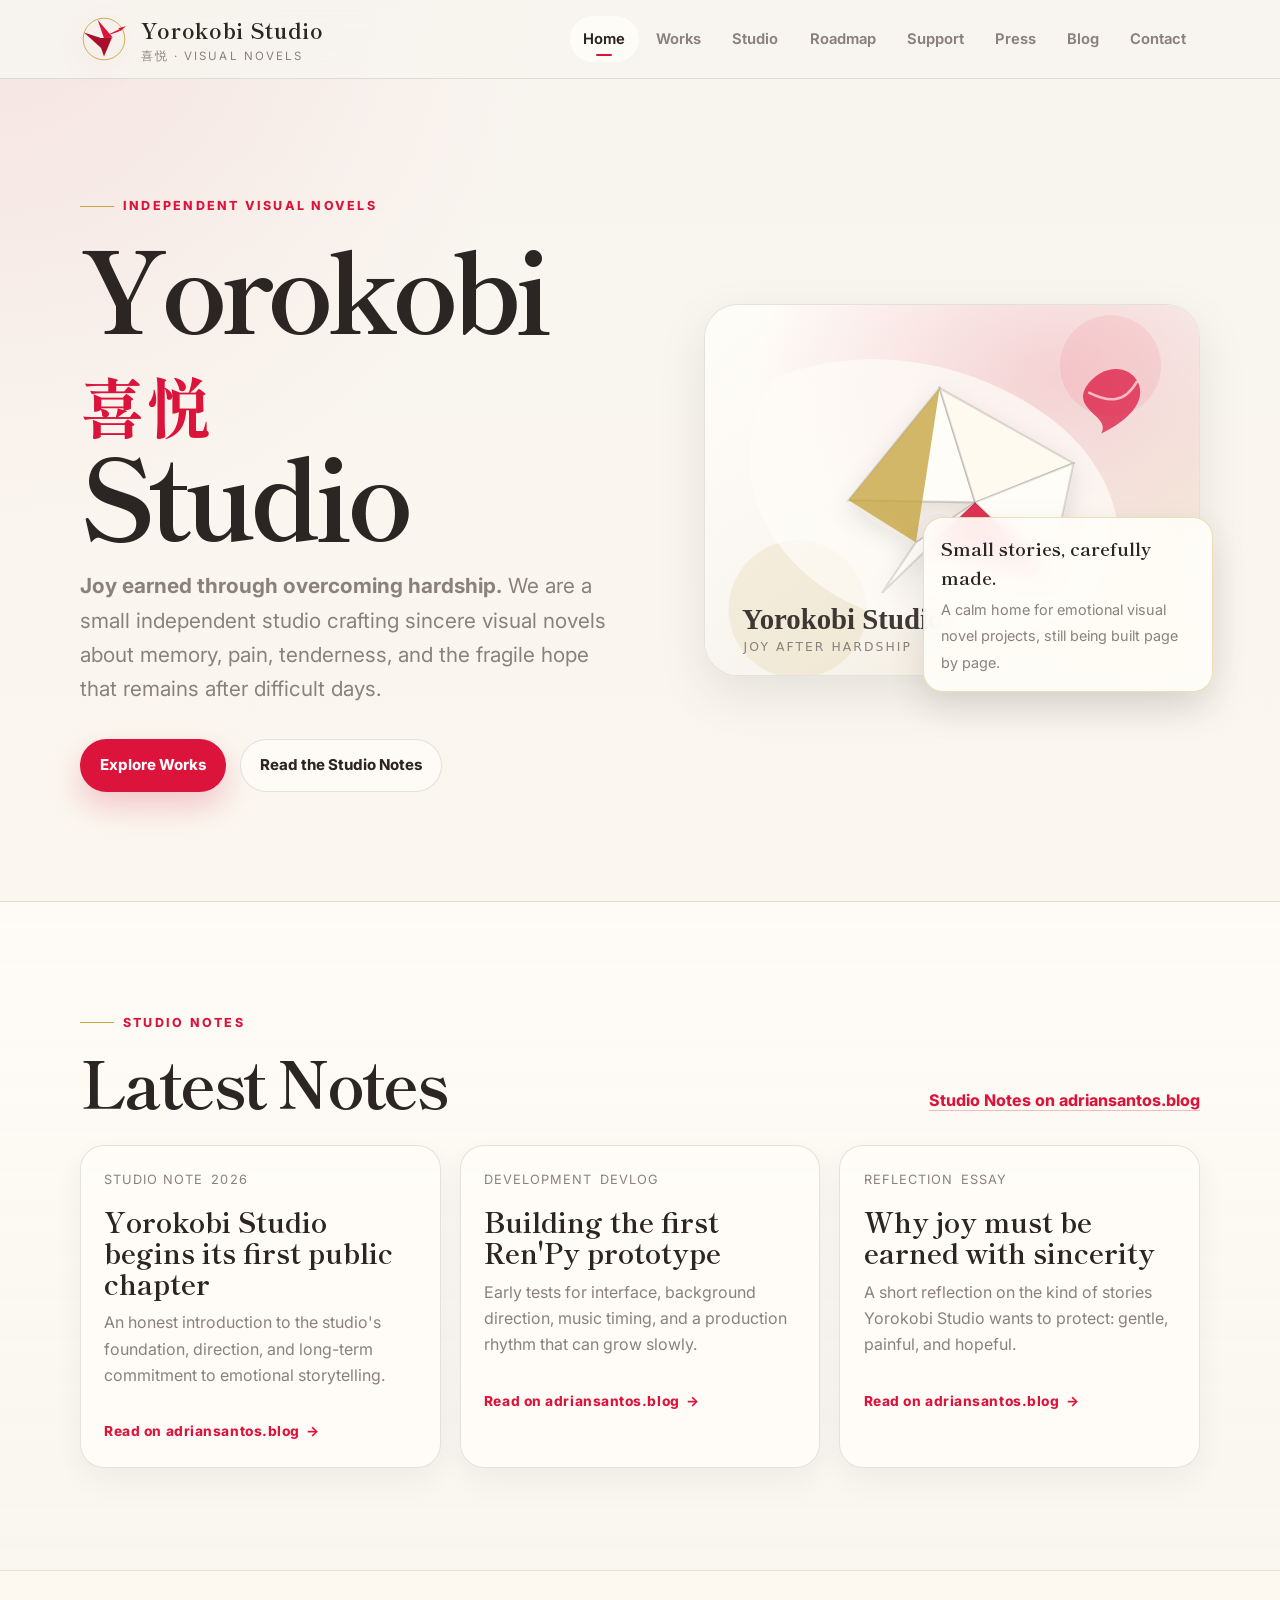
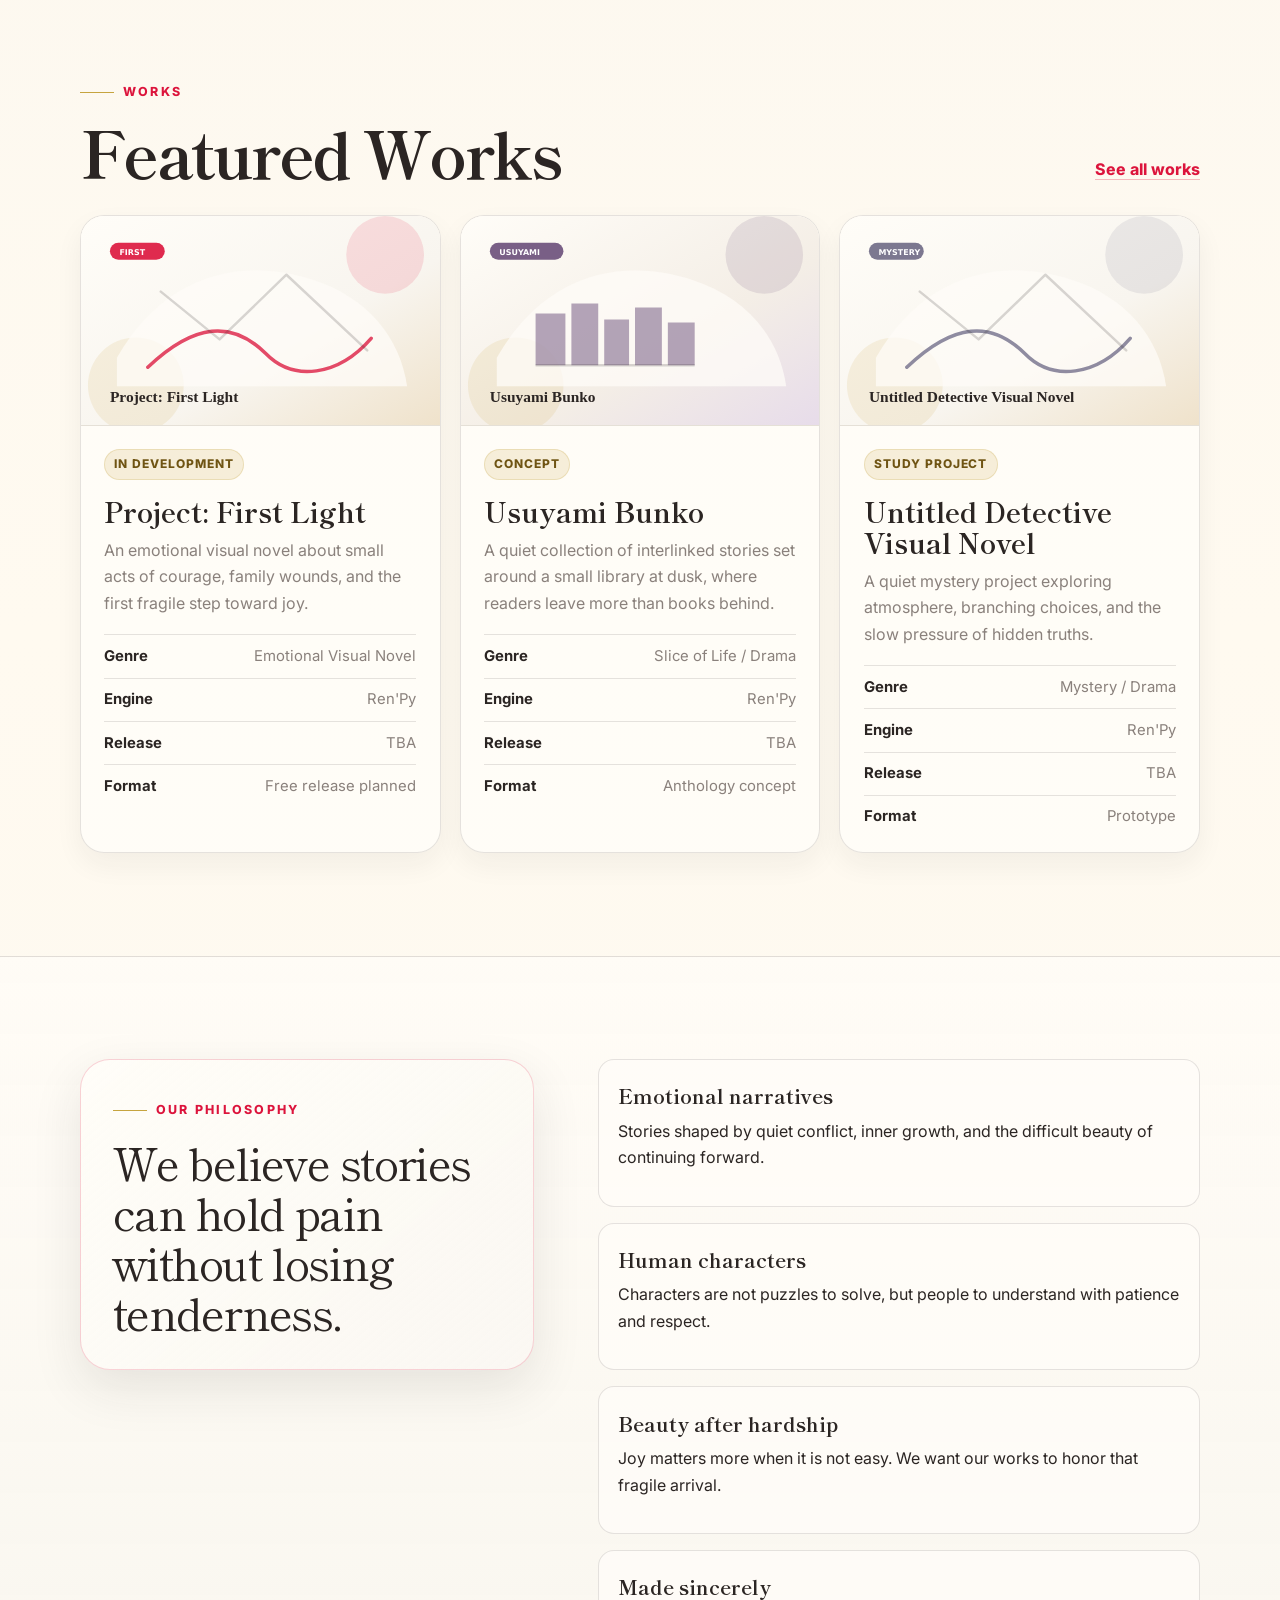
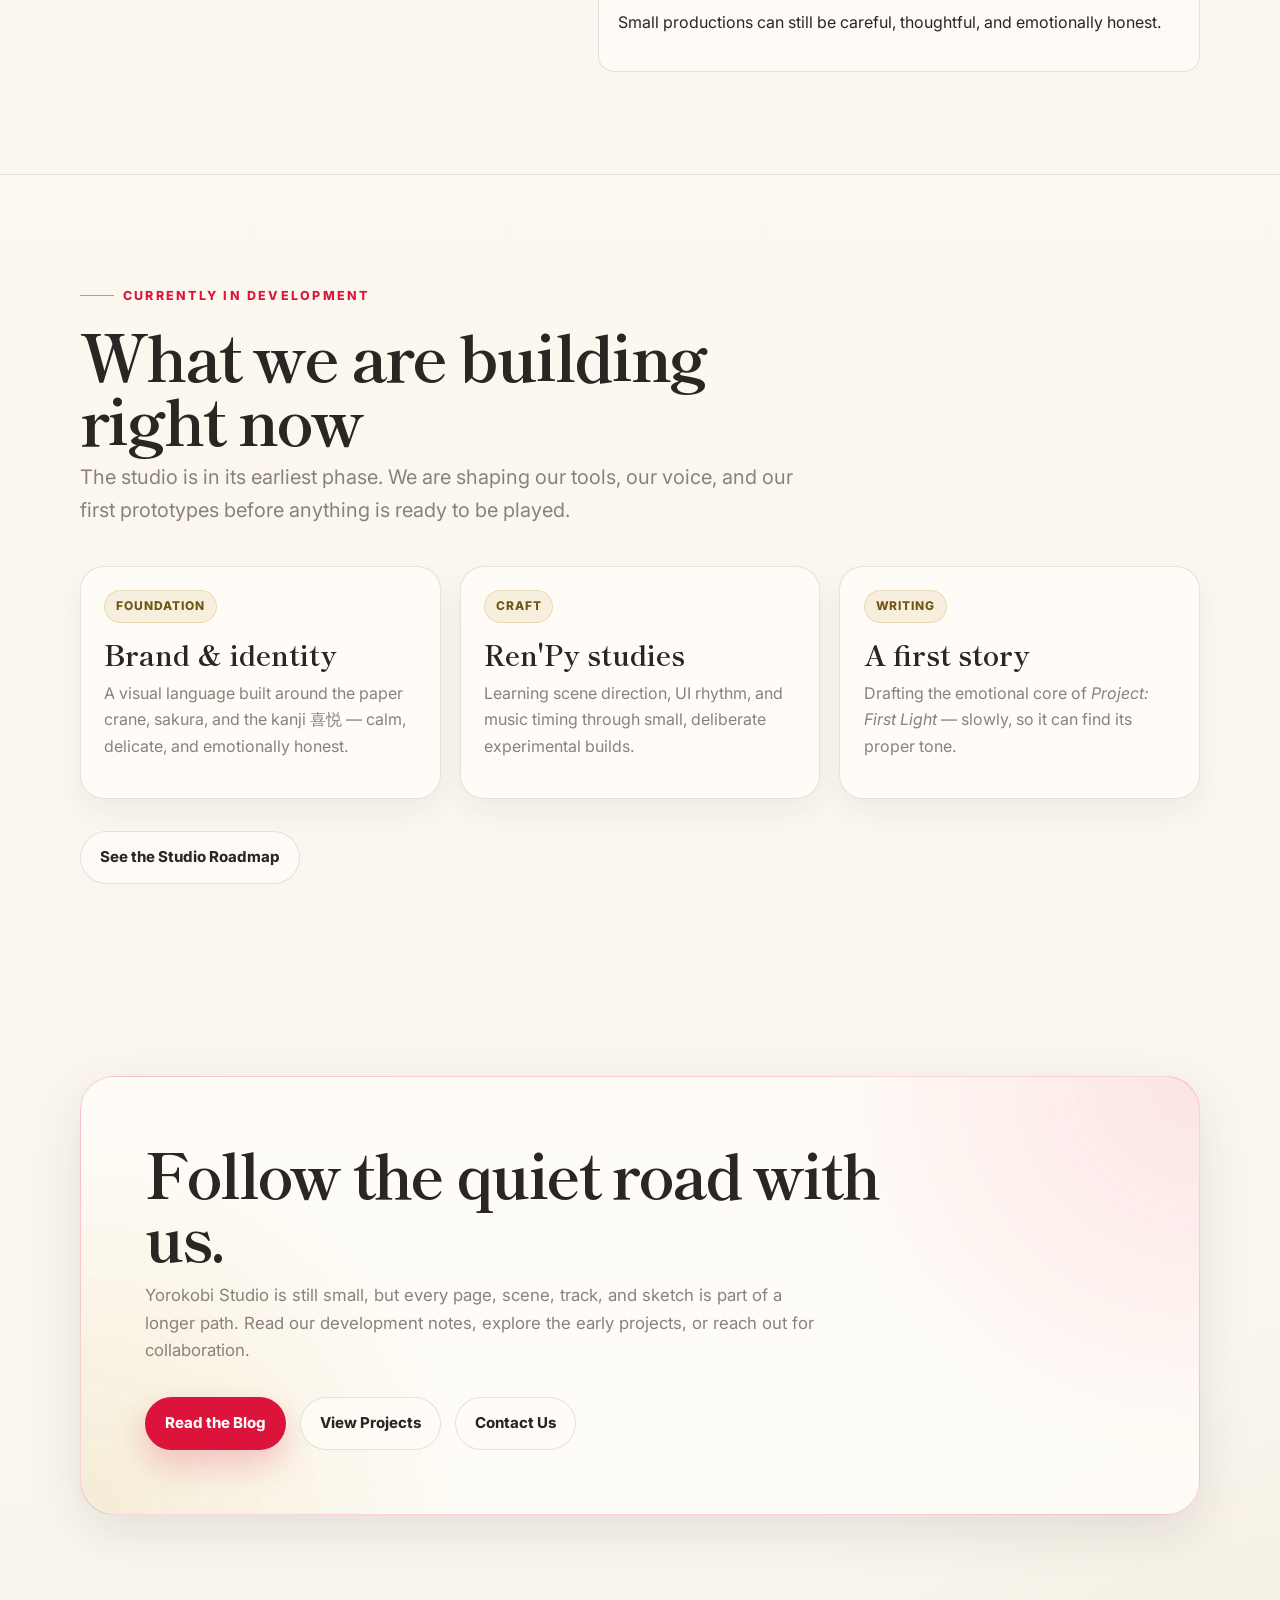
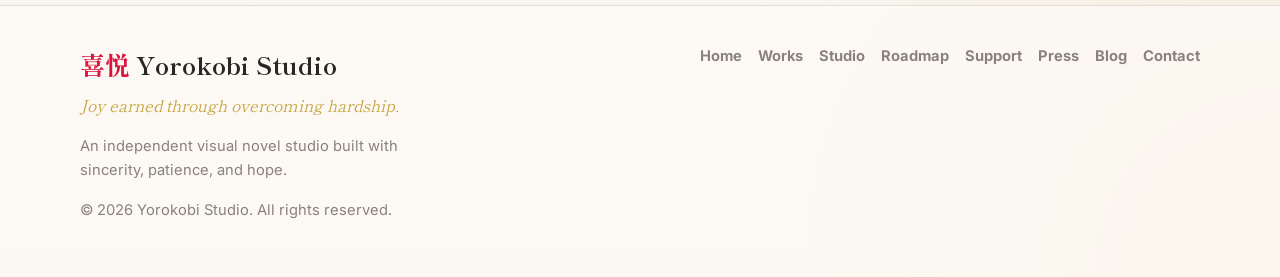
==== index.html @ f6c5d346 "primeiro commit" ====
<!doctype html>
<html lang="en">
<head>
  <meta charset="utf-8">
  <meta name="viewport" content="width=device-width, initial-scale=1">
  <title>Yorokobi Studio — Emotional Visual Novels</title>
  <meta name="description" content="Yorokobi Studio (喜悦) is an independent visual novel studio creating emotional, delicate stories about hardship, tenderness, and the quiet hope that follows. Joy earned through overcoming hardship.">
  <link rel="canonical" href="https://yorokobistudio.com/index.html">
  <meta name="theme-color" content="#DC143C">

  <!-- Open Graph -->
  <meta property="og:type" content="website">
  <meta property="og:site_name" content="Yorokobi Studio">
  <meta property="og:title" content="Yorokobi Studio — Emotional Visual Novels">
  <meta property="og:description" content="An independent visual novel studio creating emotional stories about hardship, tenderness, and hope. Joy earned through overcoming hardship.">
  <meta property="og:url" content="https://yorokobistudio.com/index.html">
  <meta property="og:image" content="https://yorokobistudio.com/assets/img/og-image.png">
  <meta property="og:locale" content="en">

  <!-- Twitter -->
  <meta name="twitter:card" content="summary_large_image">
  <meta name="twitter:title" content="Yorokobi Studio — Emotional Visual Novels">
  <meta name="twitter:description" content="An independent visual novel studio creating emotional stories about hardship, tenderness, and hope.">
  <meta name="twitter:image" content="https://yorokobistudio.com/assets/img/og-image.png">

  <!-- Favicons -->
  <link rel="icon" href="assets/favicon/favicon.ico" sizes="any">
  <link rel="icon" type="image/svg+xml" href="assets/favicon/favicon.svg">
  <link rel="icon" type="image/png" sizes="32x32" href="assets/favicon/favicon-32x32.png">
  <link rel="icon" type="image/png" sizes="16x16" href="assets/favicon/favicon-16x16.png">
  <link rel="apple-touch-icon" href="assets/favicon/apple-touch-icon.png">

  <!-- Fonts -->
  <link rel="preconnect" href="https://fonts.googleapis.com">
  <link rel="preconnect" href="https://fonts.gstatic.com" crossorigin>
  <link href="https://fonts.googleapis.com/css2?family=Shippori+Mincho:wght@500;700&family=Inter:wght@400;500;600;700&display=swap" rel="stylesheet">

  <link rel="stylesheet" href="assets/css/style.css">
</head>
<body>
  <a class="skip-link" href="#main-content">Skip to content</a>
<header class="site-header">
  <div class="header-inner">
    <a class="brand" href="index.html" aria-label="Yorokobi Studio — home">
      <img class="brand-logo" src="assets/img/logo-mark.svg" alt="" aria-hidden="true" width="48" height="48">
      <span class="brand-text">
        <span class="brand-name">Yorokobi Studio</span>
        <span class="brand-sub">喜悦 · Visual Novels</span>
      </span>
    </a>

    <button class="nav-toggle" type="button" aria-label="Open navigation menu" aria-controls="site-nav" aria-expanded="false" data-nav-toggle>
      <span></span>
      <span></span>
      <span></span>
    </button>

    <nav class="site-nav" id="site-nav" aria-label="Primary navigation" data-site-nav>
      <a href="index.html" class="active">Home</a><a href="works.html">Works</a><a href="studio.html">Studio</a><a href="roadmap.html">Roadmap</a><a href="support.html">Support</a><a href="press.html">Press</a><a href="https://adriansantos.blog" target="_blank" rel="noopener">Blog</a><a href="contact.html">Contact</a>
    </nav>
  </div>
</header>
  <main id="main-content">
    <section class="hero">
      <div class="hero-copy fade-in">
        <span class="hero-kicker">Independent Visual Novels</span>
        <h1 class="hero-title">Yorokobi <span class="hero-kanji">喜悦</span><br>Studio</h1>
        <p class="hero-lead"><strong>Joy earned through overcoming hardship.</strong> We are a small independent studio crafting sincere visual novels about memory, pain, tenderness, and the fragile hope that remains after difficult days.</p>
        <div class="hero-actions">
          <a class="button button-primary" href="works.html">Explore Works</a>
          <a class="button button-secondary" href="https://adriansantos.blog" target="_blank" rel="noopener">Read the Studio Notes</a>
        </div>
      </div>
      <div class="hero-media fade-in">
        <div class="hero-card">
          <img src="assets/img/placeholder-hero.svg" alt="Yorokobi Studio paper crane and sakura inspired illustration in carmine and gold">
        </div>
        <div class="hero-note" aria-label="Studio note">
          <strong>Small stories, carefully made.</strong>
          <span>A calm home for emotional visual novel projects, still being built page by page.</span>
        </div>
      </div>
    </section>

    <section class="section alt">
      <div class="container">
        <div class="section-header">
          <div>
            <span class="eyebrow">Studio Notes</span>
            <h2 class="section-title">Latest Notes</h2>
          </div>
          <a class="text-link" href="https://adriansantos.blog" target="_blank" rel="noopener">Studio Notes on adriansantos.blog</a>
        </div>

        <div class="grid grid-3">
          <a class="card note-card fade-in" href="https://adriansantos.blog" target="_blank" rel="noopener">
            <div class="card-body">
              <div class="card-meta"><span>Studio Note</span><span>2026</span></div>
              <h3 class="card-title">Yorokobi Studio begins its first public chapter</h3>
              <p>An honest introduction to the studio's foundation, direction, and long-term commitment to emotional storytelling.</p>
              <span class="note-arrow">Read on adriansantos.blog</span>
            </div>
          </a>

          <a class="card note-card fade-in" href="https://adriansantos.blog" target="_blank" rel="noopener">
            <div class="card-body">
              <div class="card-meta"><span>Development</span><span>Devlog</span></div>
              <h3 class="card-title">Building the first Ren'Py prototype</h3>
              <p>Early tests for interface, background direction, music timing, and a production rhythm that can grow slowly.</p>
              <span class="note-arrow">Read on adriansantos.blog</span>
            </div>
          </a>

          <a class="card note-card fade-in" href="https://adriansantos.blog" target="_blank" rel="noopener">
            <div class="card-body">
              <div class="card-meta"><span>Reflection</span><span>Essay</span></div>
              <h3 class="card-title">Why joy must be earned with sincerity</h3>
              <p>A short reflection on the kind of stories Yorokobi Studio wants to protect: gentle, painful, and hopeful.</p>
              <span class="note-arrow">Read on adriansantos.blog</span>
            </div>
          </a>
        </div>
      </div>
    </section>

    <section class="section">
      <div class="container">
        <div class="section-header">
          <div>
            <span class="eyebrow">Works</span>
            <h2 class="section-title">Featured Works</h2>
          </div>
          <a class="text-link" href="works.html">See all works</a>
        </div>

        <div class="grid grid-3">
          <article class="card fade-in">
            <img class="work-image" src="assets/img/placeholder-work-1.svg" alt="Cream and carmine cover placeholder for Project: First Light">
            <div class="card-body">
              <div class="card-meta"><span class="status-pill">In Development</span></div>
              <h3 class="card-title">Project: First Light</h3>
              <p>An emotional visual novel about small acts of courage, family wounds, and the first fragile step toward joy.</p>
              <ul class="work-details">
                <li><strong>Genre</strong><span>Emotional Visual Novel</span></li>
                <li><strong>Engine</strong><span>Ren'Py</span></li>
                <li><strong>Release</strong><span>TBA</span></li>
                <li><strong>Format</strong><span>Free release planned</span></li>
              </ul>
            </div>
          </article>

          <article class="card fade-in">
            <img class="work-image" src="assets/img/placeholder-work-4.svg" alt="Twilight plum cover placeholder for Usuyami Bunko">
            <div class="card-body">
              <div class="card-meta"><span class="status-pill">Concept</span></div>
              <h3 class="card-title">Usuyami Bunko</h3>
              <p>A quiet collection of interlinked stories set around a small library at dusk, where readers leave more than books behind.</p>
              <ul class="work-details">
                <li><strong>Genre</strong><span>Slice of Life / Drama</span></li>
                <li><strong>Engine</strong><span>Ren'Py</span></li>
                <li><strong>Release</strong><span>TBA</span></li>
                <li><strong>Format</strong><span>Anthology concept</span></li>
              </ul>
            </div>
          </article>

          <article class="card fade-in">
            <img class="work-image" src="assets/img/placeholder-work-2.svg" alt="Slate blue-gray cover placeholder for an untitled detective visual novel">
            <div class="card-body">
              <div class="card-meta"><span class="status-pill">Study Project</span></div>
              <h3 class="card-title">Untitled Detective Visual Novel</h3>
              <p>A quiet mystery project exploring atmosphere, branching choices, and the slow pressure of hidden truths.</p>
              <ul class="work-details">
                <li><strong>Genre</strong><span>Mystery / Drama</span></li>
                <li><strong>Engine</strong><span>Ren'Py</span></li>
                <li><strong>Release</strong><span>TBA</span></li>
                <li><strong>Format</strong><span>Prototype</span></li>
              </ul>
            </div>
          </article>
        </div>
      </div>
    </section>

    <section class="section alt">
      <div class="container manifesto-grid">
        <div class="manifesto-panel fade-in">
          <span class="eyebrow">Our Philosophy</span>
          <blockquote>We believe stories can hold pain without losing tenderness.</blockquote>
        </div>

        <div class="manifesto-list">
          <div class="manifesto-item fade-in">
            <h3>Emotional narratives</h3>
            <p>Stories shaped by quiet conflict, inner growth, and the difficult beauty of continuing forward.</p>
          </div>
          <div class="manifesto-item fade-in">
            <h3>Human characters</h3>
            <p>Characters are not puzzles to solve, but people to understand with patience and respect.</p>
          </div>
          <div class="manifesto-item fade-in">
            <h3>Beauty after hardship</h3>
            <p>Joy matters more when it is not easy. We want our works to honor that fragile arrival.</p>
          </div>
          <div class="manifesto-item fade-in">
            <h3>Made sincerely</h3>
            <p>Small productions can still be careful, thoughtful, and emotionally honest.</p>
          </div>
        </div>
      </div>
    </section>

    <section class="section">
      <div class="container">
        <div class="section-intro fade-in">
          <span class="eyebrow">Currently in Development</span>
          <h2 class="section-title">What we are building right now</h2>
          <p class="lead">The studio is in its earliest phase. We are shaping our tools, our voice, and our first prototypes before anything is ready to be played.</p>
        </div>
        <div class="grid grid-3">
          <article class="card fade-in">
            <div class="card-body">
              <div class="card-meta"><span class="pill pill-gold">Foundation</span></div>
              <h3 class="card-title">Brand &amp; identity</h3>
              <p>A visual language built around the paper crane, sakura, and the kanji 喜悦 — calm, delicate, and emotionally honest.</p>
            </div>
          </article>
          <article class="card fade-in">
            <div class="card-body">
              <div class="card-meta"><span class="pill pill-gold">Craft</span></div>
              <h3 class="card-title">Ren'Py studies</h3>
              <p>Learning scene direction, UI rhythm, and music timing through small, deliberate experimental builds.</p>
            </div>
          </article>
          <article class="card fade-in">
            <div class="card-body">
              <div class="card-meta"><span class="pill pill-gold">Writing</span></div>
              <h3 class="card-title">A first story</h3>
              <p>Drafting the emotional core of <em>Project: First Light</em> — slowly, so it can find its proper tone.</p>
            </div>
          </article>
        </div>
        <div class="page-actions fade-in">
          <a class="button button-secondary" href="roadmap.html">See the Studio Roadmap</a>
        </div>
      </div>
    </section>

    <section class="cta fade-in">
      <h2>Follow the quiet road with us.</h2>
      <p>Yorokobi Studio is still small, but every page, scene, track, and sketch is part of a longer path. Read our development notes, explore the early projects, or reach out for collaboration.</p>
      <div class="cta-actions">
        <a class="button button-primary" href="https://adriansantos.blog" target="_blank" rel="noopener">Read the Blog</a>
        <a class="button button-secondary" href="works.html">View Projects</a>
        <a class="button button-secondary" href="contact.html">Contact Us</a>
      </div>
    </section>

  </main>
  <footer class="site-footer">
  <div class="footer-inner">
    <div class="footer-brand">
      <h2><span class="footer-kanji">喜悦</span> Yorokobi Studio</h2>
      <p class="footer-tagline">Joy earned through overcoming hardship.</p>
      <p class="footer-note">An independent visual novel studio built with sincerity, patience, and hope.</p>
      <p class="footer-small">© 2026 Yorokobi Studio. All rights reserved.</p>
    </div>
    <nav class="footer-links" aria-label="Footer navigation">
      <a href="index.html">Home</a><a href="works.html">Works</a><a href="studio.html">Studio</a><a href="roadmap.html">Roadmap</a><a href="support.html">Support</a><a href="press.html">Press</a><a href="https://adriansantos.blog" target="_blank" rel="noopener">Blog</a><a href="contact.html">Contact</a>
    </nav>
  </div>
</footer>
  <script src="assets/js/main.js"></script>
</body>
</html>
---- assets/css/style.css ----
/*
  Yorokobi Studio static MVP
  Palette:
  - Off-white: #F8F5EF
  - Carmine: #DC143C
  - Soft gold: #C6A43F
  - Dark text: #2B2523
  - Soft gray: #8A817C
  - Alternate light: #FFFDF8
*/

:root {
  --color-bg: #F8F5EF;
  --color-bg-soft: #FFFDF8;
  --color-card: rgba(255, 253, 248, 0.84);
  --color-text: #2B2523;
  --color-muted: #8A817C;
  --color-red: #DC143C;
  --color-red-dark: #A80F2D;
  --color-gold: #C6A43F;
  --color-line: rgba(43, 37, 35, 0.12);
  --color-shadow: rgba(43, 37, 35, 0.10);
  --font-title: "Shippori Mincho", "Noto Serif JP", "Noto Serif", Georgia, serif;
  --font-body: "Inter", "Noto Sans", "Montserrat", system-ui, -apple-system, BlinkMacSystemFont, "Segoe UI", sans-serif;
  --container: min(1120px, calc(100% - 40px));
  --radius: 24px;
  --radius-sm: 16px;
  --shadow: 0 18px 50px var(--color-shadow);
  --transition: 180ms ease;
}

*,
*::before,
*::after {
  box-sizing: border-box;
}

html {
  color: var(--color-text);
  background: var(--color-bg);
  scroll-behavior: smooth;
}

body {
  margin: 0;
  min-height: 100vh;
  font-family: var(--font-body);
  line-height: 1.65;
  background:
    radial-gradient(circle at top left, rgba(220, 20, 60, 0.08), transparent 34rem),
    radial-gradient(circle at bottom right, rgba(198, 164, 63, 0.12), transparent 35rem),
    linear-gradient(180deg, var(--color-bg), #fffaf0 44%, var(--color-bg));
  color: var(--color-text);
}

body.nav-open {
  overflow: hidden;
}

img,
svg {
  max-width: 100%;
  display: block;
}

a {
  color: inherit;
  text-decoration: none;
}

a:focus-visible,
button:focus-visible,
input:focus-visible,
textarea:focus-visible {
  outline: 3px solid rgba(220, 20, 60, 0.35);
  outline-offset: 4px;
  border-radius: 10px;
}

p {
  margin: 0 0 1rem;
}

.skip-link {
  position: absolute;
  top: -80px;
  left: 16px;
  z-index: 999;
  padding: 0.75rem 1rem;
  color: white;
  background: var(--color-red);
  border-radius: 999px;
}

.skip-link:focus {
  top: 16px;
}

.site-header {
  position: sticky;
  top: 0;
  z-index: 100;
  backdrop-filter: blur(16px);
  background: rgba(248, 245, 239, 0.88);
  border-bottom: 1px solid var(--color-line);
}

.header-inner {
  width: var(--container);
  margin: 0 auto;
  min-height: 78px;
  display: flex;
  align-items: center;
  justify-content: space-between;
  gap: 1.5rem;
}

.brand {
  display: inline-flex;
  align-items: center;
  gap: 0.8rem;
  min-width: max-content;
}

.brand-mark {
  width: 44px;
  height: 44px;
  display: grid;
  place-items: center;
  border: 1px solid rgba(220, 20, 60, 0.2);
  border-radius: 50%;
  background:
    linear-gradient(135deg, rgba(255,255,255,0.75), rgba(198,164,63,0.12)),
    var(--color-bg-soft);
  color: var(--color-red);
  font-family: var(--font-title);
  font-size: 1.08rem;
  box-shadow: 0 10px 24px rgba(220, 20, 60, 0.08);
}

.brand-text {
  display: flex;
  flex-direction: column;
  gap: 0.02rem;
}

.brand-name {
  font-family: var(--font-title);
  font-size: clamp(1.1rem, 2vw, 1.34rem);
  letter-spacing: 0.03em;
  font-weight: 700;
}

.brand-sub {
  color: var(--color-muted);
  font-size: 0.72rem;
  letter-spacing: 0.18em;
  text-transform: uppercase;
}

.nav-toggle {
  display: none;
  width: 44px;
  height: 44px;
  border: 1px solid var(--color-line);
  border-radius: 999px;
  background: var(--color-bg-soft);
  cursor: pointer;
}

.nav-toggle span {
  display: block;
  width: 18px;
  height: 2px;
  margin: 4px auto;
  background: var(--color-text);
  border-radius: 999px;
  transition: transform var(--transition), opacity var(--transition);
}

.nav-toggle[aria-expanded="true"] span:nth-child(1) {
  transform: translateY(6px) rotate(45deg);
}

.nav-toggle[aria-expanded="true"] span:nth-child(2) {
  opacity: 0;
}

.nav-toggle[aria-expanded="true"] span:nth-child(3) {
  transform: translateY(-6px) rotate(-45deg);
}

.site-nav {
  display: flex;
  align-items: center;
  gap: 0.25rem;
}

.site-nav a {
  position: relative;
  padding: 0.7rem 0.85rem;
  border-radius: 999px;
  color: var(--color-muted);
  font-size: 0.92rem;
  font-weight: 650;
  transition: color var(--transition), background var(--transition);
}

.site-nav a:hover,
.site-nav a.active {
  color: var(--color-text);
  background: rgba(255, 253, 248, 0.9);
}

.site-nav a.active::after {
  content: "";
  position: absolute;
  left: 50%;
  bottom: 0.4rem;
  width: 16px;
  height: 2px;
  background: var(--color-red);
  border-radius: 999px;
  transform: translateX(-50%);
}

main {
  width: 100%;
}

.container {
  width: var(--container);
  margin: 0 auto;
}

.hero {
  width: var(--container);
  margin: 0 auto;
  min-height: calc(100vh - 78px);
  padding: clamp(4rem, 8vw, 7rem) 0;
  display: grid;
  grid-template-columns: minmax(0, 1.05fr) minmax(320px, 0.95fr);
  align-items: center;
  gap: clamp(2rem, 6vw, 5.5rem);
}

.hero-kicker,
.eyebrow {
  display: inline-flex;
  align-items: center;
  gap: 0.55rem;
  margin-bottom: 1rem;
  color: var(--color-red);
  font-size: 0.78rem;
  font-weight: 780;
  letter-spacing: 0.18em;
  text-transform: uppercase;
}

.hero-kicker::before,
.eyebrow::before {
  content: "";
  width: 34px;
  height: 1px;
  background: var(--color-gold);
}

.hero-title {
  margin: 0;
  font-family: var(--font-title);
  font-size: clamp(3.2rem, 8.8vw, 7.4rem);
  line-height: 0.92;
  letter-spacing: -0.055em;
}

.hero-kanji {
  display: inline-block;
  color: var(--color-red);
  font-size: 0.58em;
  letter-spacing: 0.02em;
  transform: translateY(-0.08em);
}

.hero-lead {
  max-width: 660px;
  margin: 1.6rem 0 0;
  color: var(--color-muted);
  font-size: clamp(1.04rem, 2vw, 1.3rem);
}

.hero-actions,
.cta-actions,
.page-actions {
  display: flex;
  flex-wrap: wrap;
  gap: 0.85rem;
  margin-top: 2rem;
}

.button {
  display: inline-flex;
  align-items: center;
  justify-content: center;
  min-height: 48px;
  padding: 0.82rem 1.2rem;
  border: 1px solid transparent;
  border-radius: 999px;
  font-size: 0.94rem;
  font-weight: 750;
  transition: transform var(--transition), box-shadow var(--transition), background var(--transition), border-color var(--transition), color var(--transition);
}

.button:hover {
  transform: translateY(-2px);
}

.button-primary {
  color: #fff;
  background: var(--color-red);
  box-shadow: 0 14px 32px rgba(220, 20, 60, 0.22);
}

.button-primary:hover {
  background: var(--color-red-dark);
}

.button-secondary {
  color: var(--color-text);
  background: rgba(255, 253, 248, 0.72);
  border-color: var(--color-line);
}

.button-secondary:hover {
  border-color: rgba(220, 20, 60, 0.28);
  box-shadow: 0 10px 28px rgba(43, 37, 35, 0.08);
}

.hero-media {
  position: relative;
}

.hero-card {
  position: relative;
  overflow: hidden;
  border: 1px solid var(--color-line);
  border-radius: 34px;
  background: var(--color-card);
  box-shadow: var(--shadow);
}

.hero-note {
  position: absolute;
  right: -0.8rem;
  bottom: -1rem;
  width: min(290px, 85%);
  padding: 1rem 1.1rem;
  border: 1px solid rgba(198, 164, 63, 0.34);
  border-radius: 20px;
  background: rgba(255, 253, 248, 0.92);
  box-shadow: 0 16px 36px rgba(43, 37, 35, 0.12);
  backdrop-filter: blur(12px);
}

.hero-note strong {
  display: block;
  margin-bottom: 0.18rem;
  font-family: var(--font-title);
  font-size: 1.12rem;
}

.hero-note span {
  color: var(--color-muted);
  font-size: 0.9rem;
}

.section {
  padding: clamp(3.7rem, 8vw, 6.5rem) 0;
}

.section.alt {
  border-top: 1px solid var(--color-line);
  border-bottom: 1px solid var(--color-line);
  background:
    linear-gradient(180deg, rgba(255,253,248,0.72), rgba(248,245,239,0.66));
}

.section-header {
  display: flex;
  align-items: end;
  justify-content: space-between;
  gap: 1.5rem;
  margin-bottom: 2rem;
}

.section-title {
  margin: 0;
  max-width: 780px;
  font-family: var(--font-title);
  font-size: clamp(2.1rem, 5vw, 4.2rem);
  line-height: 1;
  letter-spacing: -0.04em;
}

.section-copy {
  max-width: 650px;
  color: var(--color-muted);
  font-size: 1.04rem;
}

.text-link {
  color: var(--color-red);
  font-weight: 760;
  text-decoration: underline;
  text-decoration-color: rgba(220, 20, 60, 0.28);
  text-underline-offset: 0.25em;
}

.grid {
  display: grid;
  gap: 1.2rem;
}

.grid-3 {
  grid-template-columns: repeat(3, minmax(0, 1fr));
}

.grid-2 {
  grid-template-columns: repeat(2, minmax(0, 1fr));
}

.card {
  position: relative;
  overflow: hidden;
  border: 1px solid var(--color-line);
  border-radius: var(--radius);
  background: var(--color-card);
  box-shadow: 0 12px 28px rgba(43, 37, 35, 0.055);
  transition: transform var(--transition), box-shadow var(--transition), border-color var(--transition);
}

.card:hover {
  transform: translateY(-4px);
  border-color: rgba(220, 20, 60, 0.2);
  box-shadow: var(--shadow);
}

.card-body {
  padding: 1.45rem;
}

.card-meta {
  display: flex;
  flex-wrap: wrap;
  gap: 0.5rem;
  margin-bottom: 1rem;
  color: var(--color-muted);
  font-size: 0.8rem;
  letter-spacing: 0.08em;
  text-transform: uppercase;
}

.pill,
.status-pill {
  display: inline-flex;
  width: fit-content;
  align-items: center;
  border-radius: 999px;
  font-size: 0.75rem;
  font-weight: 780;
  letter-spacing: 0.08em;
  text-transform: uppercase;
}

.pill {
  padding: 0.34rem 0.68rem;
  color: var(--color-red);
  background: rgba(220, 20, 60, 0.08);
  border: 1px solid rgba(220, 20, 60, 0.14);
}

.status-pill {
  padding: 0.28rem 0.58rem;
  color: #6F5413;
  background: rgba(198, 164, 63, 0.16);
  border: 1px solid rgba(198, 164, 63, 0.24);
}

.card-title {
  margin: 0 0 0.65rem;
  font-family: var(--font-title);
  font-size: clamp(1.32rem, 3vw, 1.72rem);
  line-height: 1.12;
}

.card p {
  color: var(--color-muted);
}

.work-image {
  border-bottom: 1px solid var(--color-line);
  background: #fffaf0;
}

.work-details {
  display: grid;
  gap: 0.55rem;
  margin: 1.15rem 0 0;
  padding: 0;
  list-style: none;
}

.work-details li {
  display: flex;
  justify-content: space-between;
  gap: 1rem;
  color: var(--color-muted);
  font-size: 0.93rem;
  border-top: 1px solid var(--color-line);
  padding-top: 0.55rem;
}

.work-details strong {
  color: var(--color-text);
}

.manifesto-grid {
  display: grid;
  grid-template-columns: 0.86fr 1.14fr;
  gap: clamp(1.5rem, 5vw, 4rem);
  align-items: start;
}

.manifesto-panel {
  padding: clamp(1.4rem, 4vw, 2rem);
  border: 1px solid rgba(220, 20, 60, 0.18);
  border-radius: 30px;
  background:
    linear-gradient(140deg, rgba(255,253,248,0.95), rgba(248,245,239,0.64)),
    var(--color-bg-soft);
  box-shadow: var(--shadow);
}

.manifesto-panel blockquote {
  margin: 0;
  font-family: var(--font-title);
  font-size: clamp(1.7rem, 3.5vw, 3rem);
  line-height: 1.12;
  letter-spacing: -0.035em;
}

.manifesto-list {
  display: grid;
  gap: 1rem;
}

.manifesto-item {
  padding: 1.2rem;
  border: 1px solid var(--color-line);
  border-radius: var(--radius-sm);
  background: rgba(255, 253, 248, 0.74);
}

.manifesto-item h3 {
  margin: 0 0 0.35rem;
  font-family: var(--font-title);
  font-size: 1.25rem;
}

.cta {
  width: var(--container);
  margin: clamp(3rem, 7vw, 6rem) auto;
  padding: clamp(2rem, 6vw, 4rem);
  border: 1px solid rgba(220, 20, 60, 0.18);
  border-radius: 34px;
  background:
    radial-gradient(circle at top right, rgba(220, 20, 60, 0.10), transparent 24rem),
    radial-gradient(circle at bottom left, rgba(198, 164, 63, 0.18), transparent 24rem),
    rgba(255, 253, 248, 0.86);
  box-shadow: var(--shadow);
}

.cta h2 {
  max-width: 760px;
  margin: 0 0 0.9rem;
  font-family: var(--font-title);
  font-size: clamp(2rem, 4.8vw, 4rem);
  line-height: 1.03;
  letter-spacing: -0.045em;
}

.cta p {
  max-width: 680px;
  color: var(--color-muted);
  font-size: 1.05rem;
}

.page-hero {
  width: var(--container);
  margin: 0 auto;
  padding: clamp(4.6rem, 9vw, 7rem) 0 clamp(2.7rem, 6vw, 4.2rem);
}

.page-hero h1 {
  margin: 0;
  font-family: var(--font-title);
  font-size: clamp(3rem, 8vw, 6.5rem);
  line-height: 0.95;
  letter-spacing: -0.055em;
}

.page-hero p {
  max-width: 760px;
  margin-top: 1.25rem;
  color: var(--color-muted);
  font-size: clamp(1.05rem, 2.2vw, 1.25rem);
}

.story-section {
  display: grid;
  grid-template-columns: 0.8fr 1.2fr;
  gap: clamp(1.5rem, 5vw, 4rem);
}

.story-index {
  position: sticky;
  top: 110px;
  height: fit-content;
  padding: 1.4rem;
  border: 1px solid var(--color-line);
  border-radius: var(--radius);
  background: rgba(255, 253, 248, 0.7);
}

.story-index span {
  color: var(--color-red);
  font-size: 0.78rem;
  font-weight: 800;
  letter-spacing: 0.16em;
  text-transform: uppercase;
}

.story-index h2 {
  margin: 0.65rem 0 0;
  font-family: var(--font-title);
  font-size: clamp(1.8rem, 4vw, 3rem);
  line-height: 1;
}

.story-blocks {
  display: grid;
  gap: 1rem;
}

.story-block {
  padding: clamp(1.2rem, 3vw, 1.8rem);
  border: 1px solid var(--color-line);
  border-radius: var(--radius);
  background: rgba(255, 253, 248, 0.78);
}

.story-block h3 {
  margin: 0 0 0.7rem;
  font-family: var(--font-title);
  font-size: clamp(1.5rem, 3vw, 2rem);
}

.support-list {
  display: grid;
  gap: 0.8rem;
  padding: 0;
  margin: 1.3rem 0 0;
  list-style: none;
}

.support-list li {
  padding: 0.9rem 1rem;
  border: 1px solid var(--color-line);
  border-radius: 14px;
  background: rgba(255,255,255,0.36);
}

.link-grid {
  display: grid;
  grid-template-columns: repeat(3, minmax(0, 1fr));
  gap: 1rem;
}

.platform-link {
  padding: 1.2rem;
  border: 1px solid var(--color-line);
  border-radius: var(--radius-sm);
  background: rgba(255, 253, 248, 0.72);
  transition: transform var(--transition), border-color var(--transition), box-shadow var(--transition);
}

.platform-link:hover {
  transform: translateY(-3px);
  border-color: rgba(220, 20, 60, 0.22);
  box-shadow: 0 16px 34px rgba(43, 37, 35, 0.08);
}

.platform-link strong {
  display: block;
  margin-bottom: 0.3rem;
  font-family: var(--font-title);
  font-size: 1.28rem;
}

.platform-link span {
  color: var(--color-muted);
  font-size: 0.92rem;
}

.contact-layout {
  display: grid;
  grid-template-columns: 0.9fr 1.1fr;
  gap: 1.2rem;
  align-items: start;
}

.contact-card {
  padding: clamp(1.35rem, 3vw, 1.8rem);
  border: 1px solid var(--color-line);
  border-radius: var(--radius);
  background: rgba(255, 253, 248, 0.78);
  box-shadow: 0 12px 28px rgba(43, 37, 35, 0.055);
}

.contact-card h2 {
  margin: 0 0 0.8rem;
  font-family: var(--font-title);
  font-size: clamp(1.6rem, 3.5vw, 2.4rem);
  line-height: 1;
}

.contact-email {
  display: inline-flex;
  margin: 0.4rem 0 1.2rem;
  color: var(--color-red);
  font-weight: 780;
  text-decoration: underline;
  text-decoration-color: rgba(220,20,60,0.25);
  text-underline-offset: 0.25em;
}

.interest-tags {
  display: flex;
  flex-wrap: wrap;
  gap: 0.45rem;
  margin-top: 1rem;
}

.placeholder-form {
  display: grid;
  gap: 0.9rem;
  margin-top: 1rem;
}

.field label {
  display: block;
  margin-bottom: 0.35rem;
  color: var(--color-text);
  font-size: 0.9rem;
  font-weight: 760;
}

.field input,
.field textarea {
  width: 100%;
  border: 1px solid var(--color-line);
  border-radius: 14px;
  padding: 0.8rem 0.9rem;
  color: var(--color-muted);
  background: rgba(255,255,255,0.48);
  font: inherit;
}

.field textarea {
  min-height: 140px;
  resize: vertical;
}

.notice {
  padding: 0.9rem 1rem;
  border: 1px solid rgba(198, 164, 63, 0.3);
  border-radius: 16px;
  color: #6F5413;
  background: rgba(198, 164, 63, 0.12);
}

.site-footer {
  margin-top: 4rem;
  border-top: 1px solid var(--color-line);
  background: rgba(255, 253, 248, 0.68);
}

.footer-inner {
  width: var(--container);
  margin: 0 auto;
  padding: 2.4rem 0;
  display: grid;
  grid-template-columns: 1fr auto;
  gap: 2rem;
  align-items: start;
}

.footer-brand {
  max-width: 380px;
}

.footer-brand h2 {
  margin: 0 0 0.45rem;
  font-family: var(--font-title);
  font-size: 1.55rem;
}

.footer-brand p,
.footer-small {
  color: var(--color-muted);
  font-size: 0.92rem;
}

.footer-links {
  display: flex;
  flex-wrap: wrap;
  justify-content: end;
  gap: 0.75rem 1rem;
}

.footer-links a {
  color: var(--color-muted);
  font-size: 0.92rem;
  font-weight: 680;
}

.footer-links a:hover {
  color: var(--color-red);
}

/* =====================================================================
   INSTITUTIONAL UPGRADE — added components & refinements
   (header logo, intro lead, blog notes, timeline, press kit,
    development section, refined footer, back-to-top)
   ===================================================================== */

/* --- Header brand logo --- */
.brand-logo {
  width: 48px;
  height: 48px;
  flex: none;
  filter: drop-shadow(0 8px 18px rgba(220, 20, 60, 0.12));
}

/* --- Generic intro lead under page hero --- */
.lead {
  max-width: 720px;
  color: var(--color-muted);
  font-size: clamp(1.05rem, 2.2vw, 1.25rem);
}

.section-intro {
  max-width: 760px;
  margin: 0 0 2.4rem;
}

.section-intro .section-title {
  margin-bottom: 0.7rem;
}

/* --- Pill colour variants --- */
.pill.pill-gold {
  color: #6F5413;
  background: rgba(198, 164, 63, 0.14);
  border-color: rgba(198, 164, 63, 0.28);
}

.pill.pill-muted {
  color: var(--color-muted);
  background: rgba(43, 37, 35, 0.05);
  border-color: var(--color-line);
}

/* --- Blog note cards (clickable) --- */
.note-card {
  display: block;
  color: inherit;
}

.note-card .card-title {
  transition: color var(--transition);
}

.note-card:hover .card-title {
  color: var(--color-red);
}

.note-arrow {
  display: inline-flex;
  align-items: center;
  gap: 0.4rem;
  margin-top: 1rem;
  color: var(--color-red);
  font-size: 0.86rem;
  font-weight: 760;
  letter-spacing: 0.04em;
}

.note-arrow::after {
  content: "→";
  transition: transform var(--transition);
}

.note-card:hover .note-arrow::after {
  transform: translateX(4px);
}

/* --- Roadmap timeline --- */
.timeline {
  display: grid;
  gap: 1.1rem;
  counter-reset: phase;
}

.phase {
  position: relative;
  display: grid;
  grid-template-columns: auto minmax(0, 1fr);
  gap: clamp(1rem, 3vw, 1.8rem);
  padding: clamp(1.4rem, 3.4vw, 2rem);
  border: 1px solid var(--color-line);
  border-radius: var(--radius);
  background: var(--color-card);
  box-shadow: 0 12px 28px rgba(43, 37, 35, 0.05);
}

.phase-no {
  display: grid;
  place-items: center;
  width: 64px;
  height: 64px;
  border-radius: 50%;
  border: 1px solid rgba(198, 164, 63, 0.4);
  background: linear-gradient(140deg, rgba(255, 253, 248, 0.95), rgba(198, 164, 63, 0.12));
  color: var(--color-red);
  font-family: var(--font-title);
  font-size: 1.3rem;
  font-weight: 700;
}

.phase-body h3 {
  margin: 0 0 0.2rem;
  font-family: var(--font-title);
  font-size: clamp(1.3rem, 3vw, 1.7rem);
}

.phase-body .phase-label {
  display: block;
  margin-bottom: 0.7rem;
  color: var(--color-gold);
  font-size: 0.76rem;
  font-weight: 800;
  letter-spacing: 0.16em;
  text-transform: uppercase;
}

.phase-body p {
  color: var(--color-muted);
}

.phase-status {
  margin-top: 0.4rem;
}

/* --- Press / Quick Facts --- */
.press-layout {
  display: grid;
  grid-template-columns: 1.25fr 0.75fr;
  gap: clamp(1.2rem, 4vw, 2.4rem);
  align-items: start;
}

.facts {
  display: grid;
  border: 1px solid var(--color-line);
  border-radius: var(--radius);
  overflow: hidden;
  background: var(--color-card);
  box-shadow: 0 12px 28px rgba(43, 37, 35, 0.05);
}

.facts div {
  display: flex;
  justify-content: space-between;
  align-items: baseline;
  gap: 1rem;
  padding: 0.92rem 1.2rem;
  border-top: 1px solid var(--color-line);
  font-size: 0.95rem;
}

.facts div:first-child {
  border-top: none;
}

.facts dt {
  margin: 0;
  color: var(--color-muted);
  font-weight: 700;
  letter-spacing: 0.02em;
}

.facts dd {
  margin: 0;
  text-align: right;
  color: var(--color-text);
  font-weight: 650;
}

.brand-assets {
  margin-top: 1.2rem;
  padding: clamp(1.3rem, 3vw, 1.8rem);
  border: 1px dashed rgba(198, 164, 63, 0.45);
  border-radius: var(--radius);
  background: rgba(198, 164, 63, 0.07);
}

.brand-assets h3 {
  margin: 0 0 0.5rem;
  font-family: var(--font-title);
  font-size: 1.3rem;
}

.brand-assets p {
  color: var(--color-muted);
  margin-bottom: 0;
}

.prose p {
  color: var(--color-muted);
  font-size: 1.04rem;
}

.prose p + p {
  margin-top: 0.4rem;
}

/* --- Back to top --- */
.to-top {
  position: fixed;
  right: clamp(16px, 3vw, 28px);
  bottom: clamp(16px, 3vw, 28px);
  z-index: 90;
  display: grid;
  place-items: center;
  width: 46px;
  height: 46px;
  border: none;
  border-radius: 50%;
  color: #fff;
  background: var(--color-red);
  box-shadow: 0 12px 28px rgba(220, 20, 60, 0.28);
  cursor: pointer;
  opacity: 0;
  visibility: hidden;
  transform: translateY(12px);
  transition: opacity var(--transition), transform var(--transition), visibility var(--transition), background var(--transition);
}

.to-top.is-visible {
  opacity: 1;
  visibility: visible;
  transform: none;
}

.to-top:hover {
  background: var(--color-red-dark);
}

/* --- Refined footer --- */
.footer-inner {
  grid-template-columns: 1.2fr auto;
}

.footer-brand .footer-kanji {
  color: var(--color-red);
  font-family: var(--font-title);
}

.footer-tagline {
  margin: 0.4rem 0 0.9rem !important;
  color: var(--color-gold) !important;
  font-family: var(--font-title);
  font-style: italic;
  font-size: 1.02rem !important;
}

.footer-note {
  max-width: 360px;
}

/* Timeline responsive */
@media (max-width: 560px) {
  .phase {
    grid-template-columns: 1fr;
    gap: 1rem;
  }

  .phase-no {
    width: 54px;
    height: 54px;
    font-size: 1.1rem;
  }

  .press-layout {
    grid-template-columns: 1fr;
  }
}

@media (max-width: 900px) {
  .press-layout {
    grid-template-columns: 1fr;
  }
}

.fade-in {
  opacity: 0;
  transform: translateY(16px);
}

.fade-in.is-visible {
  opacity: 1;
  transform: translateY(0);
  transition: opacity 520ms ease, transform 520ms ease;
}

@media (prefers-reduced-motion: reduce) {
  html {
    scroll-behavior: auto;
  }

  *,
  *::before,
  *::after {
    transition-duration: 0.001ms !important;
    animation-duration: 0.001ms !important;
    animation-iteration-count: 1 !important;
  }

  .fade-in {
    opacity: 1;
    transform: none;
  }
}

@media (max-width: 900px) {
  :root {
    --container: min(100% - 32px, 720px);
  }

  .nav-toggle {
    display: block;
  }

  .site-nav {
    position: fixed;
    inset: 78px 16px auto 16px;
    display: none;
    flex-direction: column;
    align-items: stretch;
    gap: 0.4rem;
    padding: 1rem;
    border: 1px solid var(--color-line);
    border-radius: 24px;
    background: rgba(255, 253, 248, 0.96);
    box-shadow: var(--shadow);
  }

  .site-nav.is-open {
    display: flex;
  }

  .site-nav a {
    padding: 0.92rem 1rem;
  }

  .site-nav a.active::after {
    display: none;
  }

  .hero,
  .manifesto-grid,
  .story-section,
  .contact-layout {
    grid-template-columns: 1fr;
  }

  .hero {
    min-height: auto;
    padding-top: 4.2rem;
  }

  .hero-media {
    max-width: 560px;
  }

  .hero-note {
    position: relative;
    right: auto;
    bottom: auto;
    width: auto;
    margin: -1.2rem 1rem 0;
  }

  .section-header {
    display: block;
  }

  .section-header .text-link {
    display: inline-flex;
    margin-top: 0.75rem;
  }

  .grid-3,
  .grid-2,
  .link-grid {
    grid-template-columns: 1fr;
  }

  .story-index {
    position: static;
  }

  .footer-inner {
    grid-template-columns: 1fr;
  }

  .footer-links {
    justify-content: start;
  }
}

@media (max-width: 560px) {
  :root {
    --container: min(100% - 24px, 520px);
  }

  .header-inner {
    min-height: 70px;
  }

  .brand-mark {
    width: 40px;
    height: 40px;
  }

  .brand-sub {
    display: none;
  }

  .site-nav {
    inset-top: 70px;
  }

  .hero-title {
    font-size: clamp(2.9rem, 18vw, 4.2rem);
  }

  .hero-actions,
  .cta-actions,
  .page-actions {
    flex-direction: column;
  }

  .button {
    width: 100%;
  }

  .card-body {
    padding: 1.15rem;
  }

  .cta {
    border-radius: 24px;
  }
}
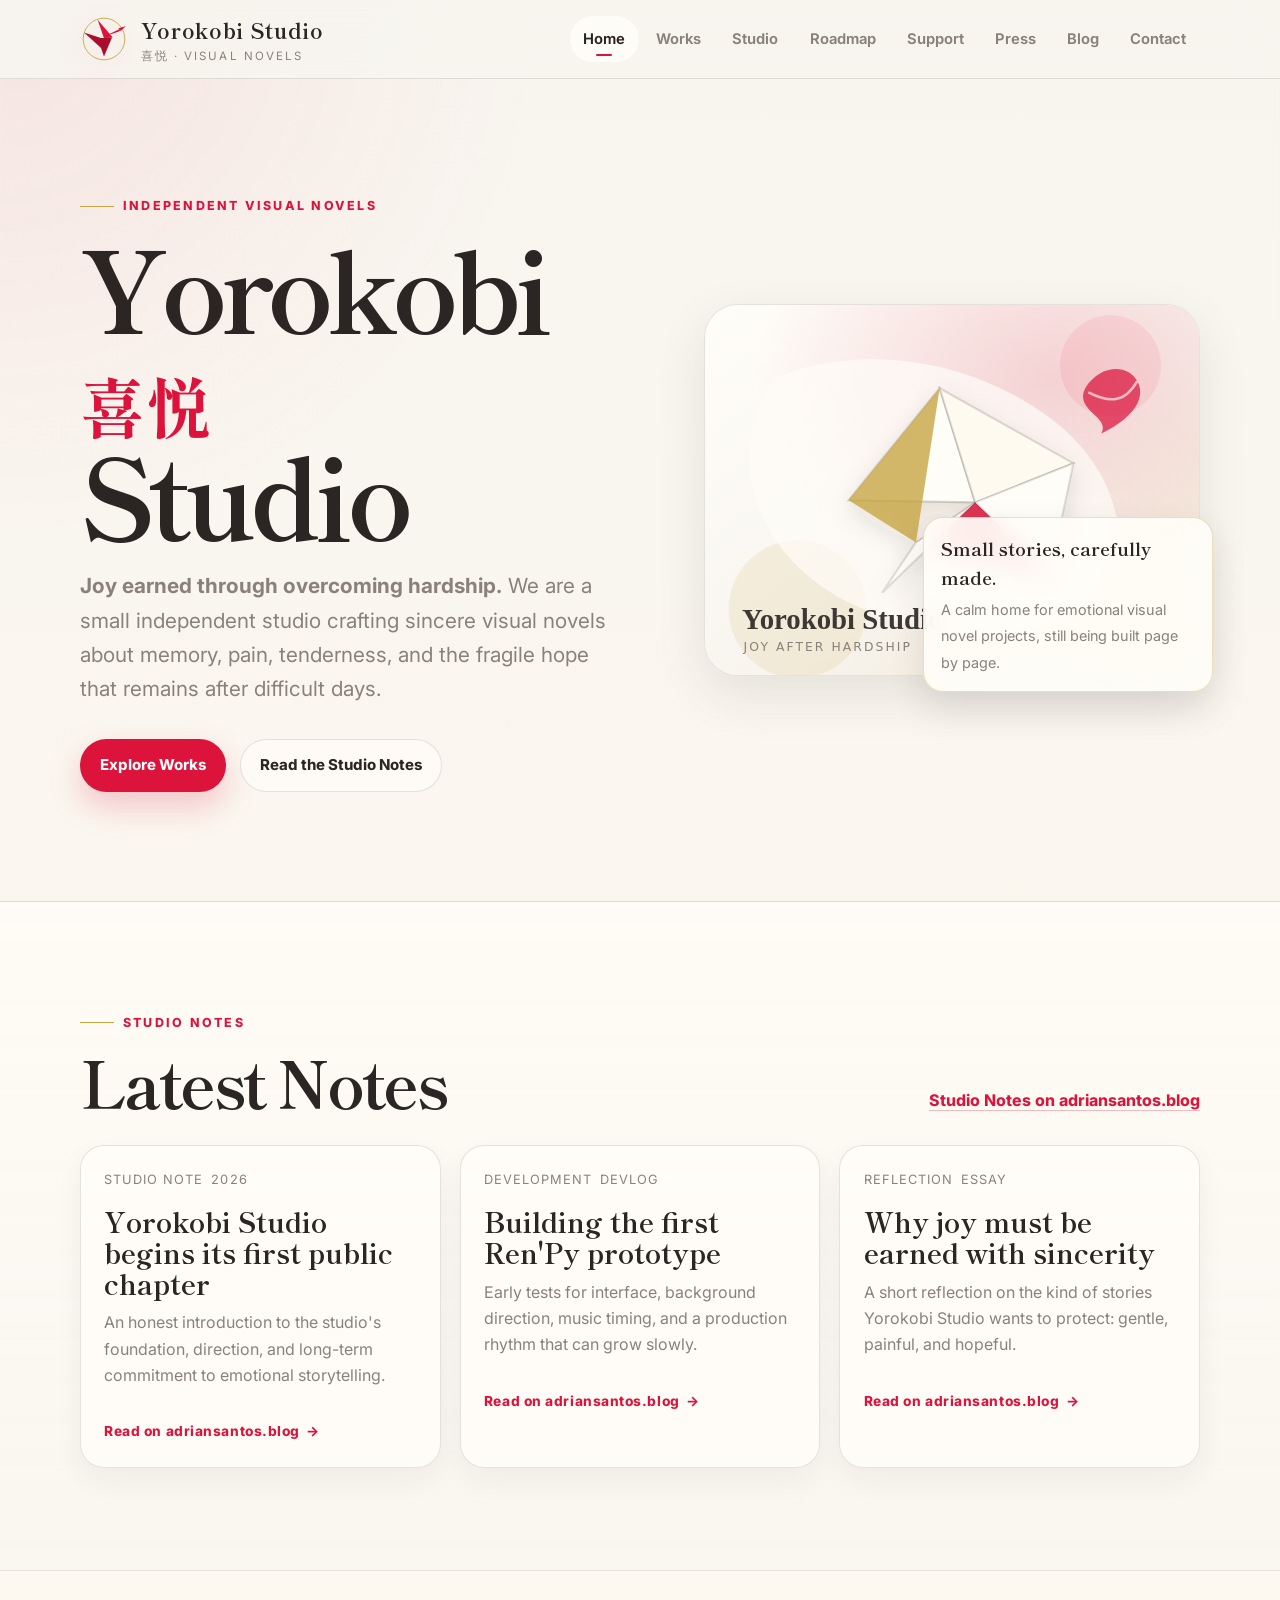
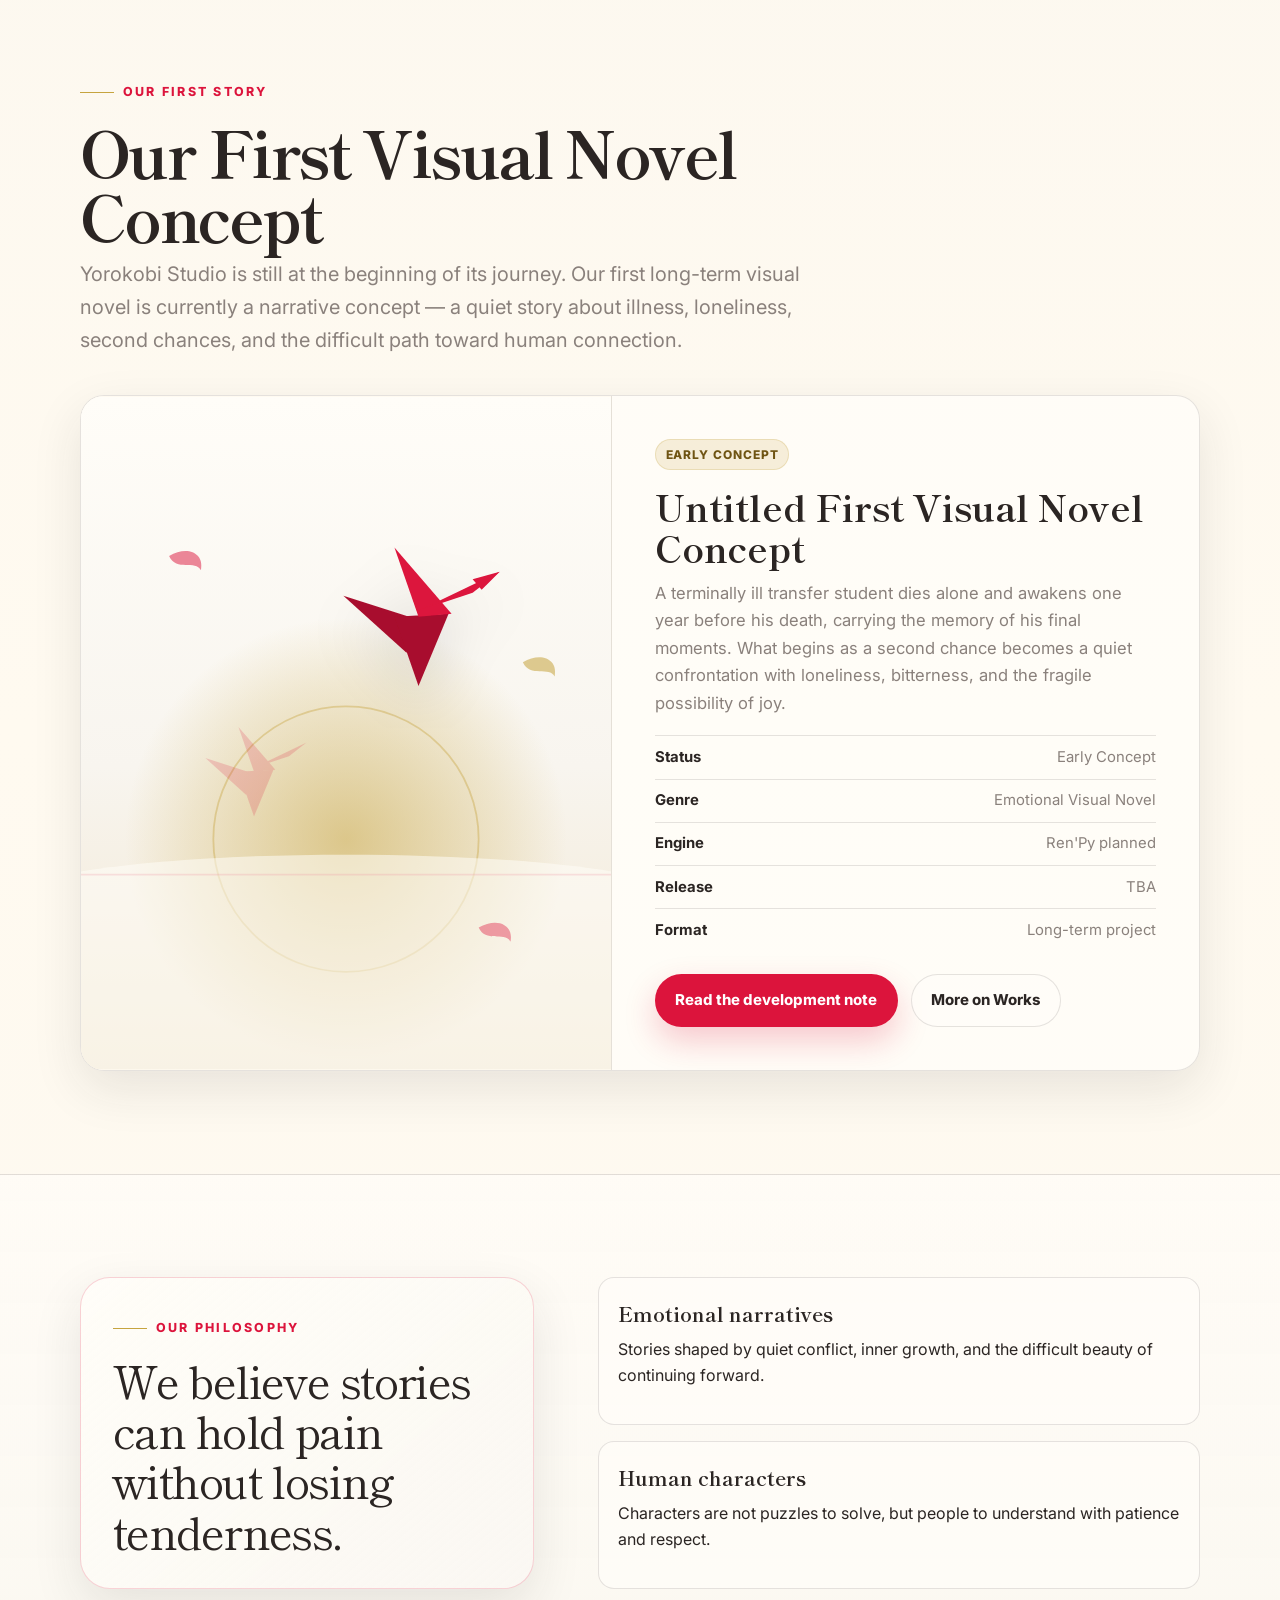
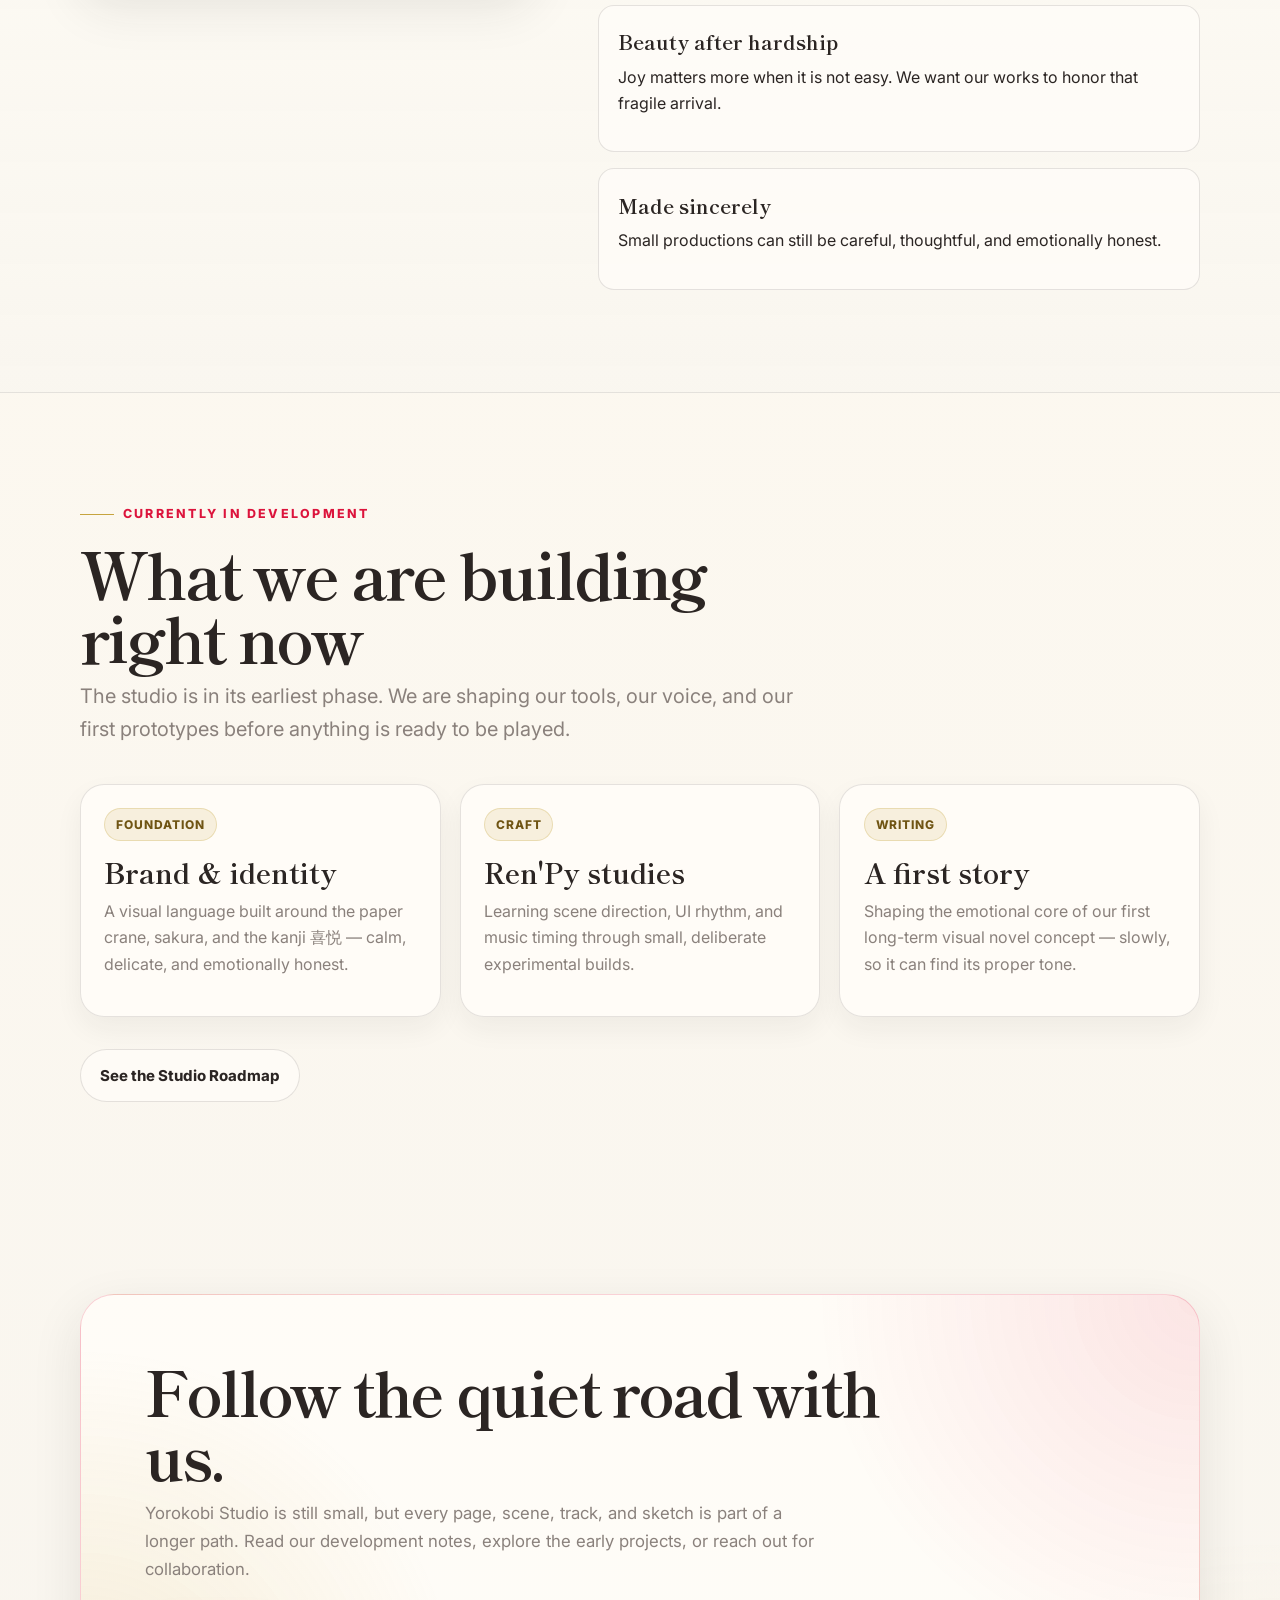
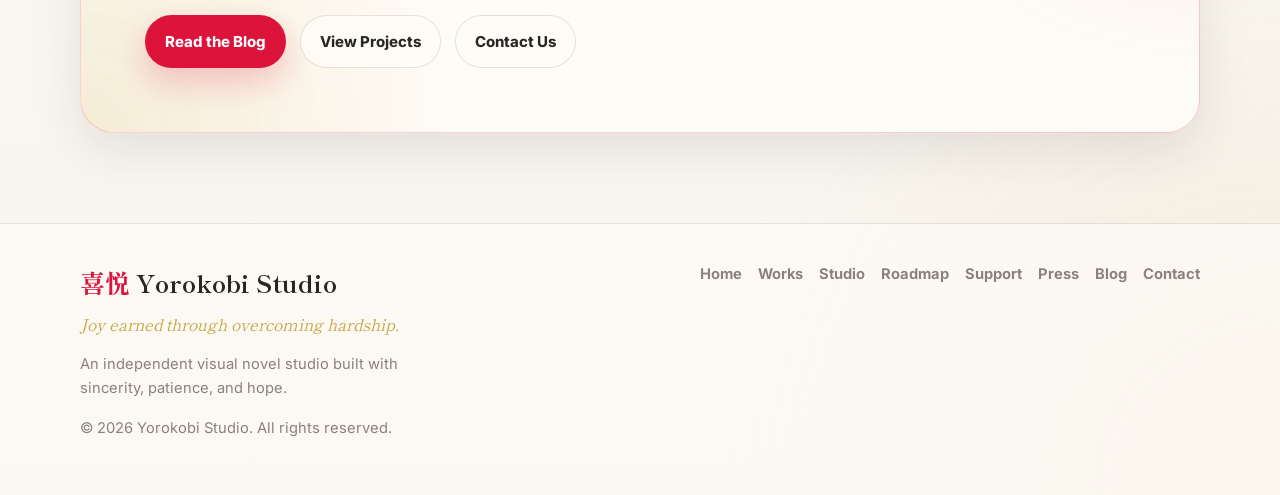
==== commit 0fca886e: "feat(site): showcase first visual novel concept and update official blog links" ====
--- a/index.html
+++ b/index.html
@@ -125,60 +125,33 @@
 
     <section class="section">
       <div class="container">
-        <div class="section-header">
-          <div>
-            <span class="eyebrow">Works</span>
-            <h2 class="section-title">Featured Works</h2>
-          </div>
-          <a class="text-link" href="works.html">See all works</a>
-        </div>
-
-        <div class="grid grid-3">
-          <article class="card fade-in">
-            <img class="work-image" src="assets/img/placeholder-work-1.svg" alt="Cream and carmine cover placeholder for Project: First Light">
-            <div class="card-body">
-              <div class="card-meta"><span class="status-pill">In Development</span></div>
-              <h3 class="card-title">Project: First Light</h3>
-              <p>An emotional visual novel about small acts of courage, family wounds, and the first fragile step toward joy.</p>
-              <ul class="work-details">
-                <li><strong>Genre</strong><span>Emotional Visual Novel</span></li>
-                <li><strong>Engine</strong><span>Ren'Py</span></li>
-                <li><strong>Release</strong><span>TBA</span></li>
-                <li><strong>Format</strong><span>Free release planned</span></li>
-              </ul>
-            </div>
-          </article>
-
-          <article class="card fade-in">
-            <img class="work-image" src="assets/img/placeholder-work-4.svg" alt="Twilight plum cover placeholder for Usuyami Bunko">
-            <div class="card-body">
-              <div class="card-meta"><span class="status-pill">Concept</span></div>
-              <h3 class="card-title">Usuyami Bunko</h3>
-              <p>A quiet collection of interlinked stories set around a small library at dusk, where readers leave more than books behind.</p>
-              <ul class="work-details">
-                <li><strong>Genre</strong><span>Slice of Life / Drama</span></li>
-                <li><strong>Engine</strong><span>Ren'Py</span></li>
-                <li><strong>Release</strong><span>TBA</span></li>
-                <li><strong>Format</strong><span>Anthology concept</span></li>
-              </ul>
-            </div>
-          </article>
-
-          <article class="card fade-in">
-            <img class="work-image" src="assets/img/placeholder-work-2.svg" alt="Slate blue-gray cover placeholder for an untitled detective visual novel">
-            <div class="card-body">
-              <div class="card-meta"><span class="status-pill">Study Project</span></div>
-              <h3 class="card-title">Untitled Detective Visual Novel</h3>
-              <p>A quiet mystery project exploring atmosphere, branching choices, and the slow pressure of hidden truths.</p>
-              <ul class="work-details">
-                <li><strong>Genre</strong><span>Mystery / Drama</span></li>
-                <li><strong>Engine</strong><span>Ren'Py</span></li>
-                <li><strong>Release</strong><span>TBA</span></li>
-                <li><strong>Format</strong><span>Prototype</span></li>
-              </ul>
-            </div>
-          </article>
-        </div>
+        <div class="section-intro fade-in">
+          <span class="eyebrow">Our First Story</span>
+          <h2 class="section-title">Our First Visual Novel Concept</h2>
+          <p class="lead">Yorokobi Studio is still at the beginning of its journey. Our first long-term visual novel is currently a narrative concept — a quiet story about illness, loneliness, second chances, and the difficult path toward human connection.</p>
+        </div>
+
+        <article class="concept-card fade-in">
+          <div class="concept-media">
+            <img src="assets/img/placeholder-concept.svg" alt="Abstract carmine and gold illustration of a paper crane rising over a quiet horizon, evoking a second chance">
+          </div>
+          <div class="concept-content">
+            <div class="card-meta"><span class="status-pill">Early Concept</span></div>
+            <h3 class="card-title">Untitled First Visual Novel Concept</h3>
+            <p>A terminally ill transfer student dies alone and awakens one year before his death, carrying the memory of his final moments. What begins as a second chance becomes a quiet confrontation with loneliness, bitterness, and the fragile possibility of joy.</p>
+            <ul class="work-details">
+              <li><strong>Status</strong><span>Early Concept</span></li>
+              <li><strong>Genre</strong><span>Emotional Visual Novel</span></li>
+              <li><strong>Engine</strong><span>Ren'Py planned</span></li>
+              <li><strong>Release</strong><span>TBA</span></li>
+              <li><strong>Format</strong><span>Long-term project</span></li>
+            </ul>
+            <div class="page-actions">
+              <a class="button button-primary" href="https://adriansantos.blog/posts/building-yorokobi-studio-the-beginning-of-a-long-visual-novel-journey" target="_blank" rel="noopener noreferrer">Read the development note</a>
+              <a class="button button-secondary" href="works.html">More on Works</a>
+            </div>
+          </div>
+        </article>
       </div>
     </section>
 
@@ -236,7 +209,7 @@
             <div class="card-body">
               <div class="card-meta"><span class="pill pill-gold">Writing</span></div>
               <h3 class="card-title">A first story</h3>
-              <p>Drafting the emotional core of <em>Project: First Light</em> — slowly, so it can find its proper tone.</p>
+              <p>Shaping the emotional core of our first long-term visual novel concept — slowly, so it can find its proper tone.</p>
             </div>
           </article>
         </div>
--- a/assets/css/style.css
+++ b/assets/css/style.css
@@ -914,6 +914,75 @@
   transform: translateX(4px);
 }
 
+/* --- Concept card (single highlighted first-work concept) --- */
+.concept-card {
+  display: grid;
+  grid-template-columns: 0.95fr 1.05fr;
+  overflow: hidden;
+  border: 1px solid var(--color-line);
+  border-radius: var(--radius);
+  background: var(--color-card);
+  box-shadow: var(--shadow);
+}
+
+.concept-media {
+  position: relative;
+  min-height: 280px;
+  border-right: 1px solid var(--color-line);
+  background: #fffaf0;
+}
+
+.concept-media img {
+  position: absolute;
+  inset: 0;
+  width: 100%;
+  height: 100%;
+  object-fit: cover;
+}
+
+.concept-content {
+  padding: clamp(1.6rem, 4vw, 2.7rem);
+}
+
+.concept-content .card-title {
+  margin: 0 0 0.7rem;
+  font-size: clamp(1.55rem, 3.4vw, 2.3rem);
+}
+
+.concept-content > p {
+  color: var(--color-muted);
+  font-size: 1.04rem;
+}
+
+.concept-themes {
+  display: flex;
+  flex-wrap: wrap;
+  gap: 0.45rem;
+  margin: 1.3rem 0 0;
+}
+
+.concept-themes .theme-label {
+  width: 100%;
+  margin-bottom: 0.1rem;
+  color: var(--color-muted);
+  font-size: 0.78rem;
+  font-weight: 800;
+  letter-spacing: 0.14em;
+  text-transform: uppercase;
+}
+
+@media (max-width: 760px) {
+  .concept-card {
+    grid-template-columns: 1fr;
+  }
+
+  .concept-media {
+    min-height: 200px;
+    border-right: none;
+    border-bottom: 1px solid var(--color-line);
+  }
+}
+
 /* --- Roadmap timeline --- */
 .timeline {
   display: grid;
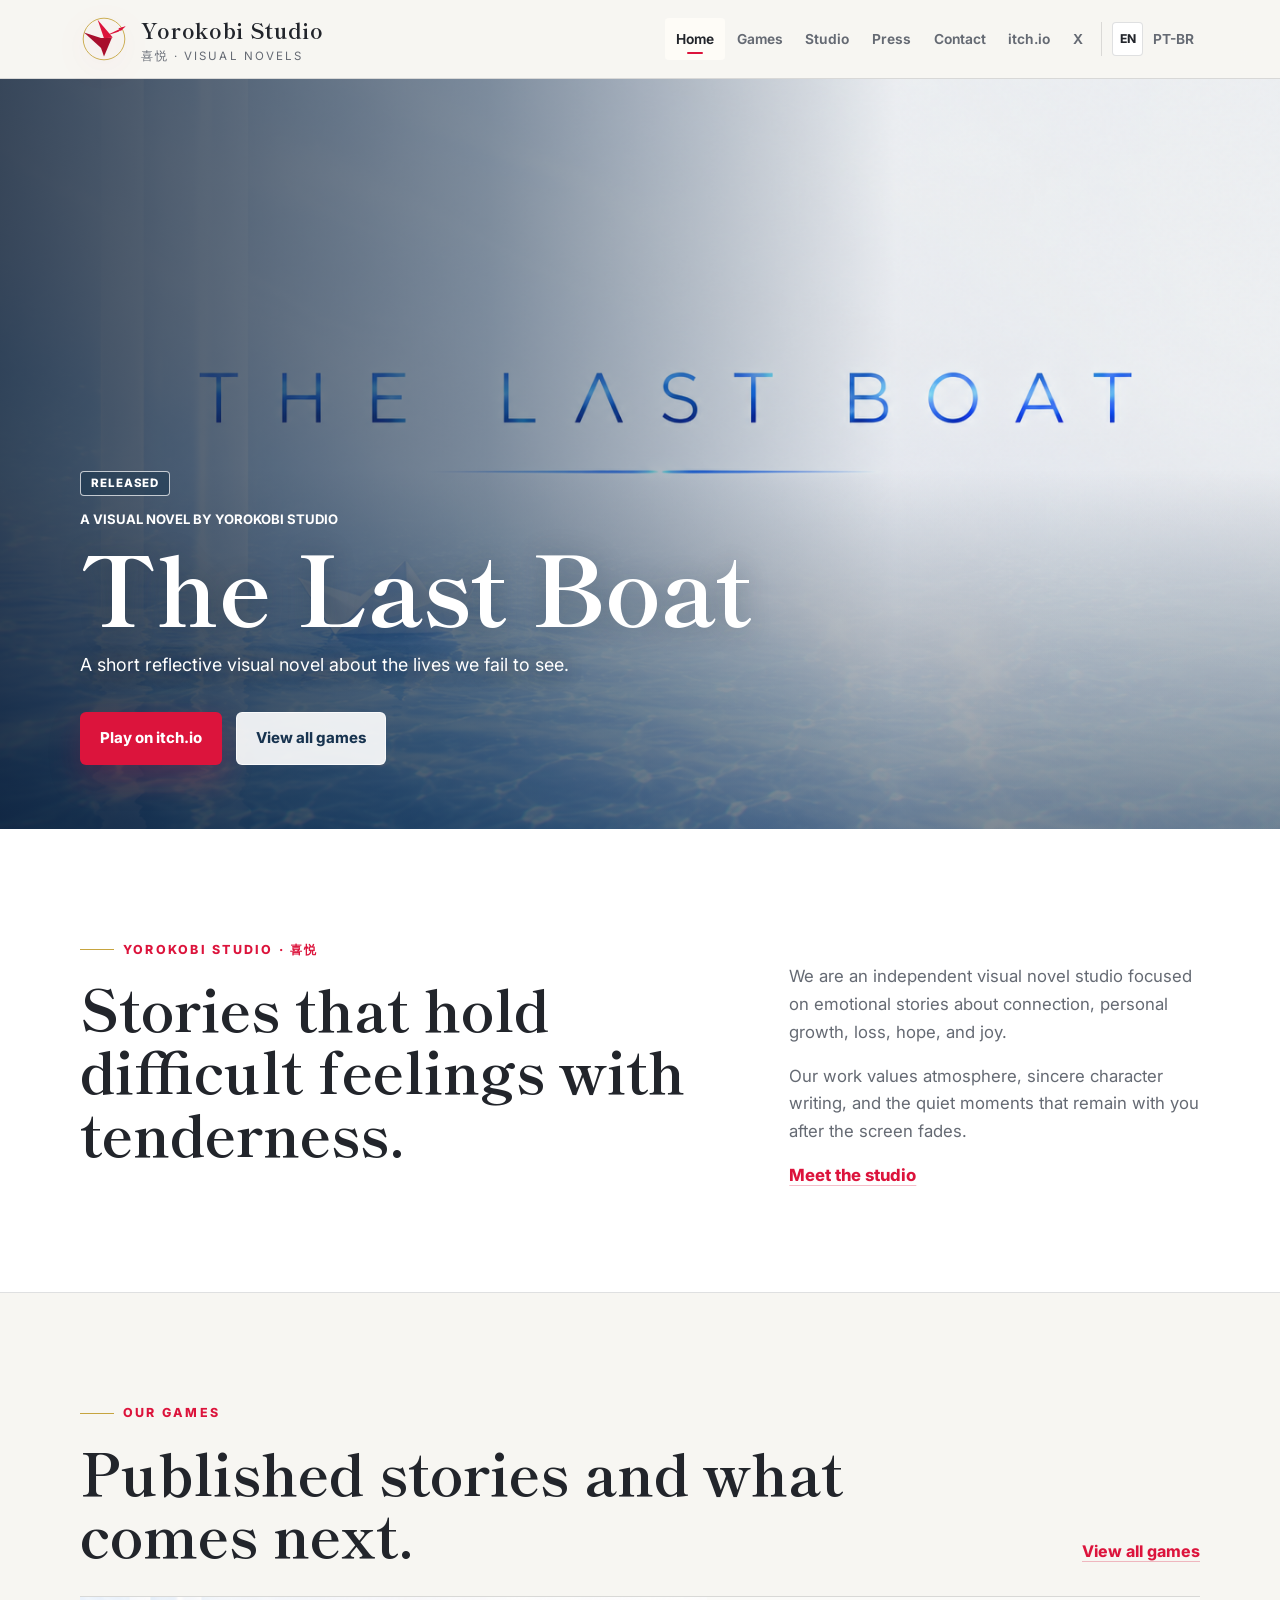
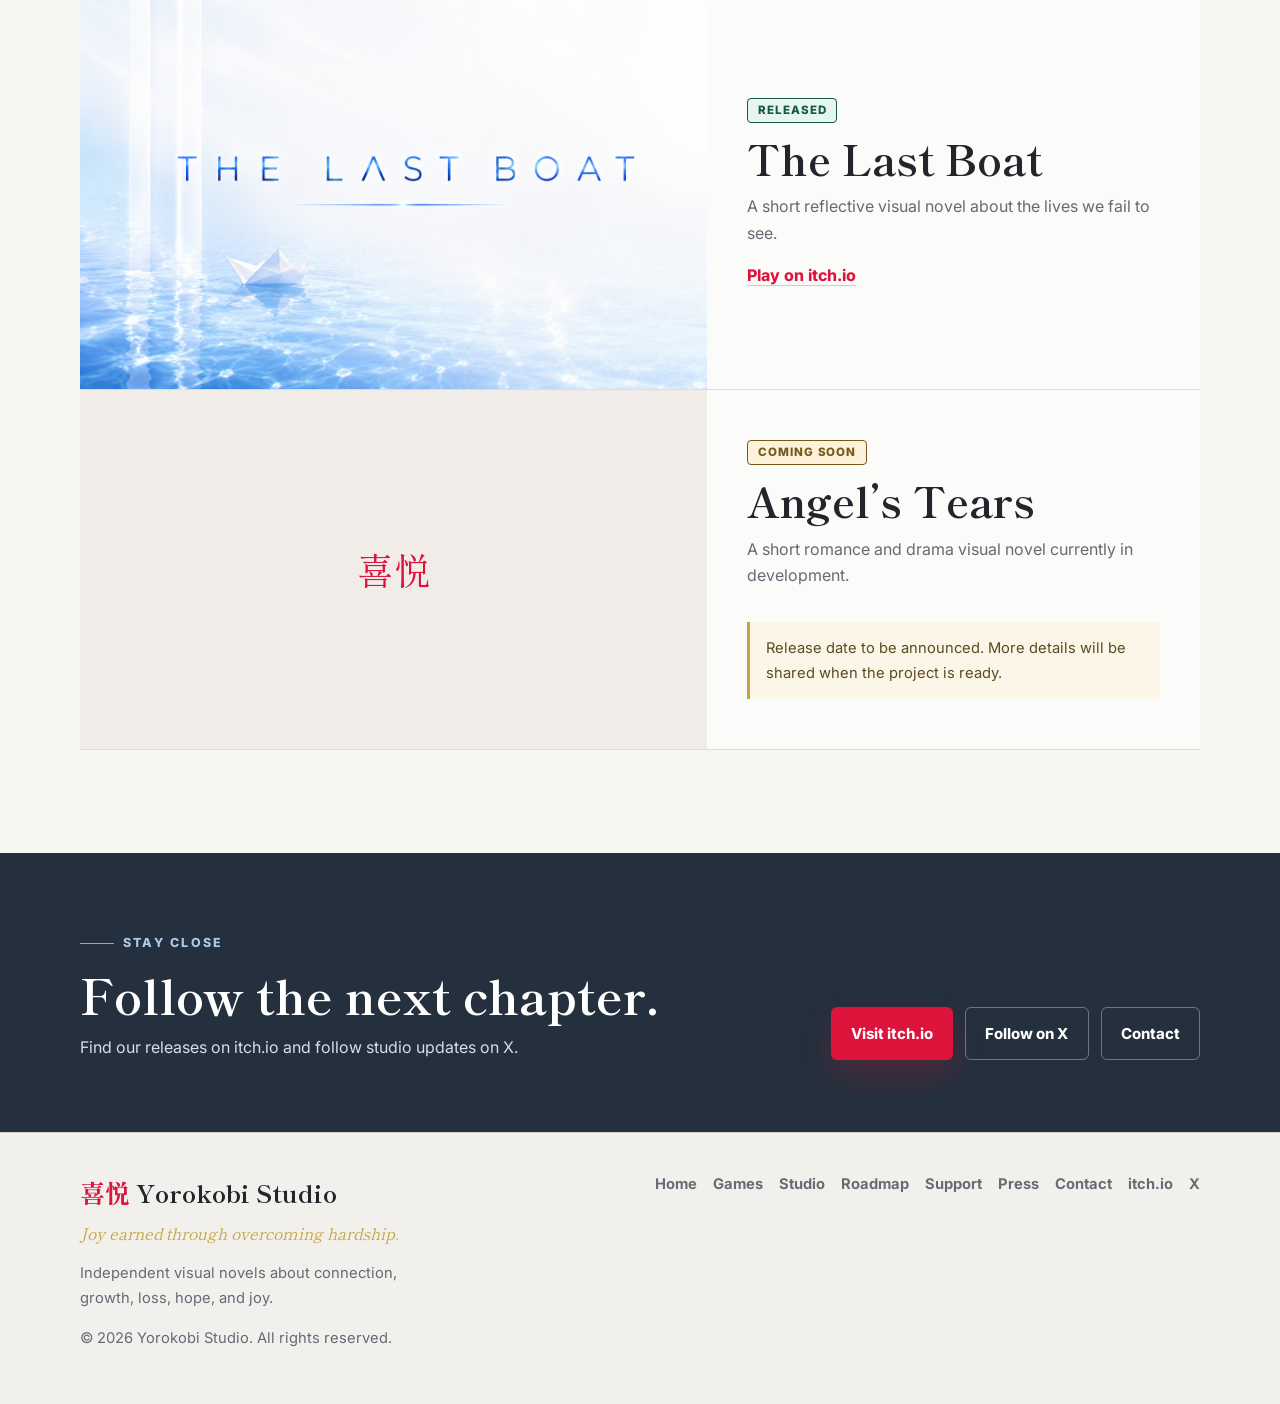
==== commit a984d272: "feat(site): showcase The Last Boat and add PT-BR" ====
--- a/index.html
+++ b/index.html
@@ -4,245 +4,156 @@
   <meta charset="utf-8">
   <meta name="viewport" content="width=device-width, initial-scale=1">
   <title>Yorokobi Studio — Emotional Visual Novels</title>
-  <meta name="description" content="Yorokobi Studio (喜悦) is an independent visual novel studio creating emotional, delicate stories about hardship, tenderness, and the quiet hope that follows. Joy earned through overcoming hardship.">
+  <meta name="description" content="Yorokobi Studio is an independent visual novel studio creating emotional stories about connection, growth, loss, hope, and joy. Play The Last Boat on itch.io.">
   <link rel="canonical" href="https://yorokobistudio.com/index.html">
-  <meta name="theme-color" content="#DC143C">
+  <link rel="alternate" hreflang="en" href="https://yorokobistudio.com/index.html">
+  <link rel="alternate" hreflang="pt-BR" href="https://yorokobistudio.com/pt-br/index.html">
+  <link rel="alternate" hreflang="x-default" href="https://yorokobistudio.com/index.html">
+  <meta name="theme-color" content="#F7F6F2">
 
-  <!-- Open Graph -->
   <meta property="og:type" content="website">
   <meta property="og:site_name" content="Yorokobi Studio">
-  <meta property="og:title" content="Yorokobi Studio — Emotional Visual Novels">
-  <meta property="og:description" content="An independent visual novel studio creating emotional stories about hardship, tenderness, and hope. Joy earned through overcoming hardship.">
+  <meta property="og:title" content="Yorokobi Studio — The Last Boat">
+  <meta property="og:description" content="Play The Last Boat, a short reflective visual novel about the lives we fail to see.">
   <meta property="og:url" content="https://yorokobistudio.com/index.html">
-  <meta property="og:image" content="https://yorokobistudio.com/assets/img/og-image.png">
-  <meta property="og:locale" content="en">
+  <meta property="og:image" content="https://yorokobistudio.com/assets/img/games/the-last-boat/cover.png">
+  <meta property="og:image:width" content="1408">
+  <meta property="og:image:height" content="1117">
+  <meta property="og:image:alt" content="Promotional artwork for The Last Boat, showing a paper boat floating on luminous blue water.">
+  <meta property="og:locale" content="en_US">
+  <meta property="og:locale:alternate" content="pt_BR">
 
-  <!-- Twitter -->
   <meta name="twitter:card" content="summary_large_image">
-  <meta name="twitter:title" content="Yorokobi Studio — Emotional Visual Novels">
-  <meta name="twitter:description" content="An independent visual novel studio creating emotional stories about hardship, tenderness, and hope.">
-  <meta name="twitter:image" content="https://yorokobistudio.com/assets/img/og-image.png">
+  <meta name="twitter:title" content="Yorokobi Studio — The Last Boat">
+  <meta name="twitter:description" content="Play The Last Boat, a short reflective visual novel about the lives we fail to see.">
+  <meta name="twitter:image" content="https://yorokobistudio.com/assets/img/games/the-last-boat/cover.png">
+  <meta name="twitter:image:alt" content="Promotional artwork for The Last Boat, showing a paper boat floating on luminous blue water.">
 
-  <!-- Favicons -->
   <link rel="icon" href="assets/favicon/favicon.ico" sizes="any">
   <link rel="icon" type="image/svg+xml" href="assets/favicon/favicon.svg">
   <link rel="icon" type="image/png" sizes="32x32" href="assets/favicon/favicon-32x32.png">
   <link rel="icon" type="image/png" sizes="16x16" href="assets/favicon/favicon-16x16.png">
   <link rel="apple-touch-icon" href="assets/favicon/apple-touch-icon.png">
-
-  <!-- Fonts -->
   <link rel="preconnect" href="https://fonts.googleapis.com">
   <link rel="preconnect" href="https://fonts.gstatic.com" crossorigin>
   <link href="https://fonts.googleapis.com/css2?family=Shippori+Mincho:wght@500;700&family=Inter:wght@400;500;600;700&display=swap" rel="stylesheet">
-
-  <link rel="stylesheet" href="assets/css/style.css">
+  <link rel="stylesheet" href="assets/css/style.css?v=2">
 </head>
 <body>
   <a class="skip-link" href="#main-content">Skip to content</a>
-<header class="site-header">
-  <div class="header-inner">
-    <a class="brand" href="index.html" aria-label="Yorokobi Studio — home">
-      <img class="brand-logo" src="assets/img/logo-mark.svg" alt="" aria-hidden="true" width="48" height="48">
-      <span class="brand-text">
-        <span class="brand-name">Yorokobi Studio</span>
-        <span class="brand-sub">喜悦 · Visual Novels</span>
-      </span>
-    </a>
+  <header class="site-header">
+    <div class="header-inner">
+      <a class="brand" href="index.html" aria-label="Yorokobi Studio — home">
+        <img class="brand-logo" src="assets/img/logo-mark.svg" alt="" aria-hidden="true" width="48" height="48">
+        <span class="brand-text"><span class="brand-name">Yorokobi Studio</span><span class="brand-sub">喜悦 · Visual Novels</span></span>
+      </a>
+      <button class="nav-toggle" type="button" aria-label="Open navigation menu" aria-controls="site-nav" aria-expanded="false" data-nav-toggle>
+        <span></span><span></span><span></span>
+      </button>
+      <nav class="site-nav" id="site-nav" aria-label="Primary navigation" data-site-nav>
+        <a href="index.html" class="active" aria-current="page">Home</a>
+        <a href="works.html">Games</a>
+        <a href="studio.html">Studio</a>
+        <a href="press.html">Press</a>
+        <a href="contact.html">Contact</a>
+        <a href="https://yorokobi-studio.itch.io/" target="_blank" rel="noopener noreferrer">itch.io</a>
+        <a href="https://x.com/YorokobiStudio" target="_blank" rel="noopener noreferrer">X</a>
+        <span class="language-switch" aria-label="Language"><span aria-current="page">EN</span><a href="pt-br/index.html" lang="pt-BR" hreflang="pt-BR">PT-BR</a></span>
+      </nav>
+    </div>
+  </header>
 
-    <button class="nav-toggle" type="button" aria-label="Open navigation menu" aria-controls="site-nav" aria-expanded="false" data-nav-toggle>
-      <span></span>
-      <span></span>
-      <span></span>
-    </button>
-
-    <nav class="site-nav" id="site-nav" aria-label="Primary navigation" data-site-nav>
-      <a href="index.html" class="active">Home</a><a href="works.html">Works</a><a href="studio.html">Studio</a><a href="roadmap.html">Roadmap</a><a href="support.html">Support</a><a href="press.html">Press</a><a href="https://adriansantos.blog" target="_blank" rel="noopener">Blog</a><a href="contact.html">Contact</a>
-    </nav>
-  </div>
-</header>
   <main id="main-content">
-    <section class="hero">
-      <div class="hero-copy fade-in">
-        <span class="hero-kicker">Independent Visual Novels</span>
-        <h1 class="hero-title">Yorokobi <span class="hero-kanji">喜悦</span><br>Studio</h1>
-        <p class="hero-lead"><strong>Joy earned through overcoming hardship.</strong> We are a small independent studio crafting sincere visual novels about memory, pain, tenderness, and the fragile hope that remains after difficult days.</p>
+    <section class="game-hero" aria-labelledby="featured-game-title">
+      <img class="game-hero-art" src="assets/img/games/the-last-boat/cover.png" width="1408" height="1117" alt="Promotional artwork for The Last Boat, showing a paper boat floating on luminous blue water." fetchpriority="high">
+      <div class="game-hero-shade" aria-hidden="true"></div>
+      <div class="game-hero-content fade-in">
+        <span class="game-status game-status-released">Released</span>
+        <p class="game-hero-studio">A visual novel by Yorokobi Studio</p>
+        <h1 id="featured-game-title">The Last Boat</h1>
+        <p>A short reflective visual novel about the lives we fail to see.</p>
         <div class="hero-actions">
-          <a class="button button-primary" href="works.html">Explore Works</a>
-          <a class="button button-secondary" href="https://adriansantos.blog" target="_blank" rel="noopener">Read the Studio Notes</a>
-        </div>
-      </div>
-      <div class="hero-media fade-in">
-        <div class="hero-card">
-          <img src="assets/img/placeholder-hero.svg" alt="Yorokobi Studio paper crane and sakura inspired illustration in carmine and gold">
-        </div>
-        <div class="hero-note" aria-label="Studio note">
-          <strong>Small stories, carefully made.</strong>
-          <span>A calm home for emotional visual novel projects, still being built page by page.</span>
+          <a class="button button-primary" href="https://yorokobi-studio.itch.io/the-last-boat-demo" target="_blank" rel="noopener noreferrer">Play on itch.io</a>
+          <a class="button button-light" href="works.html">View all games</a>
         </div>
       </div>
     </section>
 
-    <section class="section alt">
-      <div class="container">
-        <div class="section-header">
-          <div>
-            <span class="eyebrow">Studio Notes</span>
-            <h2 class="section-title">Latest Notes</h2>
-          </div>
-          <a class="text-link" href="https://adriansantos.blog" target="_blank" rel="noopener">Studio Notes on adriansantos.blog</a>
+    <section class="studio-intro section">
+      <div class="container studio-intro-grid">
+        <div class="fade-in">
+          <span class="eyebrow">Yorokobi Studio · 喜悦</span>
+          <h2 class="section-title">Stories that hold difficult feelings with tenderness.</h2>
         </div>
-
-        <div class="grid grid-3">
-          <a class="card note-card fade-in" href="https://adriansantos.blog" target="_blank" rel="noopener">
-            <div class="card-body">
-              <div class="card-meta"><span>Studio Note</span><span>2026</span></div>
-              <h3 class="card-title">Yorokobi Studio begins its first public chapter</h3>
-              <p>An honest introduction to the studio's foundation, direction, and long-term commitment to emotional storytelling.</p>
-              <span class="note-arrow">Read on adriansantos.blog</span>
-            </div>
-          </a>
-
-          <a class="card note-card fade-in" href="https://adriansantos.blog" target="_blank" rel="noopener">
-            <div class="card-body">
-              <div class="card-meta"><span>Development</span><span>Devlog</span></div>
-              <h3 class="card-title">Building the first Ren'Py prototype</h3>
-              <p>Early tests for interface, background direction, music timing, and a production rhythm that can grow slowly.</p>
-              <span class="note-arrow">Read on adriansantos.blog</span>
-            </div>
-          </a>
-
-          <a class="card note-card fade-in" href="https://adriansantos.blog" target="_blank" rel="noopener">
-            <div class="card-body">
-              <div class="card-meta"><span>Reflection</span><span>Essay</span></div>
-              <h3 class="card-title">Why joy must be earned with sincerity</h3>
-              <p>A short reflection on the kind of stories Yorokobi Studio wants to protect: gentle, painful, and hopeful.</p>
-              <span class="note-arrow">Read on adriansantos.blog</span>
-            </div>
-          </a>
+        <div class="studio-intro-copy fade-in">
+          <p>We are an independent visual novel studio focused on emotional stories about connection, personal growth, loss, hope, and joy.</p>
+          <p>Our work values atmosphere, sincere character writing, and the quiet moments that remain with you after the screen fades.</p>
+          <a class="text-link" href="studio.html">Meet the studio</a>
         </div>
       </div>
     </section>
 
-    <section class="section">
+    <section class="section games-preview" aria-labelledby="games-title">
       <div class="container">
-        <div class="section-intro fade-in">
-          <span class="eyebrow">Our First Story</span>
-          <h2 class="section-title">Our First Visual Novel Concept</h2>
-          <p class="lead">Yorokobi Studio is still at the beginning of its journey. Our first long-term visual novel is currently a narrative concept — a quiet story about illness, loneliness, second chances, and the difficult path toward human connection.</p>
+        <div class="section-header">
+          <div><span class="eyebrow">Our Games</span><h2 class="section-title" id="games-title">Published stories and what comes next.</h2></div>
+          <a class="text-link" href="works.html">View all games</a>
         </div>
+        <div class="game-list">
+          <article class="game-row game-row-featured fade-in">
+            <a class="game-row-media" href="https://yorokobi-studio.itch.io/the-last-boat-demo" target="_blank" rel="noopener noreferrer" aria-label="Play The Last Boat on itch.io">
+              <img src="assets/img/games/the-last-boat/cover.png" width="1408" height="1117" loading="lazy" alt="Promotional artwork for The Last Boat, showing a paper boat floating on luminous blue water.">
+            </a>
+            <div class="game-row-content">
+              <span class="game-status game-status-released">Released</span>
+              <h3>The Last Boat</h3>
+              <p>A short reflective visual novel about the lives we fail to see.</p>
+              <a class="text-link" href="https://yorokobi-studio.itch.io/the-last-boat-demo" target="_blank" rel="noopener noreferrer">Play on itch.io</a>
+            </div>
+          </article>
 
-        <article class="concept-card fade-in">
-          <div class="concept-media">
-            <img src="assets/img/placeholder-concept.svg" alt="Abstract carmine and gold illustration of a paper crane rising over a quiet horizon, evoking a second chance">
-          </div>
-          <div class="concept-content">
-            <div class="card-meta"><span class="status-pill">Early Concept</span></div>
-            <h3 class="card-title">Untitled First Visual Novel Concept</h3>
-            <p>A terminally ill transfer student dies alone and awakens one year before his death, carrying the memory of his final moments. What begins as a second chance becomes a quiet confrontation with loneliness, bitterness, and the fragile possibility of joy.</p>
-            <ul class="work-details">
-              <li><strong>Status</strong><span>Early Concept</span></li>
-              <li><strong>Genre</strong><span>Emotional Visual Novel</span></li>
-              <li><strong>Engine</strong><span>Ren'Py planned</span></li>
-              <li><strong>Release</strong><span>TBA</span></li>
-              <li><strong>Format</strong><span>Long-term project</span></li>
-            </ul>
-            <div class="page-actions">
-              <a class="button button-primary" href="https://adriansantos.blog/posts/building-yorokobi-studio-the-beginning-of-a-long-visual-novel-journey" target="_blank" rel="noopener noreferrer">Read the development note</a>
-              <a class="button button-secondary" href="works.html">More on Works</a>
+          <article class="game-row game-row-upcoming fade-in">
+            <div class="game-row-mark" aria-hidden="true"><span>喜悦</span></div>
+            <div class="game-row-content">
+              <span class="game-status game-status-upcoming">Coming Soon</span>
+              <h3>Angel’s Tears</h3>
+              <p>A short romance and drama visual novel currently in development.</p>
+              <p class="release-note" data-release-message>Release date to be announced. More details will be shared when the project is ready.</p>
             </div>
-          </div>
-        </article>
-      </div>
-    </section>
-
-    <section class="section alt">
-      <div class="container manifesto-grid">
-        <div class="manifesto-panel fade-in">
-          <span class="eyebrow">Our Philosophy</span>
-          <blockquote>We believe stories can hold pain without losing tenderness.</blockquote>
-        </div>
-
-        <div class="manifesto-list">
-          <div class="manifesto-item fade-in">
-            <h3>Emotional narratives</h3>
-            <p>Stories shaped by quiet conflict, inner growth, and the difficult beauty of continuing forward.</p>
-          </div>
-          <div class="manifesto-item fade-in">
-            <h3>Human characters</h3>
-            <p>Characters are not puzzles to solve, but people to understand with patience and respect.</p>
-          </div>
-          <div class="manifesto-item fade-in">
-            <h3>Beauty after hardship</h3>
-            <p>Joy matters more when it is not easy. We want our works to honor that fragile arrival.</p>
-          </div>
-          <div class="manifesto-item fade-in">
-            <h3>Made sincerely</h3>
-            <p>Small productions can still be careful, thoughtful, and emotionally honest.</p>
-          </div>
+          </article>
         </div>
       </div>
     </section>
 
-    <section class="section">
-      <div class="container">
-        <div class="section-intro fade-in">
-          <span class="eyebrow">Currently in Development</span>
-          <h2 class="section-title">What we are building right now</h2>
-          <p class="lead">The studio is in its earliest phase. We are shaping our tools, our voice, and our first prototypes before anything is ready to be played.</p>
+    <section class="follow-band" aria-labelledby="follow-title">
+      <div class="container follow-band-inner">
+        <div>
+          <span class="eyebrow">Stay Close</span>
+          <h2 id="follow-title">Follow the next chapter.</h2>
+          <p>Find our releases on itch.io and follow studio updates on X.</p>
         </div>
-        <div class="grid grid-3">
-          <article class="card fade-in">
-            <div class="card-body">
-              <div class="card-meta"><span class="pill pill-gold">Foundation</span></div>
-              <h3 class="card-title">Brand &amp; identity</h3>
-              <p>A visual language built around the paper crane, sakura, and the kanji 喜悦 — calm, delicate, and emotionally honest.</p>
-            </div>
-          </article>
-          <article class="card fade-in">
-            <div class="card-body">
-              <div class="card-meta"><span class="pill pill-gold">Craft</span></div>
-              <h3 class="card-title">Ren'Py studies</h3>
-              <p>Learning scene direction, UI rhythm, and music timing through small, deliberate experimental builds.</p>
-            </div>
-          </article>
-          <article class="card fade-in">
-            <div class="card-body">
-              <div class="card-meta"><span class="pill pill-gold">Writing</span></div>
-              <h3 class="card-title">A first story</h3>
-              <p>Shaping the emotional core of our first long-term visual novel concept — slowly, so it can find its proper tone.</p>
-            </div>
-          </article>
-        </div>
-        <div class="page-actions fade-in">
-          <a class="button button-secondary" href="roadmap.html">See the Studio Roadmap</a>
+        <div class="follow-actions">
+          <a class="button button-primary" href="https://yorokobi-studio.itch.io/" target="_blank" rel="noopener noreferrer">Visit itch.io</a>
+          <a class="button button-secondary" href="https://x.com/YorokobiStudio" target="_blank" rel="noopener noreferrer">Follow on X</a>
+          <a class="button button-secondary" href="contact.html">Contact</a>
         </div>
       </div>
     </section>
+  </main>
 
-    <section class="cta fade-in">
-      <h2>Follow the quiet road with us.</h2>
-      <p>Yorokobi Studio is still small, but every page, scene, track, and sketch is part of a longer path. Read our development notes, explore the early projects, or reach out for collaboration.</p>
-      <div class="cta-actions">
-        <a class="button button-primary" href="https://adriansantos.blog" target="_blank" rel="noopener">Read the Blog</a>
-        <a class="button button-secondary" href="works.html">View Projects</a>
-        <a class="button button-secondary" href="contact.html">Contact Us</a>
+  <footer class="site-footer">
+    <div class="footer-inner">
+      <div class="footer-brand">
+        <h2><span class="footer-kanji">喜悦</span> Yorokobi Studio</h2>
+        <p class="footer-tagline">Joy earned through overcoming hardship.</p>
+        <p class="footer-note">Independent visual novels about connection, growth, loss, hope, and joy.</p>
+        <p class="footer-small">© 2026 Yorokobi Studio. All rights reserved.</p>
       </div>
-    </section>
-
-  </main>
-  <footer class="site-footer">
-  <div class="footer-inner">
-    <div class="footer-brand">
-      <h2><span class="footer-kanji">喜悦</span> Yorokobi Studio</h2>
-      <p class="footer-tagline">Joy earned through overcoming hardship.</p>
-      <p class="footer-note">An independent visual novel studio built with sincerity, patience, and hope.</p>
-      <p class="footer-small">© 2026 Yorokobi Studio. All rights reserved.</p>
+      <nav class="footer-links" aria-label="Footer navigation">
+        <a href="index.html">Home</a><a href="works.html">Games</a><a href="studio.html">Studio</a><a href="roadmap.html">Roadmap</a><a href="support.html">Support</a><a href="press.html">Press</a><a href="contact.html">Contact</a><a href="https://yorokobi-studio.itch.io/" target="_blank" rel="noopener noreferrer">itch.io</a><a href="https://x.com/YorokobiStudio" target="_blank" rel="noopener noreferrer">X</a>
+      </nav>
     </div>
-    <nav class="footer-links" aria-label="Footer navigation">
-      <a href="index.html">Home</a><a href="works.html">Works</a><a href="studio.html">Studio</a><a href="roadmap.html">Roadmap</a><a href="support.html">Support</a><a href="press.html">Press</a><a href="https://adriansantos.blog" target="_blank" rel="noopener">Blog</a><a href="contact.html">Contact</a>
-    </nav>
-  </div>
-</footer>
-  <script src="assets/js/main.js"></script>
+  </footer>
+  <script src="assets/js/main.js?v=2"></script>
 </body>
 </html>
--- a/assets/css/style.css
+++ b/assets/css/style.css
@@ -10,22 +10,24 @@
 */
 
 :root {
-  --color-bg: #F8F5EF;
-  --color-bg-soft: #FFFDF8;
-  --color-card: rgba(255, 253, 248, 0.84);
-  --color-text: #2B2523;
-  --color-muted: #8A817C;
+  --color-bg: #F7F6F2;
+  --color-bg-soft: #FFFFFF;
+  --color-card: rgba(255, 255, 255, 0.9);
+  --color-text: #22252B;
+  --color-muted: #656A73;
   --color-red: #DC143C;
   --color-red-dark: #A80F2D;
   --color-gold: #C6A43F;
-  --color-line: rgba(43, 37, 35, 0.12);
-  --color-shadow: rgba(43, 37, 35, 0.10);
+  --color-blue: #1E64B7;
+  --color-blue-dark: #173E69;
+  --color-line: rgba(34, 37, 43, 0.14);
+  --color-shadow: rgba(34, 37, 43, 0.10);
   --font-title: "Shippori Mincho", "Noto Serif JP", "Noto Serif", Georgia, serif;
   --font-body: "Inter", "Noto Sans", "Montserrat", system-ui, -apple-system, BlinkMacSystemFont, "Segoe UI", sans-serif;
   --container: min(1120px, calc(100% - 40px));
-  --radius: 24px;
-  --radius-sm: 16px;
-  --shadow: 0 18px 50px var(--color-shadow);
+  --radius: 8px;
+  --radius-sm: 6px;
+  --shadow: 0 18px 48px var(--color-shadow);
   --transition: 180ms ease;
 }
 
@@ -46,10 +48,7 @@
   min-height: 100vh;
   font-family: var(--font-body);
   line-height: 1.65;
-  background:
-    radial-gradient(circle at top left, rgba(220, 20, 60, 0.08), transparent 34rem),
-    radial-gradient(circle at bottom right, rgba(198, 164, 63, 0.12), transparent 35rem),
-    linear-gradient(180deg, var(--color-bg), #fffaf0 44%, var(--color-bg));
+  background: var(--color-bg);
   color: var(--color-text);
 }
 
@@ -101,7 +100,7 @@
   top: 0;
   z-index: 100;
   backdrop-filter: blur(16px);
-  background: rgba(248, 245, 239, 0.88);
+  background: rgba(247, 246, 242, 0.92);
   border-bottom: 1px solid var(--color-line);
 }
 
@@ -199,7 +198,7 @@
 .site-nav a {
   position: relative;
   padding: 0.7rem 0.85rem;
-  border-radius: 999px;
+  border-radius: 4px;
   color: var(--color-muted);
   font-size: 0.92rem;
   font-weight: 650;
@@ -304,7 +303,7 @@
   min-height: 48px;
   padding: 0.82rem 1.2rem;
   border: 1px solid transparent;
-  border-radius: 999px;
+  border-radius: 6px;
   font-size: 0.94rem;
   font-weight: 750;
   transition: transform var(--transition), box-shadow var(--transition), background var(--transition), border-color var(--transition), color var(--transition);
@@ -1327,7 +1326,7 @@
   }
 
   .site-nav {
-    inset-top: 70px;
+    top: 70px;
   }
 
   .hero-title {
@@ -1349,6 +1348,589 @@
   }
 
   .cta {
-    border-radius: 24px;
-  }
-}
+    border-radius: 8px;
+  }
+}
+
+/* =====================================================================
+   GAME SHOWCASE — active studio, catalog, and localization
+   ===================================================================== */
+
+h1,
+h2,
+h3,
+.hero-title,
+.section-title,
+.page-hero h1,
+.cta h2 {
+  letter-spacing: 0;
+}
+
+.section-title {
+  font-size: 3.6rem;
+  line-height: 1.08;
+}
+
+.page-hero h1 {
+  font-size: 5.5rem;
+  line-height: 1;
+}
+
+.site-nav {
+  gap: 0.1rem;
+}
+
+.site-nav a {
+  padding: 0.62rem 0.66rem;
+  font-size: 0.86rem;
+}
+
+.language-switch {
+  display: inline-flex;
+  align-items: center;
+  gap: 0.2rem;
+  margin-left: 0.35rem;
+  padding-left: 0.65rem;
+  border-left: 1px solid var(--color-line);
+  color: var(--color-muted);
+  font-size: 0.76rem;
+  font-weight: 750;
+}
+
+.language-switch > span,
+.language-switch > a {
+  padding: 0.35rem 0.4rem;
+}
+
+.language-switch > span[aria-current="page"] {
+  color: var(--color-text);
+  background: #fff;
+  border: 1px solid var(--color-line);
+  border-radius: 4px;
+}
+
+.language-switch > a {
+  color: var(--color-muted);
+}
+
+.language-switch > a:hover {
+  color: var(--color-red);
+  background: transparent;
+}
+
+.language-switch > a::after {
+  display: none !important;
+}
+
+.game-hero {
+  position: relative;
+  isolation: isolate;
+  width: 100%;
+  height: clamp(520px, calc(100svh - 150px), 820px);
+  min-height: 0;
+  overflow: hidden;
+  background: #dceaf8;
+}
+
+.game-hero-art,
+.game-hero-shade {
+  position: absolute;
+  inset: 0;
+  width: 100%;
+  height: 100%;
+}
+
+.game-hero-art {
+  z-index: -2;
+  object-fit: cover;
+  object-position: 50% 62%;
+}
+
+.game-hero-shade {
+  z-index: -1;
+  background:
+    linear-gradient(90deg, rgba(15, 32, 54, 0.82) 0%, rgba(20, 47, 76, 0.54) 38%, rgba(22, 57, 92, 0.08) 70%),
+    linear-gradient(0deg, rgba(8, 25, 43, 0.48) 0%, rgba(8, 25, 43, 0) 48%);
+}
+
+.game-hero-content {
+  width: var(--container);
+  height: 100%;
+  margin: 0 auto;
+  padding: 2.5rem 0 4rem;
+  display: flex;
+  flex-direction: column;
+  align-items: flex-start;
+  justify-content: flex-end;
+  color: #fff;
+}
+
+.game-hero-content h1 {
+  max-width: 720px;
+  margin: 0.5rem 0 0;
+  font-family: var(--font-title);
+  font-size: 6rem;
+  line-height: 1;
+  letter-spacing: 0;
+  text-shadow: 0 2px 28px rgba(10, 31, 52, 0.28);
+}
+
+.game-hero-content > p:last-of-type {
+  max-width: 560px;
+  margin: 1rem 0 0;
+  font-size: 1.12rem;
+  text-shadow: 0 2px 18px rgba(10, 31, 52, 0.6);
+}
+
+.game-hero-studio {
+  margin: 0.8rem 0 0 !important;
+  font-size: 0.82rem !important;
+  font-weight: 700;
+  text-transform: uppercase;
+}
+
+.game-status {
+  display: inline-flex;
+  align-items: center;
+  width: fit-content;
+  padding: 0.36rem 0.62rem;
+  border: 1px solid currentColor;
+  border-radius: 4px;
+  font-size: 0.72rem;
+  font-weight: 800;
+  letter-spacing: 0.08em;
+  line-height: 1;
+  text-transform: uppercase;
+}
+
+.game-status-released {
+  color: #14594B;
+  background: #E7F5EF;
+}
+
+.game-hero .game-status-released {
+  color: #fff;
+  background: rgba(12, 44, 68, 0.38);
+  border-color: rgba(255, 255, 255, 0.72);
+  backdrop-filter: blur(10px);
+}
+
+.game-status-upcoming {
+  color: #775819;
+  background: #FBF2D9;
+}
+
+.button-light {
+  color: #17334f;
+  background: rgba(255, 255, 255, 0.9);
+  border-color: rgba(255, 255, 255, 0.72);
+}
+
+.button-light:hover {
+  background: #fff;
+  box-shadow: 0 12px 30px rgba(13, 39, 65, 0.18);
+}
+
+.studio-intro {
+  background: #fff;
+  border-bottom: 1px solid var(--color-line);
+}
+
+.studio-intro-grid {
+  display: grid;
+  grid-template-columns: minmax(0, 1.1fr) minmax(280px, 0.7fr);
+  gap: 4rem;
+  align-items: start;
+}
+
+.studio-intro-copy {
+  padding-top: 2rem;
+  color: var(--color-muted);
+  font-size: 1.05rem;
+}
+
+.games-preview {
+  background: var(--color-bg);
+}
+
+.game-list {
+  display: grid;
+  border-top: 1px solid var(--color-line);
+}
+
+.game-row {
+  display: grid;
+  grid-template-columns: minmax(280px, 1.12fr) minmax(260px, 0.88fr);
+  min-height: 360px;
+  border-bottom: 1px solid var(--color-line);
+  background: rgba(255, 255, 255, 0.55);
+}
+
+.game-row-media {
+  overflow: hidden;
+  background: #eaf2fb;
+}
+
+.game-row-media img {
+  width: 100%;
+  height: 100%;
+  aspect-ratio: 16 / 10;
+  object-fit: cover;
+  object-position: 50% 62%;
+  transition: transform 360ms ease;
+}
+
+.game-row-media:hover img {
+  transform: scale(1.015);
+}
+
+.game-row-content {
+  display: flex;
+  flex-direction: column;
+  justify-content: center;
+  align-items: flex-start;
+  padding: 2.5rem;
+}
+
+.game-row-content h3,
+.catalog-copy h3 {
+  margin: 0.8rem 0;
+  font-family: var(--font-title);
+  font-size: 2.6rem;
+  line-height: 1.08;
+  letter-spacing: 0;
+}
+
+.game-row-content > p,
+.catalog-copy > p {
+  color: var(--color-muted);
+}
+
+.game-row-mark,
+.catalog-symbol {
+  display: grid;
+  place-items: center;
+  align-content: center;
+  gap: 0.8rem;
+  min-height: 300px;
+  color: var(--color-red);
+  background: #F1ECE8;
+  font-family: var(--font-title);
+  font-size: 2.3rem;
+}
+
+.release-note {
+  margin: 1.1rem 0 0;
+  padding: 0.9rem 1rem;
+  border-left: 3px solid var(--color-gold);
+  color: #5D4A23 !important;
+  background: #FBF6E8;
+  font-size: 0.92rem;
+}
+
+.follow-band {
+  padding: 4.5rem 0;
+  color: #fff;
+  background: #24303D;
+}
+
+.follow-band .eyebrow {
+  color: #AFCDEA;
+}
+
+.follow-band h2 {
+  margin: 0;
+  font-family: var(--font-title);
+  font-size: 3rem;
+  line-height: 1.08;
+  letter-spacing: 0;
+}
+
+.follow-band p {
+  margin: 0.8rem 0 0;
+  color: #D8DEE5;
+}
+
+.follow-band-inner {
+  display: flex;
+  justify-content: space-between;
+  align-items: end;
+  gap: 3rem;
+}
+
+.follow-actions {
+  display: flex;
+  flex-wrap: wrap;
+  gap: 0.75rem;
+  justify-content: flex-end;
+}
+
+.follow-band .button-secondary {
+  color: #fff;
+  background: transparent;
+  border-color: rgba(255, 255, 255, 0.34);
+}
+
+.site-footer {
+  margin-top: 0;
+  background: #F1F0EC;
+}
+
+.page-hero-compact {
+  padding-top: 5rem;
+  padding-bottom: 3rem;
+}
+
+.catalog-section {
+  padding-top: 1rem;
+}
+
+.catalog-heading {
+  display: grid;
+  grid-template-columns: 60px 1fr;
+  gap: 1rem;
+  align-items: start;
+  margin-bottom: 1.8rem;
+}
+
+.catalog-index {
+  padding-top: 0.32rem;
+  color: var(--color-muted);
+  font-size: 0.78rem;
+  font-weight: 800;
+  letter-spacing: 0.08em;
+}
+
+.catalog-heading .eyebrow {
+  margin-bottom: 0.5rem;
+}
+
+.catalog-heading h2 {
+  margin: 0;
+  font-family: var(--font-title);
+  font-size: 3.6rem;
+  line-height: 1;
+  letter-spacing: 0;
+}
+
+.catalog-game {
+  display: grid;
+  grid-template-columns: minmax(320px, 1.2fr) minmax(300px, 0.8fr);
+  min-height: 460px;
+  overflow: hidden;
+  border: 1px solid var(--color-line);
+  border-radius: 8px;
+  background: #fff;
+  box-shadow: 0 16px 38px rgba(34, 37, 43, 0.07);
+}
+
+.catalog-art {
+  overflow: hidden;
+  background: #eaf2fb;
+}
+
+.catalog-art img {
+  width: 100%;
+  height: 100%;
+  object-fit: cover;
+  object-position: 50% 62%;
+}
+
+.catalog-copy {
+  display: flex;
+  flex-direction: column;
+  justify-content: center;
+  align-items: flex-start;
+  padding: 3rem;
+}
+
+.catalog-lead {
+  font-size: 1.08rem;
+}
+
+.catalog-upcoming {
+  border-top: 1px solid var(--color-line);
+  background: #F1F0EC;
+}
+
+.catalog-symbol img {
+  width: 96px;
+  height: 96px;
+  opacity: 0.82;
+}
+
+.catalog-note {
+  max-width: 650px;
+  margin: 1.25rem 0 0 auto;
+  color: var(--color-muted);
+  font-size: 0.9rem;
+  text-align: right;
+}
+
+.cta,
+.hero-card,
+.hero-note,
+.manifesto-panel,
+.site-nav,
+.phase,
+.facts,
+.brand-assets {
+  border-radius: 8px;
+}
+
+@media (max-width: 1080px) {
+  .site-nav a {
+    padding-inline: 0.5rem;
+  }
+
+  .brand-sub {
+    display: none;
+  }
+}
+
+@media (max-width: 900px) {
+  .section-title {
+    font-size: 2.9rem;
+  }
+
+  .page-hero h1 {
+    font-size: 4.5rem;
+  }
+
+  .game-hero-content h1 {
+    font-size: 4.5rem;
+  }
+
+  .site-nav {
+    border-radius: 8px;
+    background: rgba(247, 246, 242, 0.98);
+  }
+
+  .language-switch {
+    justify-content: flex-start;
+    margin: 0.45rem 0 0;
+    padding: 0.75rem 0 0;
+    border-top: 1px solid var(--color-line);
+    border-left: 0;
+  }
+
+  .studio-intro-grid,
+  .game-row,
+  .catalog-game {
+    grid-template-columns: 1fr;
+  }
+
+  .studio-intro-grid {
+    gap: 1.5rem;
+  }
+
+  .studio-intro-copy {
+    padding-top: 0;
+  }
+
+  .game-row-media img {
+    min-height: 360px;
+  }
+
+  .catalog-art img {
+    min-height: 460px;
+  }
+
+  .follow-band-inner {
+    display: grid;
+    align-items: start;
+  }
+
+  .follow-actions {
+    justify-content: flex-start;
+  }
+}
+
+@media (max-width: 560px) {
+  .section-title {
+    font-size: 2.25rem;
+  }
+
+  .page-hero h1 {
+    font-size: 3.4rem;
+  }
+
+  .game-hero {
+    height: auto;
+    min-height: 0;
+    background: var(--color-blue-dark);
+  }
+
+  .game-hero-art {
+    position: relative;
+    inset: auto;
+    z-index: 0;
+    width: 100%;
+    height: auto;
+    object-fit: contain;
+    object-position: center;
+  }
+
+  .game-hero-shade {
+    bottom: auto;
+    height: auto;
+    aspect-ratio: 1408 / 1117;
+    background: linear-gradient(0deg, rgba(23, 62, 105, 0.28), rgba(23, 62, 105, 0));
+  }
+
+  .game-hero-content {
+    width: 100%;
+    height: auto;
+    padding: 1.4rem 12px 2rem;
+    background: var(--color-blue-dark);
+  }
+
+  .game-hero-content h1 {
+    font-size: 2.7rem;
+  }
+
+  .game-hero-content > p:last-of-type {
+    font-size: 1rem;
+  }
+
+  .game-hero .hero-actions {
+    width: 100%;
+    margin-top: 1.25rem;
+  }
+
+  .game-row-content,
+  .catalog-copy {
+    padding: 1.5rem;
+  }
+
+  .game-row-content h3,
+  .catalog-copy h3 {
+    font-size: 2.05rem;
+  }
+
+  .game-row-media img,
+  .catalog-art img {
+    min-height: 280px;
+  }
+
+  .game-row-mark,
+  .catalog-symbol {
+    min-height: 220px;
+  }
+
+  .follow-band h2 {
+    font-size: 2.25rem;
+  }
+
+  .catalog-heading {
+    grid-template-columns: 38px 1fr;
+  }
+
+  .catalog-heading h2 {
+    font-size: 2.6rem;
+  }
+
+  .catalog-note {
+    text-align: left;
+  }
+}
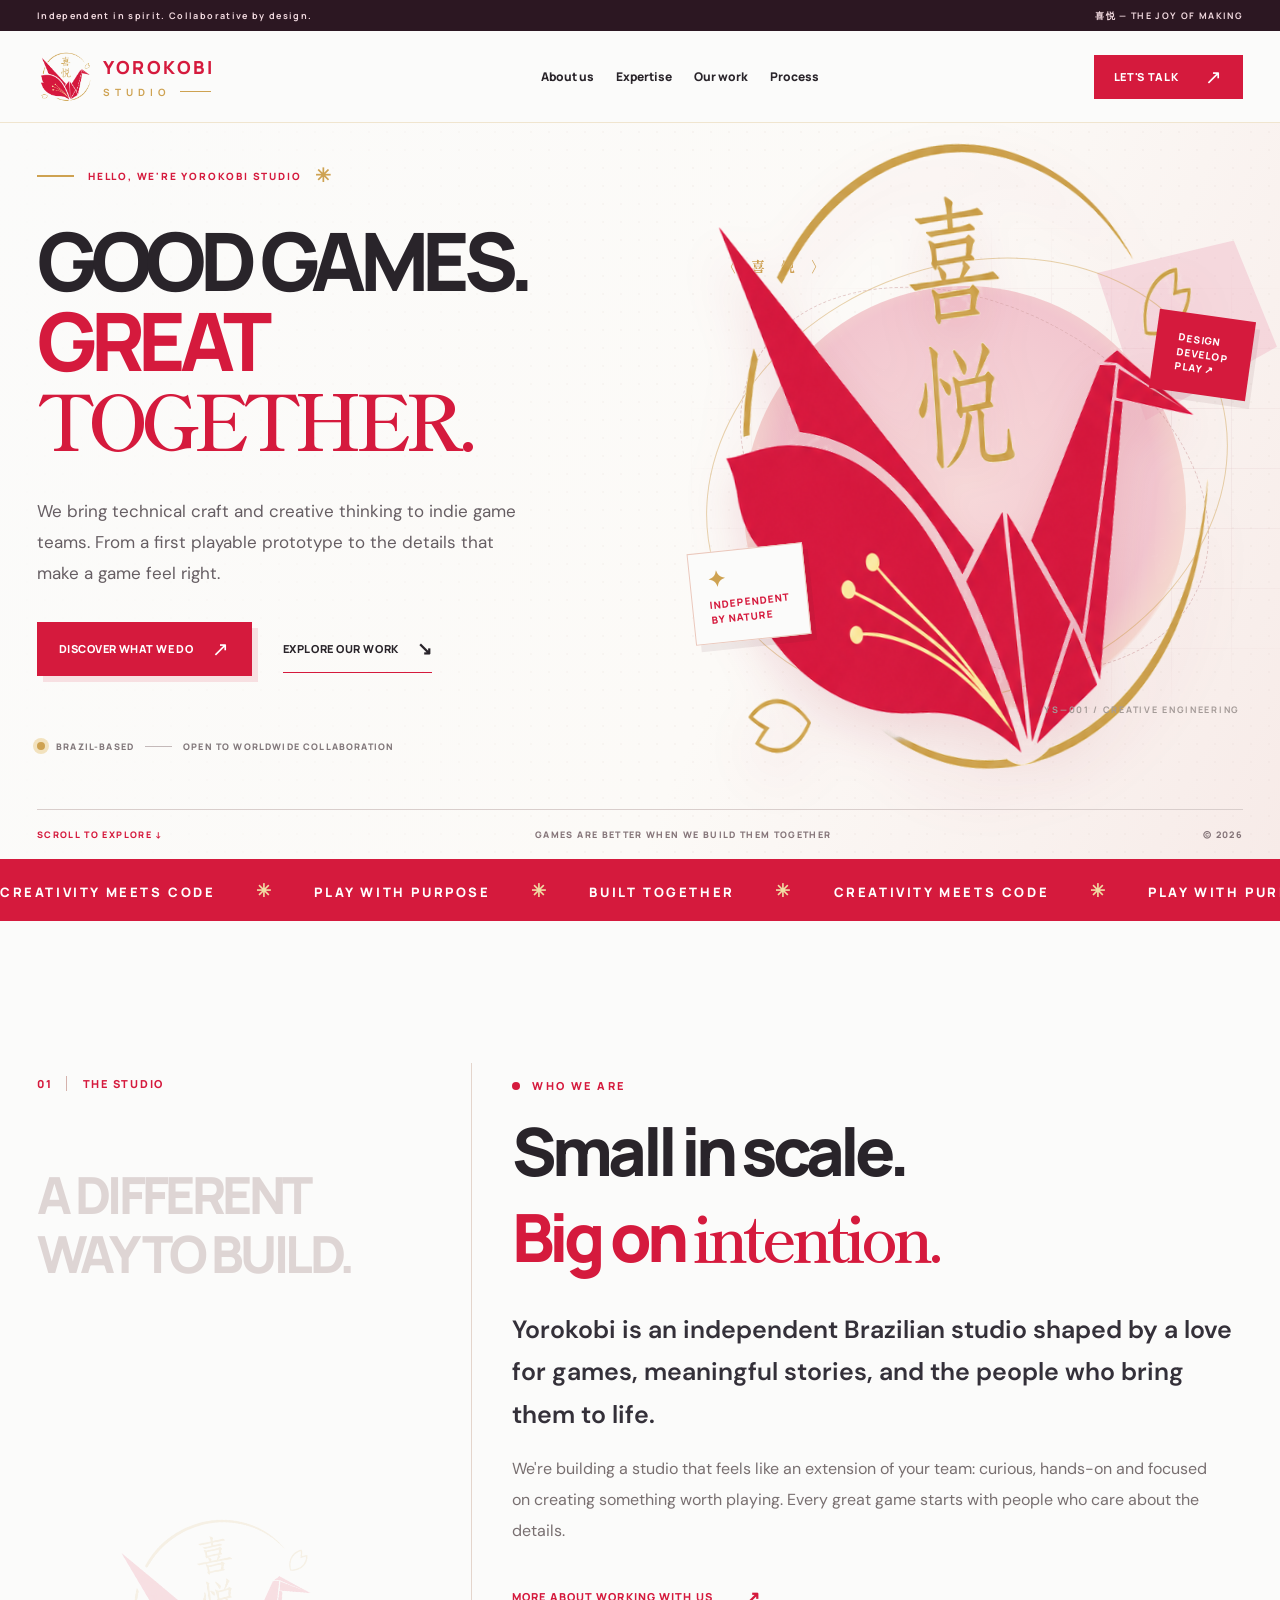
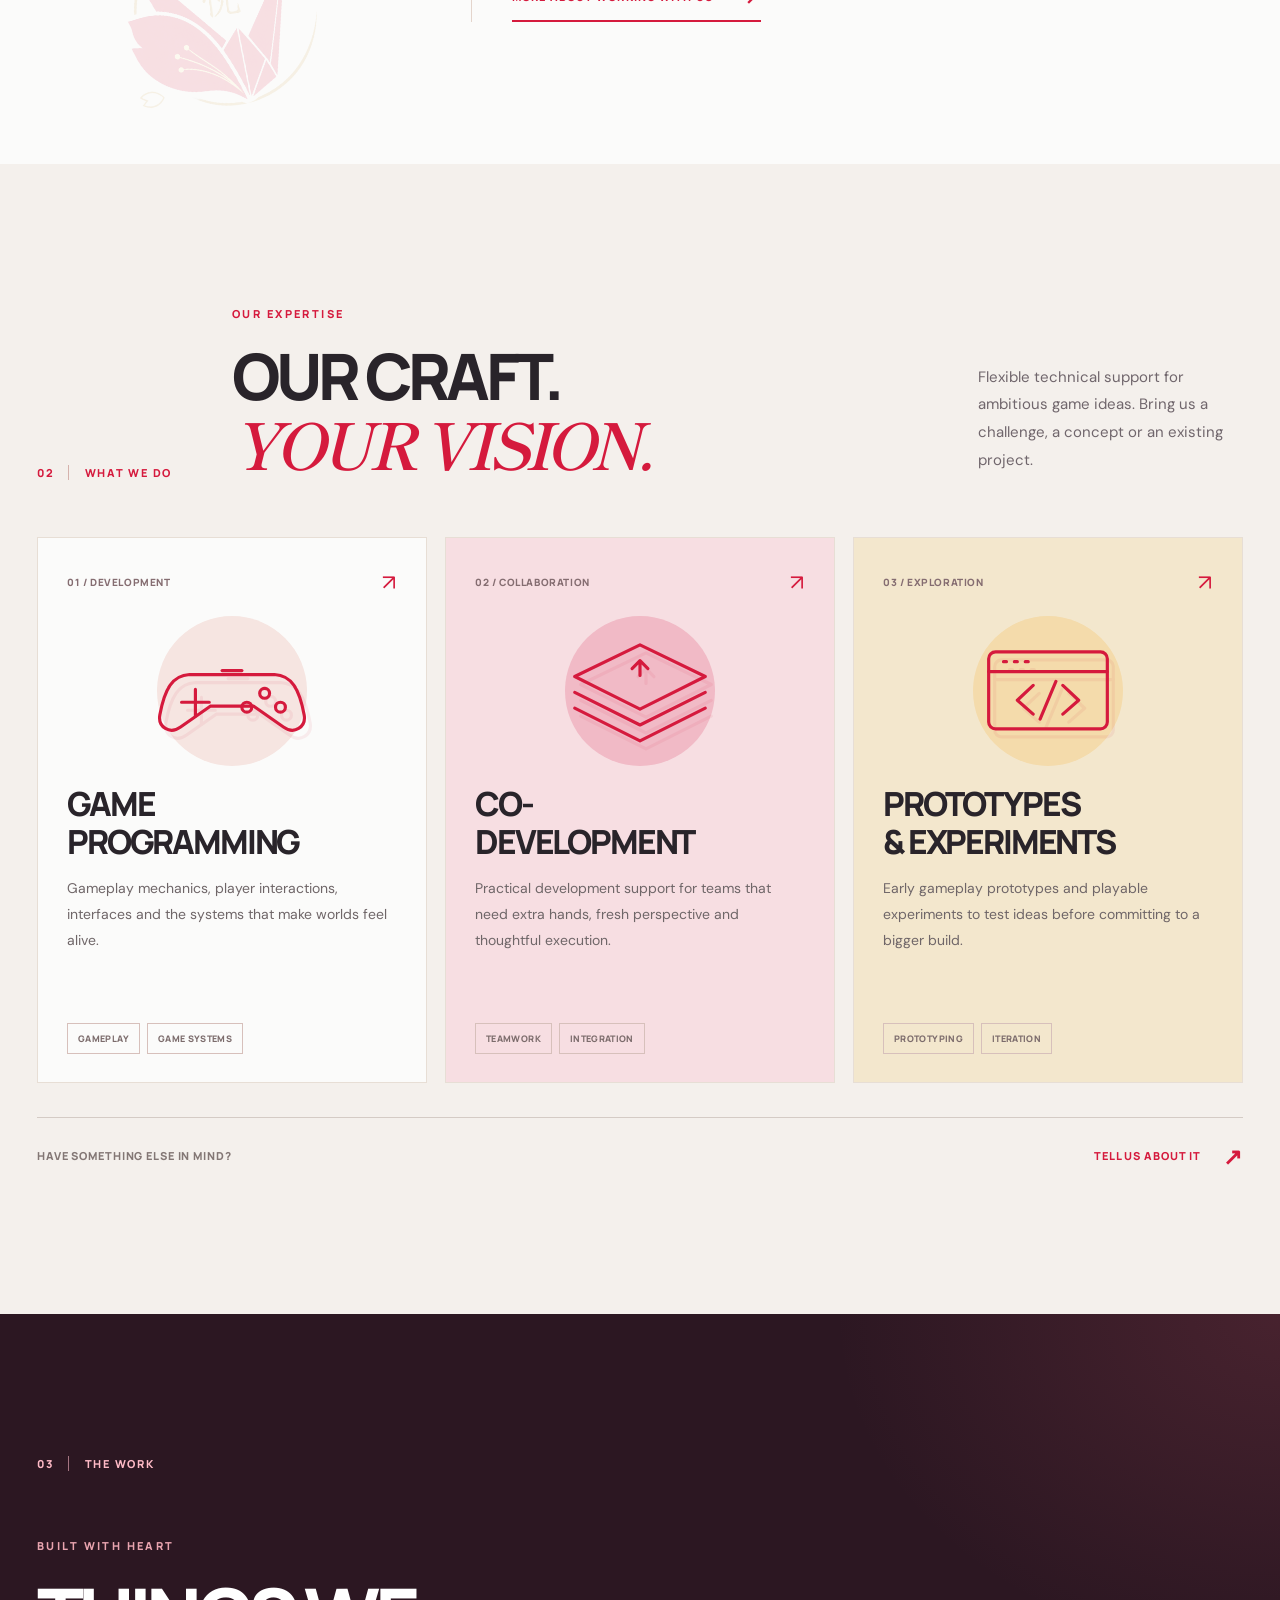
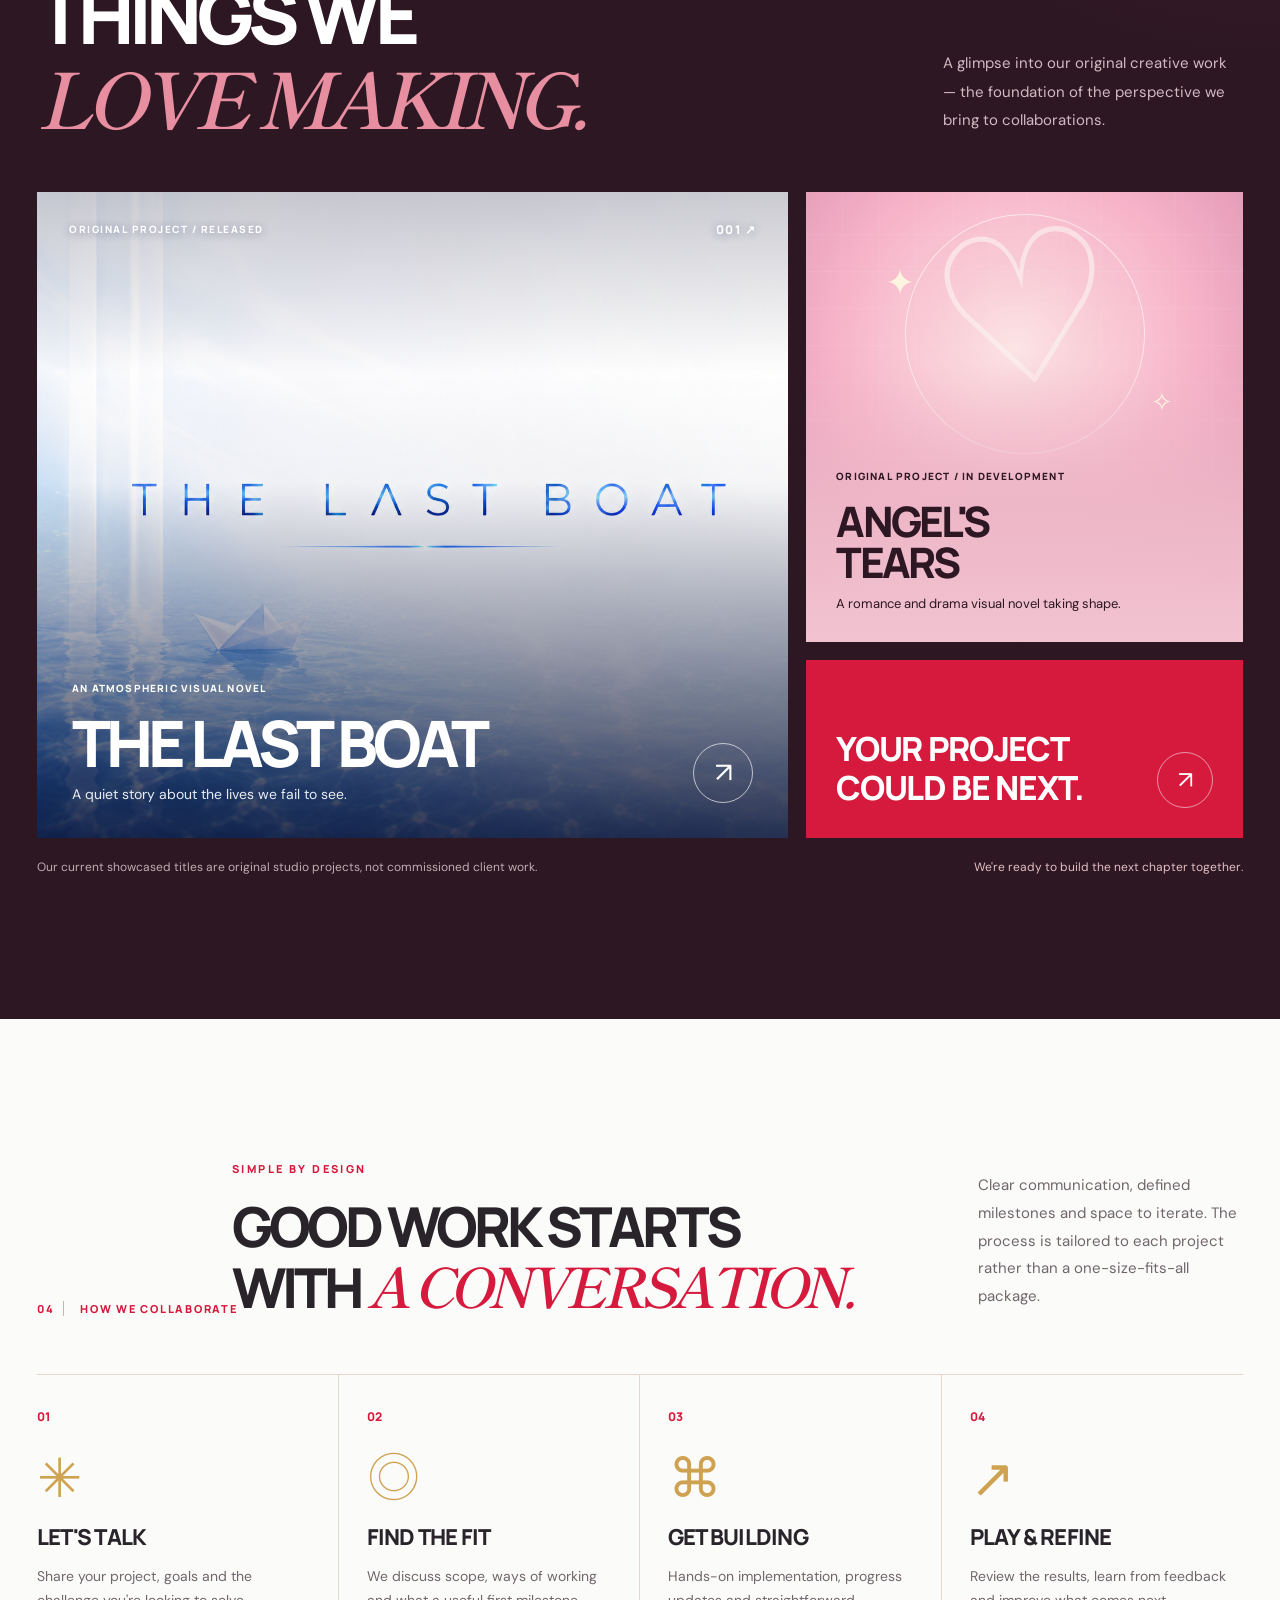
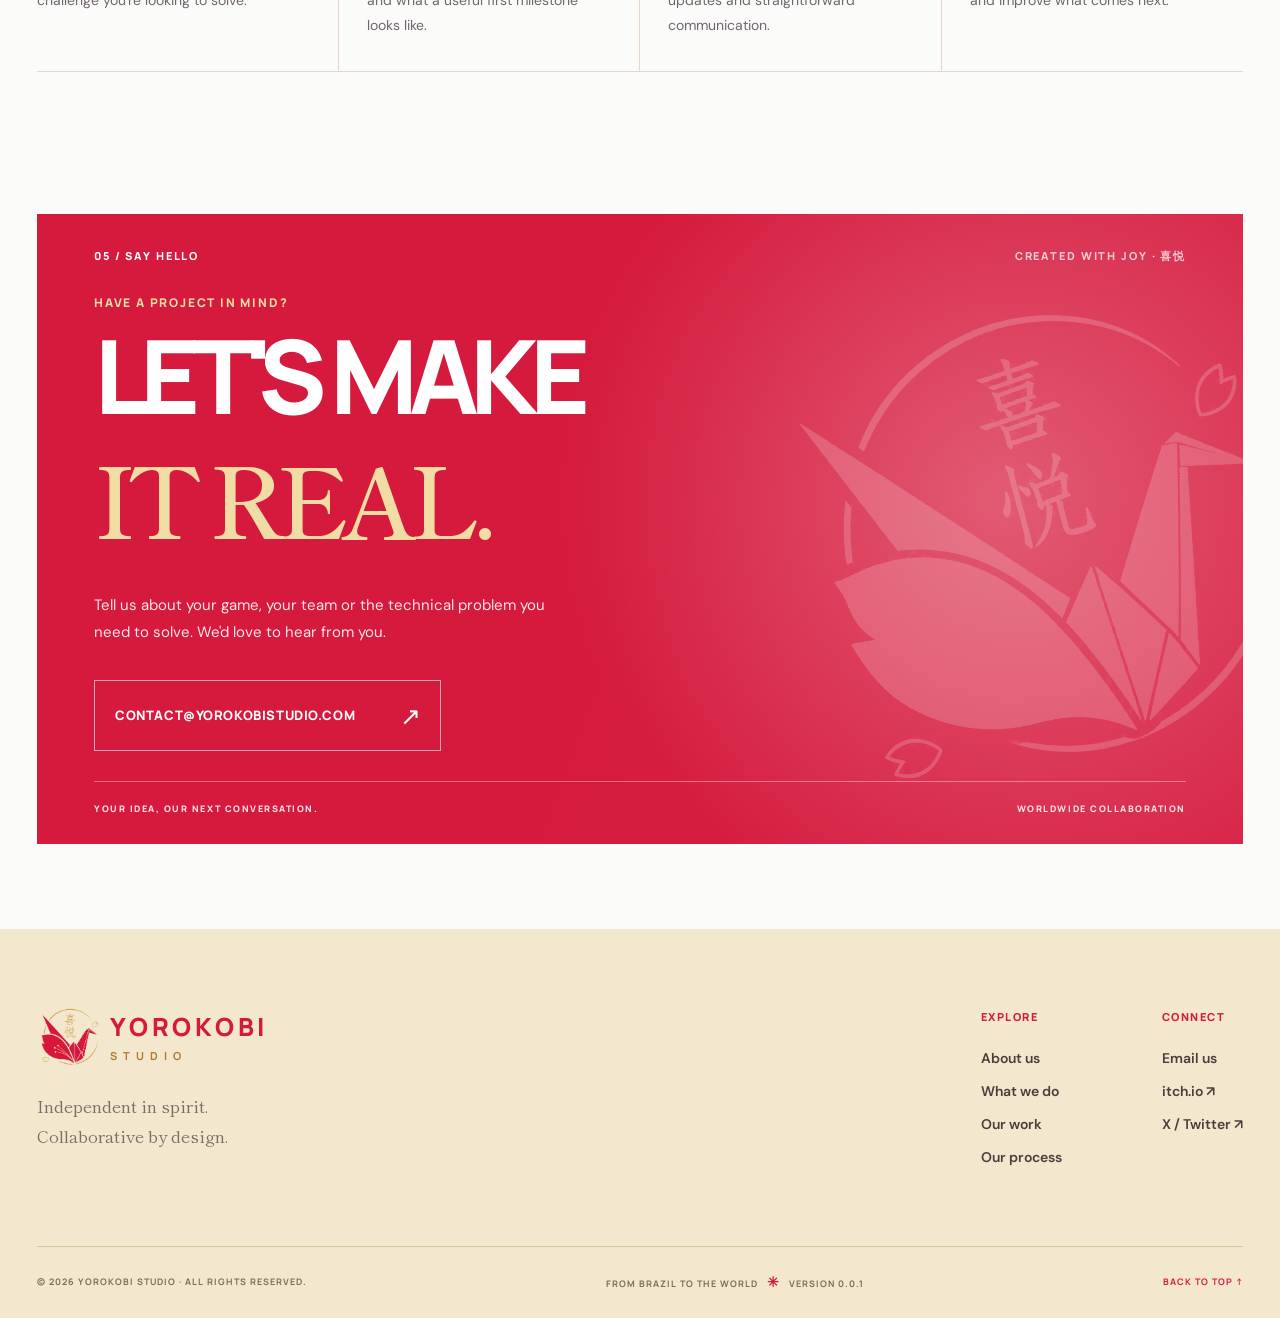
==== commit 4e49d008: "feat(site): deploy approved v0.0.1 landing page" ====
--- a/index.html
+++ b/index.html
@@ -3,157 +3,148 @@
 <head>
   <meta charset="utf-8">
   <meta name="viewport" content="width=device-width, initial-scale=1">
-  <title>Yorokobi Studio — Emotional Visual Novels</title>
-  <meta name="description" content="Yorokobi Studio is an independent visual novel studio creating emotional stories about connection, growth, loss, hope, and joy. Play The Last Boat on itch.io.">
-  <link rel="canonical" href="https://yorokobistudio.com/index.html">
-  <link rel="alternate" hreflang="en" href="https://yorokobistudio.com/index.html">
-  <link rel="alternate" hreflang="pt-BR" href="https://yorokobistudio.com/pt-br/index.html">
-  <link rel="alternate" hreflang="x-default" href="https://yorokobistudio.com/index.html">
-  <meta name="theme-color" content="#F7F6F2">
-
+  <meta name="color-scheme" content="light">
+  <meta name="theme-color" content="#FBFBFA">
+  <meta name="description" content="Yorokobi Studio is an independent game development partner from Brazil. Game programming, co-development and prototyping for creative teams around the world.">
   <meta property="og:type" content="website">
-  <meta property="og:site_name" content="Yorokobi Studio">
-  <meta property="og:title" content="Yorokobi Studio — The Last Boat">
-  <meta property="og:description" content="Play The Last Boat, a short reflective visual novel about the lives we fail to see.">
-  <meta property="og:url" content="https://yorokobistudio.com/index.html">
-  <meta property="og:image" content="https://yorokobistudio.com/assets/img/games/the-last-boat/cover.png">
-  <meta property="og:image:width" content="1408">
-  <meta property="og:image:height" content="1117">
-  <meta property="og:image:alt" content="Promotional artwork for The Last Boat, showing a paper boat floating on luminous blue water.">
-  <meta property="og:locale" content="en_US">
-  <meta property="og:locale:alternate" content="pt_BR">
-
-  <meta name="twitter:card" content="summary_large_image">
-  <meta name="twitter:title" content="Yorokobi Studio — The Last Boat">
-  <meta name="twitter:description" content="Play The Last Boat, a short reflective visual novel about the lives we fail to see.">
-  <meta name="twitter:image" content="https://yorokobistudio.com/assets/img/games/the-last-boat/cover.png">
-  <meta name="twitter:image:alt" content="Promotional artwork for The Last Boat, showing a paper boat floating on luminous blue water.">
-
+  <meta property="og:title" content="Yorokobi Studio — Made to Create Together">
+  <meta property="og:description" content="Independent game development, programming, prototyping and co-development for creators worldwide.">
+  <meta property="og:url" content="https://www.yorokobistudio.com/">
+  <meta property="og:image" content="https://www.yorokobistudio.com/assets/img/yorokobi-original.jpg">
+  <link rel="canonical" href="https://www.yorokobistudio.com/">
   <link rel="icon" href="assets/favicon/favicon.ico" sizes="any">
-  <link rel="icon" type="image/svg+xml" href="assets/favicon/favicon.svg">
-  <link rel="icon" type="image/png" sizes="32x32" href="assets/favicon/favicon-32x32.png">
-  <link rel="icon" type="image/png" sizes="16x16" href="assets/favicon/favicon-16x16.png">
+  <link rel="icon" href="assets/favicon/favicon.svg" type="image/svg+xml">
   <link rel="apple-touch-icon" href="assets/favicon/apple-touch-icon.png">
   <link rel="preconnect" href="https://fonts.googleapis.com">
   <link rel="preconnect" href="https://fonts.gstatic.com" crossorigin>
-  <link href="https://fonts.googleapis.com/css2?family=Shippori+Mincho:wght@500;700&family=Inter:wght@400;500;600;700&display=swap" rel="stylesheet">
-  <link rel="stylesheet" href="assets/css/style.css?v=2">
+  <link href="https://fonts.googleapis.com/css2?family=DM+Sans:wght@400;500;600;700&family=Manrope:wght@400;500;600;700;800&family=Shippori+Mincho:wght@500;600;700&display=swap" rel="stylesheet">
+  <link rel="stylesheet" href="assets/css/style.css">
+  <title>Yorokobi Studio — Made to Create Together</title>
 </head>
 <body>
-  <a class="skip-link" href="#main-content">Skip to content</a>
-  <header class="site-header">
-    <div class="header-inner">
-      <a class="brand" href="index.html" aria-label="Yorokobi Studio — home">
-        <img class="brand-logo" src="assets/img/logo-mark.svg" alt="" aria-hidden="true" width="48" height="48">
-        <span class="brand-text"><span class="brand-name">Yorokobi Studio</span><span class="brand-sub">喜悦 · Visual Novels</span></span>
+  <a href="#main" class="skip-link">Skip to content</a>
+  <div class="topline" aria-hidden="true">
+    <div class="container topline-inner"><span>Independent in spirit. Collaborative by design.</span><span>喜悦 — THE JOY OF MAKING</span></div>
+  </div>
+  <header class="site-header" data-header>
+    <div class="container nav-shell">
+      <a class="brand" href="#top" aria-label="Yorokobi Studio home">
+        <img src="assets/img/yorokobi-crane.png" width="56" height="56" alt="" class="brand-symbol">
+        <span class="brand-type"><strong>YOROKOBI</strong><span>STUDIO<span class="brand-line"></span></span></span>
       </a>
-      <button class="nav-toggle" type="button" aria-label="Open navigation menu" aria-controls="site-nav" aria-expanded="false" data-nav-toggle>
+      <nav class="desktop-nav" aria-label="Primary navigation">
+        <a href="#about">About us</a><a href="#services">Expertise</a><a href="#work">Our work</a><a href="#process">Process</a>
+      </nav>
+      <a class="header-cta" href="mailto:contact@yorokobistudio.com?subject=Project%20inquiry%20%E2%80%94%20Yorokobi%20Studio">LET'S TALK <span aria-hidden="true">↗</span></a>
+      <button class="menu-toggle" type="button" data-menu-toggle aria-controls="mobile-menu" aria-expanded="false" aria-label="Open navigation menu">
         <span></span><span></span><span></span>
       </button>
-      <nav class="site-nav" id="site-nav" aria-label="Primary navigation" data-site-nav>
-        <a href="index.html" class="active" aria-current="page">Home</a>
-        <a href="works.html">Games</a>
-        <a href="studio.html">Studio</a>
-        <a href="press.html">Press</a>
-        <a href="contact.html">Contact</a>
-        <a href="https://yorokobi-studio.itch.io/" target="_blank" rel="noopener noreferrer">itch.io</a>
-        <a href="https://x.com/YorokobiStudio" target="_blank" rel="noopener noreferrer">X</a>
-        <span class="language-switch" aria-label="Language"><span aria-current="page">EN</span><a href="pt-br/index.html" lang="pt-BR" hreflang="pt-BR">PT-BR</a></span>
-      </nav>
     </div>
+    <nav class="mobile-nav" id="mobile-menu" aria-label="Mobile navigation" data-mobile-nav hidden>
+      <a href="#about">About us</a><a href="#services">Expertise</a><a href="#work">Our work</a><a href="#process">Process</a><a href="#contact">Contact us ↗</a>
+    </nav>
   </header>
 
-  <main id="main-content">
-    <section class="game-hero" aria-labelledby="featured-game-title">
-      <img class="game-hero-art" src="assets/img/games/the-last-boat/cover.png" width="1408" height="1117" alt="Promotional artwork for The Last Boat, showing a paper boat floating on luminous blue water." fetchpriority="high">
-      <div class="game-hero-shade" aria-hidden="true"></div>
-      <div class="game-hero-content fade-in">
-        <span class="game-status game-status-released">Released</span>
-        <p class="game-hero-studio">A visual novel by Yorokobi Studio</p>
-        <h1 id="featured-game-title">The Last Boat</h1>
-        <p>A short reflective visual novel about the lives we fail to see.</p>
-        <div class="hero-actions">
-          <a class="button button-primary" href="https://yorokobi-studio.itch.io/the-last-boat-demo" target="_blank" rel="noopener noreferrer">Play on itch.io</a>
-          <a class="button button-light" href="works.html">View all games</a>
+  <main id="main">
+    <section class="hero" id="top" aria-labelledby="hero-title">
+      <div class="hero-backdrop" aria-hidden="true"></div>
+      <div class="container hero-inner">
+        <div class="hero-copy">
+          <div class="eyebrow"><span class="eyebrow-line"></span> HELLO, WE'RE YOROKOBI STUDIO <span class="eyebrow-cross" aria-hidden="true">✳</span></div>
+          <h1 id="hero-title">GOOD GAMES.<br><span>GREAT</span><br><em>TOGETHER.</em></h1>
+          <p class="hero-description">We bring technical craft and creative thinking to indie game teams. From a first playable prototype to the details that make a game feel right.</p>
+          <div class="hero-buttons">
+            <a href="#services" class="btn btn-primary">DISCOVER WHAT WE DO <span aria-hidden="true">↗</span></a>
+            <a href="#work" class="text-link">EXPLORE OUR WORK <span aria-hidden="true">↘</span></a>
+          </div>
+          <div class="hero-footnote"><span class="status-ping"></span> BRAZIL-BASED <span class="hero-footnote-divider"></span> OPEN TO WORLDWIDE COLLABORATION</div>
+        </div>
+        <div class="hero-stage" role="img" aria-label="Yorokobi Studio red origami crane emblem">
+          <div class="hero-stage-grid" aria-hidden="true"></div>
+          <div class="hero-stage-orbit orbit-one" aria-hidden="true"></div>
+          <div class="hero-stage-orbit orbit-two" aria-hidden="true"></div>
+          <div class="hero-stage-sun" aria-hidden="true"></div>
+          <div class="hero-stage-pink" aria-hidden="true"></div>
+          <div class="hero-ornament top" aria-hidden="true">〈 喜 悦 〉</div>
+          <img class="hero-crane" src="assets/img/yorokobi-crane.png" width="705" height="665" alt="">
+          <div class="stage-sticker sticker-top" aria-hidden="true"><span>DESIGN</span><span>DEVELOP</span><span>PLAY ↗</span></div>
+          <div class="stage-sticker sticker-bottom" aria-hidden="true"><span class="sticker-symbol">✦</span><span>INDEPENDENT<br>BY NATURE</span></div>
+          <span class="stage-coordinate" aria-hidden="true">YS—001 / CREATIVE ENGINEERING</span>
+        </div>
+      </div>
+      <div class="hero-bottom container"><span>SCROLL TO EXPLORE <span aria-hidden="true">↓</span></span><span>GAMES ARE BETTER WHEN WE BUILD THEM TOGETHER</span><span>© 2026</span></div>
+    </section>
+
+    <div class="marquee" aria-label="Programming, collaboration and creativity"><div class="marquee-track" aria-hidden="true">
+      <span>CREATIVITY MEETS CODE <b>✳</b> PLAY WITH PURPOSE <b>✳</b> BUILT TOGETHER <b>✳</b> CREATIVITY MEETS CODE <b>✳</b> PLAY WITH PURPOSE <b>✳</b> BUILT TOGETHER <b>✳</b></span>
+    </div></div>
+
+    <section class="intro section-pad" id="about" aria-labelledby="about-title">
+      <div class="container intro-grid">
+        <div class="section-side reveal"><div class="section-index"><span>01</span><span>THE STUDIO</span></div><div class="intro-chapter">A DIFFERENT<br>WAY TO BUILD.</div><img src="assets/img/yorokobi-crane.png" alt="" loading="lazy" class="intro-watermark"></div>
+        <div class="intro-content reveal">
+          <p class="micro-heading"><span class="red-dot"></span> WHO WE ARE</p>
+          <h2 id="about-title">Small in scale.<br><span>Big on</span> <em>intention.</em></h2>
+          <p class="intro-lead">Yorokobi is an independent Brazilian studio shaped by a love for games, meaningful stories, and the people who bring them to life.</p>
+          <p>We're building a studio that feels like an extension of your team: curious, hands-on and focused on creating something worth playing. Every great game starts with people who care about the details.</p>
+          <a href="#contact" class="underlined-link">MORE ABOUT WORKING WITH US <span aria-hidden="true">↗</span></a>
         </div>
       </div>
     </section>
 
-    <section class="studio-intro section">
-      <div class="container studio-intro-grid">
-        <div class="fade-in">
-          <span class="eyebrow">Yorokobi Studio · 喜悦</span>
-          <h2 class="section-title">Stories that hold difficult feelings with tenderness.</h2>
+    <section class="services section-pad" id="services" aria-labelledby="services-title">
+      <div class="container">
+        <div class="section-heading reveal"><div class="section-index"><span>02</span><span>WHAT WE DO</span></div><div><p class="micro-heading">OUR EXPERTISE</p><h2 id="services-title">OUR CRAFT.<br><em>YOUR VISION.</em></h2></div><p>Flexible technical support for ambitious game ideas. Bring us a challenge, a concept or an existing project.</p></div>
+        <div class="services-grid">
+          <a class="service-card reveal" href="mailto:contact@yorokobistudio.com?subject=Game%20programming%20inquiry"><div class="service-top"><span>01 / DEVELOPMENT</span><span class="service-arrow" aria-hidden="true">↗</span></div><div class="service-visual gamepad-visual" aria-hidden="true"><svg viewBox="0 0 180 115"><path d="M47 41C30 42 22 55 17 82c-2 12 10 20 21 12l30-21h44l30 21c11 8 23 0 21-12-5-27-13-40-30-41H47Z"/><path d="M53 56v27M39 69h28"/><circle cx="123" cy="60" r="5"/><circle cx="139" cy="74" r="5"/><circle cx="105" cy="74" r="5"/><path d="M80 37h20"/></svg></div><div><h3>GAME<br>PROGRAMMING</h3><p>Gameplay mechanics, player interactions, interfaces and the systems that make worlds feel alive.</p></div><div class="service-tags"><span>GAMEPLAY</span><span>GAME SYSTEMS</span></div></a>
+          <a class="service-card service-card-pink reveal" href="mailto:contact@yorokobistudio.com?subject=Co-development%20inquiry"><div class="service-top"><span>02 / COLLABORATION</span><span class="service-arrow" aria-hidden="true">↗</span></div><div class="service-visual stack-visual" aria-hidden="true"><svg viewBox="0 0 180 115"><path d="m90 11 66 32-66 33-66-33 66-32Z"/><path d="m24 59 66 33 66-33M24 75l66 33 66-33"/><path d="M90 42v-15M82 35l8-8 8 8"/></svg></div><div><h3>CO-<br>DEVELOPMENT</h3><p>Practical development support for teams that need extra hands, fresh perspective and thoughtful execution.</p></div><div class="service-tags"><span>TEAMWORK</span><span>INTEGRATION</span></div></a>
+          <a class="service-card service-card-gold reveal" href="mailto:contact@yorokobistudio.com?subject=Prototyping%20inquiry"><div class="service-top"><span>03 / EXPLORATION</span><span class="service-arrow" aria-hidden="true">↗</span></div><div class="service-visual prototype-visual" aria-hidden="true"><svg viewBox="0 0 180 115"><rect x="30" y="18" width="120" height="78" rx="7"/><path d="M30 38h120M45 28h3M56 28h3M67 28h3M75 52l-16 15 16 14M105 52l16 15-16 14M98 48l-16 38"/></svg></div><div><h3>PROTOTYPES<br>&amp; EXPERIMENTS</h3><p>Early gameplay prototypes and playable experiments to test ideas before committing to a bigger build.</p></div><div class="service-tags"><span>PROTOTYPING</span><span>ITERATION</span></div></a>
         </div>
-        <div class="studio-intro-copy fade-in">
-          <p>We are an independent visual novel studio focused on emotional stories about connection, personal growth, loss, hope, and joy.</p>
-          <p>Our work values atmosphere, sincere character writing, and the quiet moments that remain with you after the screen fades.</p>
-          <a class="text-link" href="studio.html">Meet the studio</a>
-        </div>
+        <div class="services-foot reveal"><span>HAVE SOMETHING ELSE IN MIND?</span><a href="mailto:contact@yorokobistudio.com?subject=Let's%20discuss%20a%20game%20project">TELL US ABOUT IT <span aria-hidden="true">↗</span></a></div>
       </div>
     </section>
 
-    <section class="section games-preview" aria-labelledby="games-title">
+    <section class="work section-pad" id="work" aria-labelledby="work-title">
       <div class="container">
-        <div class="section-header">
-          <div><span class="eyebrow">Our Games</span><h2 class="section-title" id="games-title">Published stories and what comes next.</h2></div>
-          <a class="text-link" href="works.html">View all games</a>
+        <div class="work-title-row reveal"><div><div class="section-index light-index"><span>03</span><span>THE WORK</span></div><p class="micro-heading light-micro">BUILT WITH HEART</p><h2 id="work-title">THINGS WE<br><em>LOVE MAKING.</em></h2></div><p>A glimpse into our original creative work — the foundation of the perspective we bring to collaborations.</p></div>
+        <div class="work-showcase reveal">
+          <a class="work-feature" href="https://yorokobi-studio.itch.io/" target="_blank" rel="noopener noreferrer" aria-label="Visit Yorokobi Studio on itch.io to explore The Last Boat">
+            <img src="assets/img/the-last-boat.png" alt="The Last Boat cover artwork: a paper boat floating across luminous blue water" loading="lazy">
+            <div class="work-feature-shade"></div>
+            <div class="work-feature-top"><span>ORIGINAL PROJECT / RELEASED</span><span>001 ↗</span></div>
+            <div class="work-feature-bottom"><div><span class="tiny-label">AN ATMOSPHERIC VISUAL NOVEL</span><h3>THE LAST BOAT</h3><p>A quiet story about the lives we fail to see.</p></div><span class="work-circle" aria-hidden="true">↗</span></div>
+          </a>
+          <div class="work-side">
+            <article class="work-upcoming"><div class="work-upcoming-art" aria-hidden="true"><span class="falling-star star-a">✦</span><span class="falling-star star-b">✧</span><div class="heart-line">♡</div><div class="angel-arc"></div></div><div class="work-upcoming-body"><span class="tiny-label">ORIGINAL PROJECT / IN DEVELOPMENT</span><h3>ANGEL'S<br>TEARS</h3><p>A romance and drama visual novel taking shape.</p></div></article>
+            <a class="work-more" href="#contact"><span>YOUR PROJECT<br>COULD BE NEXT.</span><span class="round-arrow" aria-hidden="true">↗</span></a>
+          </div>
         </div>
-        <div class="game-list">
-          <article class="game-row game-row-featured fade-in">
-            <a class="game-row-media" href="https://yorokobi-studio.itch.io/the-last-boat-demo" target="_blank" rel="noopener noreferrer" aria-label="Play The Last Boat on itch.io">
-              <img src="assets/img/games/the-last-boat/cover.png" width="1408" height="1117" loading="lazy" alt="Promotional artwork for The Last Boat, showing a paper boat floating on luminous blue water.">
-            </a>
-            <div class="game-row-content">
-              <span class="game-status game-status-released">Released</span>
-              <h3>The Last Boat</h3>
-              <p>A short reflective visual novel about the lives we fail to see.</p>
-              <a class="text-link" href="https://yorokobi-studio.itch.io/the-last-boat-demo" target="_blank" rel="noopener noreferrer">Play on itch.io</a>
-            </div>
-          </article>
-
-          <article class="game-row game-row-upcoming fade-in">
-            <div class="game-row-mark" aria-hidden="true"><span>喜悦</span></div>
-            <div class="game-row-content">
-              <span class="game-status game-status-upcoming">Coming Soon</span>
-              <h3>Angel’s Tears</h3>
-              <p>A short romance and drama visual novel currently in development.</p>
-              <p class="release-note" data-release-message>Release date to be announced. More details will be shared when the project is ready.</p>
-            </div>
-          </article>
-        </div>
+        <div class="work-disclaimer">Our current showcased titles are original studio projects, not commissioned client work. <span>We're ready to build the next chapter together.</span></div>
       </div>
     </section>
 
-    <section class="follow-band" aria-labelledby="follow-title">
-      <div class="container follow-band-inner">
-        <div>
-          <span class="eyebrow">Stay Close</span>
-          <h2 id="follow-title">Follow the next chapter.</h2>
-          <p>Find our releases on itch.io and follow studio updates on X.</p>
-        </div>
-        <div class="follow-actions">
-          <a class="button button-primary" href="https://yorokobi-studio.itch.io/" target="_blank" rel="noopener noreferrer">Visit itch.io</a>
-          <a class="button button-secondary" href="https://x.com/YorokobiStudio" target="_blank" rel="noopener noreferrer">Follow on X</a>
-          <a class="button button-secondary" href="contact.html">Contact</a>
-        </div>
+    <section class="approach section-pad" id="process" aria-labelledby="process-title"><div class="container">
+      <div class="section-heading reveal approach-heading"><div class="section-index"><span>04</span><span>HOW WE COLLABORATE</span></div><div><p class="micro-heading">SIMPLE BY DESIGN</p><h2 id="process-title">GOOD WORK STARTS<br>WITH <em>A CONVERSATION.</em></h2></div><p>Clear communication, defined milestones and space to iterate. The process is tailored to each project rather than a one-size-fits-all package.</p></div>
+      <div class="steps">
+        <article class="step reveal"><span class="step-num">01</span><div class="step-icon" aria-hidden="true">✳</div><h3>LET'S TALK</h3><p>Share your project, goals and the challenge you're looking to solve.</p></article>
+        <article class="step reveal"><span class="step-num">02</span><div class="step-icon" aria-hidden="true">◎</div><h3>FIND THE FIT</h3><p>We discuss scope, ways of working and what a useful first milestone looks like.</p></article>
+        <article class="step reveal"><span class="step-num">03</span><div class="step-icon" aria-hidden="true">⌘</div><h3>GET BUILDING</h3><p>Hands-on implementation, progress updates and straightforward communication.</p></article>
+        <article class="step reveal"><span class="step-num">04</span><div class="step-icon" aria-hidden="true">↗</div><h3>PLAY &amp; REFINE</h3><p>Review the results, learn from feedback and improve what comes next.</p></article>
       </div>
-    </section>
+    </div></section>
+
+    <section class="contact-section" id="contact" aria-labelledby="contact-title"><div class="container contact-box reveal">
+      <div class="contact-topline"><span>05 / SAY HELLO</span><span>CREATED WITH JOY · 喜悦</span></div>
+      <img src="assets/img/yorokobi-crane.png" class="contact-bird" alt="" loading="lazy">
+      <div class="contact-body"><p>HAVE A PROJECT IN MIND?</p><h2 id="contact-title">LET'S MAKE<br><em>IT REAL.</em></h2><span>Tell us about your game, your team or the technical problem you need to solve. We'd love to hear from you.</span><a class="contact-action" href="mailto:contact@yorokobistudio.com?subject=Game%20development%20inquiry"><span>CONTACT@YOROKOBISTUDIO.COM</span><strong aria-hidden="true">↗</strong></a></div>
+      <div class="contact-bottom"><span>YOUR IDEA, OUR NEXT CONVERSATION.</span><span>WORLDWIDE COLLABORATION</span></div>
+    </div></section>
   </main>
 
-  <footer class="site-footer">
-    <div class="footer-inner">
-      <div class="footer-brand">
-        <h2><span class="footer-kanji">喜悦</span> Yorokobi Studio</h2>
-        <p class="footer-tagline">Joy earned through overcoming hardship.</p>
-        <p class="footer-note">Independent visual novels about connection, growth, loss, hope, and joy.</p>
-        <p class="footer-small">© 2026 Yorokobi Studio. All rights reserved.</p>
-      </div>
-      <nav class="footer-links" aria-label="Footer navigation">
-        <a href="index.html">Home</a><a href="works.html">Games</a><a href="studio.html">Studio</a><a href="roadmap.html">Roadmap</a><a href="support.html">Support</a><a href="press.html">Press</a><a href="contact.html">Contact</a><a href="https://yorokobi-studio.itch.io/" target="_blank" rel="noopener noreferrer">itch.io</a><a href="https://x.com/YorokobiStudio" target="_blank" rel="noopener noreferrer">X</a>
-      </nav>
-    </div>
-  </footer>
-  <script src="assets/js/main.js?v=2"></script>
+  <footer class="site-footer"><div class="container">
+    <div class="footer-main"><div><a href="#top" class="footer-brand"><img src="assets/img/yorokobi-crane.png" alt="" width="64" height="64" loading="lazy"><span><strong>YOROKOBI</strong><small>STUDIO</small></span></a><p>Independent in spirit.<br>Collaborative by design.</p></div><div class="footer-links"><div><span>EXPLORE</span><a href="#about">About us</a><a href="#services">What we do</a><a href="#work">Our work</a><a href="#process">Our process</a></div><div><span>CONNECT</span><a href="mailto:contact@yorokobistudio.com">Email us</a><a href="https://yorokobi-studio.itch.io/" rel="noopener noreferrer" target="_blank">itch.io ↗</a><a href="https://x.com/YorokobiStudio" rel="noopener noreferrer" target="_blank">X / Twitter ↗</a></div></div></div>
+    <div class="footer-bottom"><span>© <span id="year">2026</span> YOROKOBI STUDIO · ALL RIGHTS RESERVED.</span><span>FROM BRAZIL TO THE WORLD <b>✳</b> VERSION 0.0.1</span><a href="#top">BACK TO TOP ↑</a></div>
+  </div></footer>
+  <script src="assets/js/main.js" defer></script>
 </body>
 </html>
--- a/assets/css/style.css
+++ b/assets/css/style.css
@@ -1,1936 +1,376 @@
-/*
-  Yorokobi Studio static MVP
-  Palette:
-  - Off-white: #F8F5EF
-  - Carmine: #DC143C
-  - Soft gold: #C6A43F
-  - Dark text: #2B2523
-  - Soft gray: #8A817C
-  - Alternate light: #FFFDF8
-*/
-
-:root {
-  --color-bg: #F7F6F2;
-  --color-bg-soft: #FFFFFF;
-  --color-card: rgba(255, 255, 255, 0.9);
-  --color-text: #22252B;
-  --color-muted: #656A73;
-  --color-red: #DC143C;
-  --color-red-dark: #A80F2D;
-  --color-gold: #C6A43F;
-  --color-blue: #1E64B7;
-  --color-blue-dark: #173E69;
-  --color-line: rgba(34, 37, 43, 0.14);
-  --color-shadow: rgba(34, 37, 43, 0.10);
-  --font-title: "Shippori Mincho", "Noto Serif JP", "Noto Serif", Georgia, serif;
-  --font-body: "Inter", "Noto Sans", "Montserrat", system-ui, -apple-system, BlinkMacSystemFont, "Segoe UI", sans-serif;
-  --container: min(1120px, calc(100% - 40px));
-  --radius: 8px;
-  --radius-sm: 6px;
-  --shadow: 0 18px 48px var(--color-shadow);
-  --transition: 180ms ease;
-}
-
-*,
-*::before,
-*::after {
-  box-sizing: border-box;
-}
-
-html {
-  color: var(--color-text);
-  background: var(--color-bg);
-  scroll-behavior: smooth;
-}
-
-body {
-  margin: 0;
-  min-height: 100vh;
-  font-family: var(--font-body);
-  line-height: 1.65;
-  background: var(--color-bg);
-  color: var(--color-text);
-}
-
-body.nav-open {
-  overflow: hidden;
-}
-
-img,
-svg {
-  max-width: 100%;
-  display: block;
-}
-
-a {
-  color: inherit;
-  text-decoration: none;
-}
-
-a:focus-visible,
-button:focus-visible,
-input:focus-visible,
-textarea:focus-visible {
-  outline: 3px solid rgba(220, 20, 60, 0.35);
-  outline-offset: 4px;
-  border-radius: 10px;
-}
-
-p {
-  margin: 0 0 1rem;
-}
-
-.skip-link {
-  position: absolute;
-  top: -80px;
-  left: 16px;
-  z-index: 999;
-  padding: 0.75rem 1rem;
-  color: white;
-  background: var(--color-red);
-  border-radius: 999px;
-}
-
-.skip-link:focus {
-  top: 16px;
-}
-
-.site-header {
-  position: sticky;
-  top: 0;
-  z-index: 100;
-  backdrop-filter: blur(16px);
-  background: rgba(247, 246, 242, 0.92);
-  border-bottom: 1px solid var(--color-line);
-}
-
-.header-inner {
-  width: var(--container);
-  margin: 0 auto;
-  min-height: 78px;
-  display: flex;
-  align-items: center;
-  justify-content: space-between;
-  gap: 1.5rem;
-}
-
-.brand {
-  display: inline-flex;
-  align-items: center;
-  gap: 0.8rem;
-  min-width: max-content;
-}
-
-.brand-mark {
-  width: 44px;
-  height: 44px;
-  display: grid;
-  place-items: center;
-  border: 1px solid rgba(220, 20, 60, 0.2);
-  border-radius: 50%;
-  background:
-    linear-gradient(135deg, rgba(255,255,255,0.75), rgba(198,164,63,0.12)),
-    var(--color-bg-soft);
-  color: var(--color-red);
-  font-family: var(--font-title);
-  font-size: 1.08rem;
-  box-shadow: 0 10px 24px rgba(220, 20, 60, 0.08);
-}
-
-.brand-text {
-  display: flex;
-  flex-direction: column;
-  gap: 0.02rem;
-}
-
-.brand-name {
-  font-family: var(--font-title);
-  font-size: clamp(1.1rem, 2vw, 1.34rem);
-  letter-spacing: 0.03em;
-  font-weight: 700;
-}
-
-.brand-sub {
-  color: var(--color-muted);
-  font-size: 0.72rem;
-  letter-spacing: 0.18em;
-  text-transform: uppercase;
-}
-
-.nav-toggle {
-  display: none;
-  width: 44px;
-  height: 44px;
-  border: 1px solid var(--color-line);
-  border-radius: 999px;
-  background: var(--color-bg-soft);
-  cursor: pointer;
-}
-
-.nav-toggle span {
-  display: block;
-  width: 18px;
-  height: 2px;
-  margin: 4px auto;
-  background: var(--color-text);
-  border-radius: 999px;
-  transition: transform var(--transition), opacity var(--transition);
-}
-
-.nav-toggle[aria-expanded="true"] span:nth-child(1) {
-  transform: translateY(6px) rotate(45deg);
-}
-
-.nav-toggle[aria-expanded="true"] span:nth-child(2) {
-  opacity: 0;
-}
-
-.nav-toggle[aria-expanded="true"] span:nth-child(3) {
-  transform: translateY(-6px) rotate(-45deg);
-}
-
-.site-nav {
-  display: flex;
-  align-items: center;
-  gap: 0.25rem;
-}
-
-.site-nav a {
-  position: relative;
-  padding: 0.7rem 0.85rem;
-  border-radius: 4px;
-  color: var(--color-muted);
-  font-size: 0.92rem;
-  font-weight: 650;
-  transition: color var(--transition), background var(--transition);
-}
-
-.site-nav a:hover,
-.site-nav a.active {
-  color: var(--color-text);
-  background: rgba(255, 253, 248, 0.9);
-}
-
-.site-nav a.active::after {
-  content: "";
-  position: absolute;
-  left: 50%;
-  bottom: 0.4rem;
-  width: 16px;
-  height: 2px;
-  background: var(--color-red);
-  border-radius: 999px;
-  transform: translateX(-50%);
-}
-
-main {
-  width: 100%;
-}
-
-.container {
-  width: var(--container);
-  margin: 0 auto;
-}
-
-.hero {
-  width: var(--container);
-  margin: 0 auto;
-  min-height: calc(100vh - 78px);
-  padding: clamp(4rem, 8vw, 7rem) 0;
-  display: grid;
-  grid-template-columns: minmax(0, 1.05fr) minmax(320px, 0.95fr);
-  align-items: center;
-  gap: clamp(2rem, 6vw, 5.5rem);
-}
-
-.hero-kicker,
-.eyebrow {
-  display: inline-flex;
-  align-items: center;
-  gap: 0.55rem;
-  margin-bottom: 1rem;
-  color: var(--color-red);
-  font-size: 0.78rem;
-  font-weight: 780;
-  letter-spacing: 0.18em;
-  text-transform: uppercase;
-}
-
-.hero-kicker::before,
-.eyebrow::before {
-  content: "";
-  width: 34px;
-  height: 1px;
-  background: var(--color-gold);
-}
-
-.hero-title {
-  margin: 0;
-  font-family: var(--font-title);
-  font-size: clamp(3.2rem, 8.8vw, 7.4rem);
-  line-height: 0.92;
-  letter-spacing: -0.055em;
-}
-
-.hero-kanji {
-  display: inline-block;
-  color: var(--color-red);
-  font-size: 0.58em;
-  letter-spacing: 0.02em;
-  transform: translateY(-0.08em);
-}
-
-.hero-lead {
-  max-width: 660px;
-  margin: 1.6rem 0 0;
-  color: var(--color-muted);
-  font-size: clamp(1.04rem, 2vw, 1.3rem);
-}
-
-.hero-actions,
-.cta-actions,
-.page-actions {
-  display: flex;
-  flex-wrap: wrap;
-  gap: 0.85rem;
-  margin-top: 2rem;
-}
-
-.button {
-  display: inline-flex;
-  align-items: center;
-  justify-content: center;
-  min-height: 48px;
-  padding: 0.82rem 1.2rem;
-  border: 1px solid transparent;
-  border-radius: 6px;
-  font-size: 0.94rem;
-  font-weight: 750;
-  transition: transform var(--transition), box-shadow var(--transition), background var(--transition), border-color var(--transition), color var(--transition);
-}
-
-.button:hover {
-  transform: translateY(-2px);
-}
-
-.button-primary {
-  color: #fff;
-  background: var(--color-red);
-  box-shadow: 0 14px 32px rgba(220, 20, 60, 0.22);
-}
-
-.button-primary:hover {
-  background: var(--color-red-dark);
-}
-
-.button-secondary {
-  color: var(--color-text);
-  background: rgba(255, 253, 248, 0.72);
-  border-color: var(--color-line);
-}
-
-.button-secondary:hover {
-  border-color: rgba(220, 20, 60, 0.28);
-  box-shadow: 0 10px 28px rgba(43, 37, 35, 0.08);
-}
-
-.hero-media {
-  position: relative;
-}
-
-.hero-card {
-  position: relative;
-  overflow: hidden;
-  border: 1px solid var(--color-line);
-  border-radius: 34px;
-  background: var(--color-card);
-  box-shadow: var(--shadow);
-}
-
-.hero-note {
-  position: absolute;
-  right: -0.8rem;
-  bottom: -1rem;
-  width: min(290px, 85%);
-  padding: 1rem 1.1rem;
-  border: 1px solid rgba(198, 164, 63, 0.34);
-  border-radius: 20px;
-  background: rgba(255, 253, 248, 0.92);
-  box-shadow: 0 16px 36px rgba(43, 37, 35, 0.12);
-  backdrop-filter: blur(12px);
-}
-
-.hero-note strong {
-  display: block;
-  margin-bottom: 0.18rem;
-  font-family: var(--font-title);
-  font-size: 1.12rem;
-}
-
-.hero-note span {
-  color: var(--color-muted);
-  font-size: 0.9rem;
-}
-
-.section {
-  padding: clamp(3.7rem, 8vw, 6.5rem) 0;
-}
-
-.section.alt {
-  border-top: 1px solid var(--color-line);
-  border-bottom: 1px solid var(--color-line);
-  background:
-    linear-gradient(180deg, rgba(255,253,248,0.72), rgba(248,245,239,0.66));
-}
-
-.section-header {
-  display: flex;
-  align-items: end;
-  justify-content: space-between;
-  gap: 1.5rem;
-  margin-bottom: 2rem;
-}
-
-.section-title {
-  margin: 0;
-  max-width: 780px;
-  font-family: var(--font-title);
-  font-size: clamp(2.1rem, 5vw, 4.2rem);
-  line-height: 1;
-  letter-spacing: -0.04em;
-}
-
-.section-copy {
-  max-width: 650px;
-  color: var(--color-muted);
-  font-size: 1.04rem;
-}
-
-.text-link {
-  color: var(--color-red);
-  font-weight: 760;
-  text-decoration: underline;
-  text-decoration-color: rgba(220, 20, 60, 0.28);
-  text-underline-offset: 0.25em;
-}
-
-.grid {
-  display: grid;
-  gap: 1.2rem;
-}
-
-.grid-3 {
-  grid-template-columns: repeat(3, minmax(0, 1fr));
-}
-
-.grid-2 {
-  grid-template-columns: repeat(2, minmax(0, 1fr));
-}
-
-.card {
-  position: relative;
-  overflow: hidden;
-  border: 1px solid var(--color-line);
-  border-radius: var(--radius);
-  background: var(--color-card);
-  box-shadow: 0 12px 28px rgba(43, 37, 35, 0.055);
-  transition: transform var(--transition), box-shadow var(--transition), border-color var(--transition);
-}
-
-.card:hover {
-  transform: translateY(-4px);
-  border-color: rgba(220, 20, 60, 0.2);
-  box-shadow: var(--shadow);
-}
-
-.card-body {
-  padding: 1.45rem;
-}
-
-.card-meta {
-  display: flex;
-  flex-wrap: wrap;
-  gap: 0.5rem;
-  margin-bottom: 1rem;
-  color: var(--color-muted);
-  font-size: 0.8rem;
-  letter-spacing: 0.08em;
-  text-transform: uppercase;
-}
-
-.pill,
-.status-pill {
-  display: inline-flex;
-  width: fit-content;
-  align-items: center;
-  border-radius: 999px;
-  font-size: 0.75rem;
-  font-weight: 780;
-  letter-spacing: 0.08em;
-  text-transform: uppercase;
-}
-
-.pill {
-  padding: 0.34rem 0.68rem;
-  color: var(--color-red);
-  background: rgba(220, 20, 60, 0.08);
-  border: 1px solid rgba(220, 20, 60, 0.14);
-}
-
-.status-pill {
-  padding: 0.28rem 0.58rem;
-  color: #6F5413;
-  background: rgba(198, 164, 63, 0.16);
-  border: 1px solid rgba(198, 164, 63, 0.24);
-}
-
-.card-title {
-  margin: 0 0 0.65rem;
-  font-family: var(--font-title);
-  font-size: clamp(1.32rem, 3vw, 1.72rem);
-  line-height: 1.12;
-}
-
-.card p {
-  color: var(--color-muted);
-}
-
-.work-image {
-  border-bottom: 1px solid var(--color-line);
-  background: #fffaf0;
-}
-
-.work-details {
-  display: grid;
-  gap: 0.55rem;
-  margin: 1.15rem 0 0;
-  padding: 0;
-  list-style: none;
-}
-
-.work-details li {
-  display: flex;
-  justify-content: space-between;
-  gap: 1rem;
-  color: var(--color-muted);
-  font-size: 0.93rem;
-  border-top: 1px solid var(--color-line);
-  padding-top: 0.55rem;
-}
-
-.work-details strong {
-  color: var(--color-text);
-}
-
-.manifesto-grid {
-  display: grid;
-  grid-template-columns: 0.86fr 1.14fr;
-  gap: clamp(1.5rem, 5vw, 4rem);
-  align-items: start;
-}
-
-.manifesto-panel {
-  padding: clamp(1.4rem, 4vw, 2rem);
-  border: 1px solid rgba(220, 20, 60, 0.18);
-  border-radius: 30px;
-  background:
-    linear-gradient(140deg, rgba(255,253,248,0.95), rgba(248,245,239,0.64)),
-    var(--color-bg-soft);
-  box-shadow: var(--shadow);
-}
-
-.manifesto-panel blockquote {
-  margin: 0;
-  font-family: var(--font-title);
-  font-size: clamp(1.7rem, 3.5vw, 3rem);
-  line-height: 1.12;
-  letter-spacing: -0.035em;
-}
-
-.manifesto-list {
-  display: grid;
-  gap: 1rem;
-}
-
-.manifesto-item {
-  padding: 1.2rem;
-  border: 1px solid var(--color-line);
-  border-radius: var(--radius-sm);
-  background: rgba(255, 253, 248, 0.74);
-}
-
-.manifesto-item h3 {
-  margin: 0 0 0.35rem;
-  font-family: var(--font-title);
-  font-size: 1.25rem;
-}
-
-.cta {
-  width: var(--container);
-  margin: clamp(3rem, 7vw, 6rem) auto;
-  padding: clamp(2rem, 6vw, 4rem);
-  border: 1px solid rgba(220, 20, 60, 0.18);
-  border-radius: 34px;
-  background:
-    radial-gradient(circle at top right, rgba(220, 20, 60, 0.10), transparent 24rem),
-    radial-gradient(circle at bottom left, rgba(198, 164, 63, 0.18), transparent 24rem),
-    rgba(255, 253, 248, 0.86);
-  box-shadow: var(--shadow);
-}
-
-.cta h2 {
-  max-width: 760px;
-  margin: 0 0 0.9rem;
-  font-family: var(--font-title);
-  font-size: clamp(2rem, 4.8vw, 4rem);
-  line-height: 1.03;
-  letter-spacing: -0.045em;
-}
-
-.cta p {
-  max-width: 680px;
-  color: var(--color-muted);
-  font-size: 1.05rem;
-}
-
-.page-hero {
-  width: var(--container);
-  margin: 0 auto;
-  padding: clamp(4.6rem, 9vw, 7rem) 0 clamp(2.7rem, 6vw, 4.2rem);
-}
-
-.page-hero h1 {
-  margin: 0;
-  font-family: var(--font-title);
-  font-size: clamp(3rem, 8vw, 6.5rem);
-  line-height: 0.95;
-  letter-spacing: -0.055em;
-}
-
-.page-hero p {
-  max-width: 760px;
-  margin-top: 1.25rem;
-  color: var(--color-muted);
-  font-size: clamp(1.05rem, 2.2vw, 1.25rem);
-}
-
-.story-section {
-  display: grid;
-  grid-template-columns: 0.8fr 1.2fr;
-  gap: clamp(1.5rem, 5vw, 4rem);
-}
-
-.story-index {
-  position: sticky;
-  top: 110px;
-  height: fit-content;
-  padding: 1.4rem;
-  border: 1px solid var(--color-line);
-  border-radius: var(--radius);
-  background: rgba(255, 253, 248, 0.7);
-}
-
-.story-index span {
-  color: var(--color-red);
-  font-size: 0.78rem;
-  font-weight: 800;
-  letter-spacing: 0.16em;
-  text-transform: uppercase;
-}
-
-.story-index h2 {
-  margin: 0.65rem 0 0;
-  font-family: var(--font-title);
-  font-size: clamp(1.8rem, 4vw, 3rem);
-  line-height: 1;
-}
-
-.story-blocks {
-  display: grid;
-  gap: 1rem;
-}
-
-.story-block {
-  padding: clamp(1.2rem, 3vw, 1.8rem);
-  border: 1px solid var(--color-line);
-  border-radius: var(--radius);
-  background: rgba(255, 253, 248, 0.78);
-}
-
-.story-block h3 {
-  margin: 0 0 0.7rem;
-  font-family: var(--font-title);
-  font-size: clamp(1.5rem, 3vw, 2rem);
-}
-
-.support-list {
-  display: grid;
-  gap: 0.8rem;
-  padding: 0;
-  margin: 1.3rem 0 0;
-  list-style: none;
-}
-
-.support-list li {
-  padding: 0.9rem 1rem;
-  border: 1px solid var(--color-line);
-  border-radius: 14px;
-  background: rgba(255,255,255,0.36);
-}
-
-.link-grid {
-  display: grid;
-  grid-template-columns: repeat(3, minmax(0, 1fr));
-  gap: 1rem;
-}
-
-.platform-link {
-  padding: 1.2rem;
-  border: 1px solid var(--color-line);
-  border-radius: var(--radius-sm);
-  background: rgba(255, 253, 248, 0.72);
-  transition: transform var(--transition), border-color var(--transition), box-shadow var(--transition);
-}
-
-.platform-link:hover {
-  transform: translateY(-3px);
-  border-color: rgba(220, 20, 60, 0.22);
-  box-shadow: 0 16px 34px rgba(43, 37, 35, 0.08);
-}
-
-.platform-link strong {
-  display: block;
-  margin-bottom: 0.3rem;
-  font-family: var(--font-title);
-  font-size: 1.28rem;
-}
-
-.platform-link span {
-  color: var(--color-muted);
-  font-size: 0.92rem;
-}
-
-.contact-layout {
-  display: grid;
-  grid-template-columns: 0.9fr 1.1fr;
-  gap: 1.2rem;
-  align-items: start;
-}
-
-.contact-card {
-  padding: clamp(1.35rem, 3vw, 1.8rem);
-  border: 1px solid var(--color-line);
-  border-radius: var(--radius);
-  background: rgba(255, 253, 248, 0.78);
-  box-shadow: 0 12px 28px rgba(43, 37, 35, 0.055);
-}
-
-.contact-card h2 {
-  margin: 0 0 0.8rem;
-  font-family: var(--font-title);
-  font-size: clamp(1.6rem, 3.5vw, 2.4rem);
-  line-height: 1;
-}
-
-.contact-email {
-  display: inline-flex;
-  margin: 0.4rem 0 1.2rem;
-  color: var(--color-red);
-  font-weight: 780;
-  text-decoration: underline;
-  text-decoration-color: rgba(220,20,60,0.25);
-  text-underline-offset: 0.25em;
-}
-
-.interest-tags {
-  display: flex;
-  flex-wrap: wrap;
-  gap: 0.45rem;
-  margin-top: 1rem;
-}
-
-.placeholder-form {
-  display: grid;
-  gap: 0.9rem;
-  margin-top: 1rem;
-}
-
-.field label {
-  display: block;
-  margin-bottom: 0.35rem;
-  color: var(--color-text);
-  font-size: 0.9rem;
-  font-weight: 760;
-}
-
-.field input,
-.field textarea {
-  width: 100%;
-  border: 1px solid var(--color-line);
-  border-radius: 14px;
-  padding: 0.8rem 0.9rem;
-  color: var(--color-muted);
-  background: rgba(255,255,255,0.48);
-  font: inherit;
-}
-
-.field textarea {
-  min-height: 140px;
-  resize: vertical;
-}
-
-.notice {
-  padding: 0.9rem 1rem;
-  border: 1px solid rgba(198, 164, 63, 0.3);
-  border-radius: 16px;
-  color: #6F5413;
-  background: rgba(198, 164, 63, 0.12);
-}
-
-.site-footer {
-  margin-top: 4rem;
-  border-top: 1px solid var(--color-line);
-  background: rgba(255, 253, 248, 0.68);
-}
-
-.footer-inner {
-  width: var(--container);
-  margin: 0 auto;
-  padding: 2.4rem 0;
-  display: grid;
-  grid-template-columns: 1fr auto;
-  gap: 2rem;
-  align-items: start;
-}
-
-.footer-brand {
-  max-width: 380px;
-}
-
-.footer-brand h2 {
-  margin: 0 0 0.45rem;
-  font-family: var(--font-title);
-  font-size: 1.55rem;
-}
-
-.footer-brand p,
-.footer-small {
-  color: var(--color-muted);
-  font-size: 0.92rem;
-}
-
-.footer-links {
-  display: flex;
-  flex-wrap: wrap;
-  justify-content: end;
-  gap: 0.75rem 1rem;
-}
-
-.footer-links a {
-  color: var(--color-muted);
-  font-size: 0.92rem;
-  font-weight: 680;
-}
-
-.footer-links a:hover {
-  color: var(--color-red);
-}
-
-/* =====================================================================
-   INSTITUTIONAL UPGRADE — added components & refinements
-   (header logo, intro lead, blog notes, timeline, press kit,
-    development section, refined footer, back-to-top)
-   ===================================================================== */
-
-/* --- Header brand logo --- */
-.brand-logo {
-  width: 48px;
-  height: 48px;
-  flex: none;
-  filter: drop-shadow(0 8px 18px rgba(220, 20, 60, 0.12));
-}
-
-/* --- Generic intro lead under page hero --- */
-.lead {
-  max-width: 720px;
-  color: var(--color-muted);
-  font-size: clamp(1.05rem, 2.2vw, 1.25rem);
-}
-
-.section-intro {
-  max-width: 760px;
-  margin: 0 0 2.4rem;
-}
-
-.section-intro .section-title {
-  margin-bottom: 0.7rem;
-}
-
-/* --- Pill colour variants --- */
-.pill.pill-gold {
-  color: #6F5413;
-  background: rgba(198, 164, 63, 0.14);
-  border-color: rgba(198, 164, 63, 0.28);
-}
-
-.pill.pill-muted {
-  color: var(--color-muted);
-  background: rgba(43, 37, 35, 0.05);
-  border-color: var(--color-line);
-}
-
-/* --- Blog note cards (clickable) --- */
-.note-card {
-  display: block;
-  color: inherit;
-}
-
-.note-card .card-title {
-  transition: color var(--transition);
-}
-
-.note-card:hover .card-title {
-  color: var(--color-red);
-}
-
-.note-arrow {
-  display: inline-flex;
-  align-items: center;
-  gap: 0.4rem;
-  margin-top: 1rem;
-  color: var(--color-red);
-  font-size: 0.86rem;
-  font-weight: 760;
-  letter-spacing: 0.04em;
-}
-
-.note-arrow::after {
-  content: "→";
-  transition: transform var(--transition);
-}
-
-.note-card:hover .note-arrow::after {
-  transform: translateX(4px);
-}
-
-/* --- Concept card (single highlighted first-work concept) --- */
-.concept-card {
-  display: grid;
-  grid-template-columns: 0.95fr 1.05fr;
-  overflow: hidden;
-  border: 1px solid var(--color-line);
-  border-radius: var(--radius);
-  background: var(--color-card);
-  box-shadow: var(--shadow);
-}
-
-.concept-media {
-  position: relative;
-  min-height: 280px;
-  border-right: 1px solid var(--color-line);
-  background: #fffaf0;
-}
-
-.concept-media img {
-  position: absolute;
-  inset: 0;
-  width: 100%;
-  height: 100%;
-  object-fit: cover;
-}
-
-.concept-content {
-  padding: clamp(1.6rem, 4vw, 2.7rem);
-}
-
-.concept-content .card-title {
-  margin: 0 0 0.7rem;
-  font-size: clamp(1.55rem, 3.4vw, 2.3rem);
-}
-
-.concept-content > p {
-  color: var(--color-muted);
-  font-size: 1.04rem;
-}
-
-.concept-themes {
-  display: flex;
-  flex-wrap: wrap;
-  gap: 0.45rem;
-  margin: 1.3rem 0 0;
-}
-
-.concept-themes .theme-label {
-  width: 100%;
-  margin-bottom: 0.1rem;
-  color: var(--color-muted);
-  font-size: 0.78rem;
-  font-weight: 800;
-  letter-spacing: 0.14em;
-  text-transform: uppercase;
-}
-
-@media (max-width: 760px) {
-  .concept-card {
-    grid-template-columns: 1fr;
-  }
-
-  .concept-media {
-    min-height: 200px;
-    border-right: none;
-    border-bottom: 1px solid var(--color-line);
-  }
-}
-
-/* --- Roadmap timeline --- */
-.timeline {
-  display: grid;
-  gap: 1.1rem;
-  counter-reset: phase;
-}
-
-.phase {
-  position: relative;
-  display: grid;
-  grid-template-columns: auto minmax(0, 1fr);
-  gap: clamp(1rem, 3vw, 1.8rem);
-  padding: clamp(1.4rem, 3.4vw, 2rem);
-  border: 1px solid var(--color-line);
-  border-radius: var(--radius);
-  background: var(--color-card);
-  box-shadow: 0 12px 28px rgba(43, 37, 35, 0.05);
-}
-
-.phase-no {
-  display: grid;
-  place-items: center;
-  width: 64px;
-  height: 64px;
-  border-radius: 50%;
-  border: 1px solid rgba(198, 164, 63, 0.4);
-  background: linear-gradient(140deg, rgba(255, 253, 248, 0.95), rgba(198, 164, 63, 0.12));
-  color: var(--color-red);
-  font-family: var(--font-title);
-  font-size: 1.3rem;
-  font-weight: 700;
-}
-
-.phase-body h3 {
-  margin: 0 0 0.2rem;
-  font-family: var(--font-title);
-  font-size: clamp(1.3rem, 3vw, 1.7rem);
-}
-
-.phase-body .phase-label {
-  display: block;
-  margin-bottom: 0.7rem;
-  color: var(--color-gold);
-  font-size: 0.76rem;
-  font-weight: 800;
-  letter-spacing: 0.16em;
-  text-transform: uppercase;
-}
-
-.phase-body p {
-  color: var(--color-muted);
-}
-
-.phase-status {
-  margin-top: 0.4rem;
-}
-
-/* --- Press / Quick Facts --- */
-.press-layout {
-  display: grid;
-  grid-template-columns: 1.25fr 0.75fr;
-  gap: clamp(1.2rem, 4vw, 2.4rem);
-  align-items: start;
-}
-
-.facts {
-  display: grid;
-  border: 1px solid var(--color-line);
-  border-radius: var(--radius);
-  overflow: hidden;
-  background: var(--color-card);
-  box-shadow: 0 12px 28px rgba(43, 37, 35, 0.05);
-}
-
-.facts div {
-  display: flex;
-  justify-content: space-between;
-  align-items: baseline;
-  gap: 1rem;
-  padding: 0.92rem 1.2rem;
-  border-top: 1px solid var(--color-line);
-  font-size: 0.95rem;
-}
-
-.facts div:first-child {
-  border-top: none;
-}
-
-.facts dt {
-  margin: 0;
-  color: var(--color-muted);
-  font-weight: 700;
-  letter-spacing: 0.02em;
-}
-
-.facts dd {
-  margin: 0;
-  text-align: right;
-  color: var(--color-text);
-  font-weight: 650;
-}
-
-.brand-assets {
-  margin-top: 1.2rem;
-  padding: clamp(1.3rem, 3vw, 1.8rem);
-  border: 1px dashed rgba(198, 164, 63, 0.45);
-  border-radius: var(--radius);
-  background: rgba(198, 164, 63, 0.07);
-}
-
-.brand-assets h3 {
-  margin: 0 0 0.5rem;
-  font-family: var(--font-title);
-  font-size: 1.3rem;
-}
-
-.brand-assets p {
-  color: var(--color-muted);
-  margin-bottom: 0;
-}
-
-.prose p {
-  color: var(--color-muted);
-  font-size: 1.04rem;
-}
-
-.prose p + p {
-  margin-top: 0.4rem;
-}
-
-/* --- Back to top --- */
-.to-top {
-  position: fixed;
-  right: clamp(16px, 3vw, 28px);
-  bottom: clamp(16px, 3vw, 28px);
-  z-index: 90;
-  display: grid;
-  place-items: center;
-  width: 46px;
-  height: 46px;
-  border: none;
-  border-radius: 50%;
-  color: #fff;
-  background: var(--color-red);
-  box-shadow: 0 12px 28px rgba(220, 20, 60, 0.28);
-  cursor: pointer;
-  opacity: 0;
-  visibility: hidden;
-  transform: translateY(12px);
-  transition: opacity var(--transition), transform var(--transition), visibility var(--transition), background var(--transition);
-}
-
-.to-top.is-visible {
-  opacity: 1;
-  visibility: visible;
-  transform: none;
-}
-
-.to-top:hover {
-  background: var(--color-red-dark);
-}
-
-/* --- Refined footer --- */
-.footer-inner {
-  grid-template-columns: 1.2fr auto;
-}
-
-.footer-brand .footer-kanji {
-  color: var(--color-red);
-  font-family: var(--font-title);
-}
-
-.footer-tagline {
-  margin: 0.4rem 0 0.9rem !important;
-  color: var(--color-gold) !important;
-  font-family: var(--font-title);
-  font-style: italic;
-  font-size: 1.02rem !important;
-}
-
-.footer-note {
-  max-width: 360px;
-}
-
-/* Timeline responsive */
-@media (max-width: 560px) {
-  .phase {
-    grid-template-columns: 1fr;
-    gap: 1rem;
-  }
-
-  .phase-no {
-    width: 54px;
-    height: 54px;
-    font-size: 1.1rem;
-  }
-
-  .press-layout {
-    grid-template-columns: 1fr;
-  }
-}
-
-@media (max-width: 900px) {
-  .press-layout {
-    grid-template-columns: 1fr;
-  }
-}
-
-.fade-in {
-  opacity: 0;
-  transform: translateY(16px);
-}
-
-.fade-in.is-visible {
-  opacity: 1;
-  transform: translateY(0);
-  transition: opacity 520ms ease, transform 520ms ease;
-}
-
-@media (prefers-reduced-motion: reduce) {
-  html {
-    scroll-behavior: auto;
-  }
-
-  *,
-  *::before,
-  *::after {
-    transition-duration: 0.001ms !important;
-    animation-duration: 0.001ms !important;
-    animation-iteration-count: 1 !important;
-  }
-
-  .fade-in {
-    opacity: 1;
-    transform: none;
-  }
-}
-
-@media (max-width: 900px) {
-  :root {
-    --container: min(100% - 32px, 720px);
-  }
-
-  .nav-toggle {
-    display: block;
-  }
-
-  .site-nav {
-    position: fixed;
-    inset: 78px 16px auto 16px;
-    display: none;
-    flex-direction: column;
-    align-items: stretch;
-    gap: 0.4rem;
-    padding: 1rem;
-    border: 1px solid var(--color-line);
-    border-radius: 24px;
-    background: rgba(255, 253, 248, 0.96);
-    box-shadow: var(--shadow);
-  }
-
-  .site-nav.is-open {
-    display: flex;
-  }
-
-  .site-nav a {
-    padding: 0.92rem 1rem;
-  }
-
-  .site-nav a.active::after {
-    display: none;
-  }
-
-  .hero,
-  .manifesto-grid,
-  .story-section,
-  .contact-layout {
-    grid-template-columns: 1fr;
-  }
-
-  .hero {
-    min-height: auto;
-    padding-top: 4.2rem;
-  }
-
-  .hero-media {
-    max-width: 560px;
-  }
-
-  .hero-note {
-    position: relative;
-    right: auto;
-    bottom: auto;
-    width: auto;
-    margin: -1.2rem 1rem 0;
-  }
-
-  .section-header {
-    display: block;
-  }
-
-  .section-header .text-link {
-    display: inline-flex;
-    margin-top: 0.75rem;
-  }
-
-  .grid-3,
-  .grid-2,
-  .link-grid {
-    grid-template-columns: 1fr;
-  }
-
-  .story-index {
-    position: static;
-  }
-
-  .footer-inner {
-    grid-template-columns: 1fr;
-  }
-
-  .footer-links {
-    justify-content: start;
-  }
-}
-
-@media (max-width: 560px) {
-  :root {
-    --container: min(100% - 24px, 520px);
-  }
-
-  .header-inner {
-    min-height: 70px;
-  }
-
-  .brand-mark {
-    width: 40px;
-    height: 40px;
-  }
-
-  .brand-sub {
-    display: none;
-  }
-
-  .site-nav {
-    top: 70px;
-  }
-
-  .hero-title {
-    font-size: clamp(2.9rem, 18vw, 4.2rem);
-  }
-
-  .hero-actions,
-  .cta-actions,
-  .page-actions {
-    flex-direction: column;
-  }
-
-  .button {
-    width: 100%;
-  }
-
-  .card-body {
-    padding: 1.15rem;
-  }
-
-  .cta {
-    border-radius: 8px;
-  }
-}
-
-/* =====================================================================
-   GAME SHOWCASE — active studio, catalog, and localization
-   ===================================================================== */
-
-h1,
-h2,
-h3,
-.hero-title,
-.section-title,
-.page-hero h1,
-.cta h2 {
-  letter-spacing: 0;
-}
-
-.section-title {
-  font-size: 3.6rem;
-  line-height: 1.08;
-}
-
-.page-hero h1 {
-  font-size: 5.5rem;
-  line-height: 1;
-}
-
-.site-nav {
-  gap: 0.1rem;
-}
-
-.site-nav a {
-  padding: 0.62rem 0.66rem;
-  font-size: 0.86rem;
-}
-
-.language-switch {
-  display: inline-flex;
-  align-items: center;
-  gap: 0.2rem;
-  margin-left: 0.35rem;
-  padding-left: 0.65rem;
-  border-left: 1px solid var(--color-line);
-  color: var(--color-muted);
-  font-size: 0.76rem;
-  font-weight: 750;
-}
-
-.language-switch > span,
-.language-switch > a {
-  padding: 0.35rem 0.4rem;
-}
-
-.language-switch > span[aria-current="page"] {
-  color: var(--color-text);
-  background: #fff;
-  border: 1px solid var(--color-line);
-  border-radius: 4px;
-}
-
-.language-switch > a {
-  color: var(--color-muted);
-}
-
-.language-switch > a:hover {
-  color: var(--color-red);
-  background: transparent;
-}
-
-.language-switch > a::after {
-  display: none !important;
-}
-
-.game-hero {
-  position: relative;
-  isolation: isolate;
-  width: 100%;
-  height: clamp(520px, calc(100svh - 150px), 820px);
-  min-height: 0;
-  overflow: hidden;
-  background: #dceaf8;
-}
-
-.game-hero-art,
-.game-hero-shade {
-  position: absolute;
-  inset: 0;
-  width: 100%;
-  height: 100%;
-}
-
-.game-hero-art {
-  z-index: -2;
-  object-fit: cover;
-  object-position: 50% 62%;
-}
-
-.game-hero-shade {
-  z-index: -1;
-  background:
-    linear-gradient(90deg, rgba(15, 32, 54, 0.82) 0%, rgba(20, 47, 76, 0.54) 38%, rgba(22, 57, 92, 0.08) 70%),
-    linear-gradient(0deg, rgba(8, 25, 43, 0.48) 0%, rgba(8, 25, 43, 0) 48%);
-}
-
-.game-hero-content {
-  width: var(--container);
-  height: 100%;
-  margin: 0 auto;
-  padding: 2.5rem 0 4rem;
-  display: flex;
-  flex-direction: column;
-  align-items: flex-start;
-  justify-content: flex-end;
-  color: #fff;
-}
-
-.game-hero-content h1 {
-  max-width: 720px;
-  margin: 0.5rem 0 0;
-  font-family: var(--font-title);
-  font-size: 6rem;
-  line-height: 1;
-  letter-spacing: 0;
-  text-shadow: 0 2px 28px rgba(10, 31, 52, 0.28);
-}
-
-.game-hero-content > p:last-of-type {
-  max-width: 560px;
-  margin: 1rem 0 0;
-  font-size: 1.12rem;
-  text-shadow: 0 2px 18px rgba(10, 31, 52, 0.6);
-}
-
-.game-hero-studio {
-  margin: 0.8rem 0 0 !important;
-  font-size: 0.82rem !important;
-  font-weight: 700;
-  text-transform: uppercase;
-}
-
-.game-status {
-  display: inline-flex;
-  align-items: center;
-  width: fit-content;
-  padding: 0.36rem 0.62rem;
-  border: 1px solid currentColor;
-  border-radius: 4px;
-  font-size: 0.72rem;
-  font-weight: 800;
-  letter-spacing: 0.08em;
-  line-height: 1;
-  text-transform: uppercase;
-}
-
-.game-status-released {
-  color: #14594B;
-  background: #E7F5EF;
-}
-
-.game-hero .game-status-released {
-  color: #fff;
-  background: rgba(12, 44, 68, 0.38);
-  border-color: rgba(255, 255, 255, 0.72);
-  backdrop-filter: blur(10px);
-}
-
-.game-status-upcoming {
-  color: #775819;
-  background: #FBF2D9;
-}
-
-.button-light {
-  color: #17334f;
-  background: rgba(255, 255, 255, 0.9);
-  border-color: rgba(255, 255, 255, 0.72);
-}
-
-.button-light:hover {
-  background: #fff;
-  box-shadow: 0 12px 30px rgba(13, 39, 65, 0.18);
-}
-
-.studio-intro {
-  background: #fff;
-  border-bottom: 1px solid var(--color-line);
-}
-
-.studio-intro-grid {
-  display: grid;
-  grid-template-columns: minmax(0, 1.1fr) minmax(280px, 0.7fr);
-  gap: 4rem;
-  align-items: start;
-}
-
-.studio-intro-copy {
-  padding-top: 2rem;
-  color: var(--color-muted);
-  font-size: 1.05rem;
-}
-
-.games-preview {
-  background: var(--color-bg);
-}
-
-.game-list {
-  display: grid;
-  border-top: 1px solid var(--color-line);
-}
-
-.game-row {
-  display: grid;
-  grid-template-columns: minmax(280px, 1.12fr) minmax(260px, 0.88fr);
-  min-height: 360px;
-  border-bottom: 1px solid var(--color-line);
-  background: rgba(255, 255, 255, 0.55);
-}
-
-.game-row-media {
-  overflow: hidden;
-  background: #eaf2fb;
-}
-
-.game-row-media img {
-  width: 100%;
-  height: 100%;
-  aspect-ratio: 16 / 10;
-  object-fit: cover;
-  object-position: 50% 62%;
-  transition: transform 360ms ease;
-}
-
-.game-row-media:hover img {
-  transform: scale(1.015);
-}
-
-.game-row-content {
-  display: flex;
-  flex-direction: column;
-  justify-content: center;
-  align-items: flex-start;
-  padding: 2.5rem;
-}
-
-.game-row-content h3,
-.catalog-copy h3 {
-  margin: 0.8rem 0;
-  font-family: var(--font-title);
-  font-size: 2.6rem;
-  line-height: 1.08;
-  letter-spacing: 0;
-}
-
-.game-row-content > p,
-.catalog-copy > p {
-  color: var(--color-muted);
-}
-
-.game-row-mark,
-.catalog-symbol {
-  display: grid;
-  place-items: center;
-  align-content: center;
-  gap: 0.8rem;
-  min-height: 300px;
-  color: var(--color-red);
-  background: #F1ECE8;
-  font-family: var(--font-title);
-  font-size: 2.3rem;
-}
-
-.release-note {
-  margin: 1.1rem 0 0;
-  padding: 0.9rem 1rem;
-  border-left: 3px solid var(--color-gold);
-  color: #5D4A23 !important;
-  background: #FBF6E8;
-  font-size: 0.92rem;
-}
-
-.follow-band {
-  padding: 4.5rem 0;
-  color: #fff;
-  background: #24303D;
-}
-
-.follow-band .eyebrow {
-  color: #AFCDEA;
-}
-
-.follow-band h2 {
-  margin: 0;
-  font-family: var(--font-title);
-  font-size: 3rem;
-  line-height: 1.08;
-  letter-spacing: 0;
-}
-
-.follow-band p {
-  margin: 0.8rem 0 0;
-  color: #D8DEE5;
-}
-
-.follow-band-inner {
-  display: flex;
-  justify-content: space-between;
-  align-items: end;
-  gap: 3rem;
-}
-
-.follow-actions {
-  display: flex;
-  flex-wrap: wrap;
-  gap: 0.75rem;
-  justify-content: flex-end;
-}
-
-.follow-band .button-secondary {
-  color: #fff;
-  background: transparent;
-  border-color: rgba(255, 255, 255, 0.34);
-}
-
-.site-footer {
-  margin-top: 0;
-  background: #F1F0EC;
-}
-
-.page-hero-compact {
-  padding-top: 5rem;
-  padding-bottom: 3rem;
-}
-
-.catalog-section {
-  padding-top: 1rem;
-}
-
-.catalog-heading {
-  display: grid;
-  grid-template-columns: 60px 1fr;
-  gap: 1rem;
-  align-items: start;
-  margin-bottom: 1.8rem;
-}
-
-.catalog-index {
-  padding-top: 0.32rem;
-  color: var(--color-muted);
-  font-size: 0.78rem;
-  font-weight: 800;
-  letter-spacing: 0.08em;
-}
-
-.catalog-heading .eyebrow {
-  margin-bottom: 0.5rem;
-}
-
-.catalog-heading h2 {
-  margin: 0;
-  font-family: var(--font-title);
-  font-size: 3.6rem;
-  line-height: 1;
-  letter-spacing: 0;
-}
-
-.catalog-game {
-  display: grid;
-  grid-template-columns: minmax(320px, 1.2fr) minmax(300px, 0.8fr);
-  min-height: 460px;
-  overflow: hidden;
-  border: 1px solid var(--color-line);
-  border-radius: 8px;
-  background: #fff;
-  box-shadow: 0 16px 38px rgba(34, 37, 43, 0.07);
-}
-
-.catalog-art {
-  overflow: hidden;
-  background: #eaf2fb;
-}
-
-.catalog-art img {
-  width: 100%;
-  height: 100%;
-  object-fit: cover;
-  object-position: 50% 62%;
-}
-
-.catalog-copy {
-  display: flex;
-  flex-direction: column;
-  justify-content: center;
-  align-items: flex-start;
-  padding: 3rem;
-}
-
-.catalog-lead {
-  font-size: 1.08rem;
-}
-
-.catalog-upcoming {
-  border-top: 1px solid var(--color-line);
-  background: #F1F0EC;
-}
-
-.catalog-symbol img {
-  width: 96px;
-  height: 96px;
-  opacity: 0.82;
-}
-
-.catalog-note {
-  max-width: 650px;
-  margin: 1.25rem 0 0 auto;
-  color: var(--color-muted);
-  font-size: 0.9rem;
-  text-align: right;
-}
-
-.cta,
-.hero-card,
-.hero-note,
-.manifesto-panel,
-.site-nav,
-.phase,
-.facts,
-.brand-assets {
-  border-radius: 8px;
-}
-
-@media (max-width: 1080px) {
-  .site-nav a {
-    padding-inline: 0.5rem;
-  }
-
-  .brand-sub {
-    display: none;
-  }
-}
-
-@media (max-width: 900px) {
-  .section-title {
-    font-size: 2.9rem;
-  }
-
-  .page-hero h1 {
-    font-size: 4.5rem;
-  }
-
-  .game-hero-content h1 {
-    font-size: 4.5rem;
-  }
-
-  .site-nav {
-    border-radius: 8px;
-    background: rgba(247, 246, 242, 0.98);
-  }
-
-  .language-switch {
-    justify-content: flex-start;
-    margin: 0.45rem 0 0;
-    padding: 0.75rem 0 0;
-    border-top: 1px solid var(--color-line);
-    border-left: 0;
-  }
-
-  .studio-intro-grid,
-  .game-row,
-  .catalog-game {
-    grid-template-columns: 1fr;
-  }
-
-  .studio-intro-grid {
-    gap: 1.5rem;
-  }
-
-  .studio-intro-copy {
-    padding-top: 0;
-  }
-
-  .game-row-media img {
-    min-height: 360px;
-  }
-
-  .catalog-art img {
-    min-height: 460px;
-  }
-
-  .follow-band-inner {
-    display: grid;
-    align-items: start;
-  }
-
-  .follow-actions {
-    justify-content: flex-start;
-  }
-}
-
-@media (max-width: 560px) {
-  .section-title {
-    font-size: 2.25rem;
-  }
-
-  .page-hero h1 {
-    font-size: 3.4rem;
-  }
-
-  .game-hero {
-    height: auto;
-    min-height: 0;
-    background: var(--color-blue-dark);
-  }
-
-  .game-hero-art {
-    position: relative;
-    inset: auto;
-    z-index: 0;
-    width: 100%;
-    height: auto;
-    object-fit: contain;
-    object-position: center;
-  }
-
-  .game-hero-shade {
-    bottom: auto;
-    height: auto;
-    aspect-ratio: 1408 / 1117;
-    background: linear-gradient(0deg, rgba(23, 62, 105, 0.28), rgba(23, 62, 105, 0));
-  }
-
-  .game-hero-content {
-    width: 100%;
-    height: auto;
-    padding: 1.4rem 12px 2rem;
-    background: var(--color-blue-dark);
-  }
-
-  .game-hero-content h1 {
-    font-size: 2.7rem;
-  }
-
-  .game-hero-content > p:last-of-type {
-    font-size: 1rem;
-  }
-
-  .game-hero .hero-actions {
-    width: 100%;
-    margin-top: 1.25rem;
-  }
-
-  .game-row-content,
-  .catalog-copy {
-    padding: 1.5rem;
-  }
-
-  .game-row-content h3,
-  .catalog-copy h3 {
-    font-size: 2.05rem;
-  }
-
-  .game-row-media img,
-  .catalog-art img {
-    min-height: 280px;
-  }
-
-  .game-row-mark,
-  .catalog-symbol {
-    min-height: 220px;
-  }
-
-  .follow-band h2 {
-    font-size: 2.25rem;
-  }
-
-  .catalog-heading {
-    grid-template-columns: 38px 1fr;
-  }
-
-  .catalog-heading h2 {
-    font-size: 2.6rem;
-  }
-
-  .catalog-note {
-    text-align: left;
-  }
-}
+/* ============================================================
+   YOROKOBI STUDIO  /  Website prototype v0.0.1
+   Palette: original studio reds, blushes, champagne and gold.
+   Pure CSS + HTML + JS. Desktop-first editorial layout,
+   adapted for mobile. Components are grouped for upgrades.
+   ============================================================ */
+:root{
+  --red:#D51A3D;--red-dark:#A91537;--rose:#E55F73;--blush:#F6CAD1;--blush-mid:#EF9AA9;
+  --pink:#E67494;--gold:#CEA251;--light-gold:#F1DCA4;--cream:#F3E7CD;
+  --white:#FBFBFA;--gray:#DCDCD4;--ink:#29242A;--ink-muted:#70666C;--dark:#2C1722;
+  --max:1320px;--sans:'Manrope','Arial',sans-serif;--body:'DM Sans',Arial,sans-serif;
+  --serif:'Shippori Mincho',Georgia,serif;
+  --ease:cubic-bezier(.22,1,.36,1);
+}
+*{box-sizing:border-box}
+html{scroll-behavior:smooth;scroll-padding-top:91px}
+body{margin:0;background:var(--white);color:var(--ink);font-family:var(--body);font-size:16px;-webkit-font-smoothing:antialiased}
+body.menu-open{overflow:hidden}
+::selection{background:var(--red);color:#fff}
+a{text-decoration:none;color:inherit}
+button{font:inherit}
+img,svg{max-width:100%}
+img{display:block}
+.container{width:min(var(--max),calc(100% - 96px));margin:auto}
+.skip-link{position:fixed;z-index:1000;top:-80px;left:16px;color:#fff;background:var(--red);padding:12px 24px;font-weight:700}
+.skip-link:focus{top:16px}
+:focus-visible{outline:3px solid var(--gold);outline-offset:4px}
+.section-pad{padding:142px 0}
+.reveal{opacity:0;transform:translateY(35px);transition:opacity .85s var(--ease),transform .85s var(--ease)}
+.reveal.visible{opacity:1;transform:translateY(0)}
+/* Utilities */
+.micro-heading{display:flex;align-items:center;gap:12px;margin:0 0 21px;color:var(--red);font:800 11px var(--sans);letter-spacing:.22em}
+.red-dot{width:8px;height:8px;background:var(--red);border-radius:50%}
+.section-index{display:flex;align-items:center;gap:16px;color:var(--red);font:800 11px var(--sans);letter-spacing:.16em;white-space:nowrap}
+.section-index span:first-child{min-width:27px;padding-right:13px;border-right:1px solid #d5b2ac}
+.section-heading{display:grid;grid-template-columns:215px 1fr 290px;align-items:end;gap:38px;margin-bottom:58px}
+.section-heading h2,.work-title-row h2{font:800 clamp(48px,5vw,78px)/1.055 var(--sans);letter-spacing:-.072em;margin:0}
+.section-heading h2 em,.work-title-row h2 em{font-family:var(--serif);font-weight:600;color:var(--red);letter-spacing:-.09em}
+.section-heading > p{color:var(--ink-muted);font:400 15px/1.85 var(--body);margin:0 0 5px}
+/* Pre-header & nav */
+.topline{height:31px;background:var(--dark);color:#f1d9df;font:700 9px var(--sans);letter-spacing:.15em}
+.topline-inner{height:100%;display:flex;align-items:center;justify-content:space-between}
+.site-header{height:92px;position:sticky;top:0;z-index:50;background:rgba(251,251,250,.96);border-bottom:1px solid rgba(206,162,81,.25);transition:box-shadow .3s,background .3s;backdrop-filter:blur(14px)}
+.site-header.scrolled{box-shadow:0 10px 30px rgba(58,23,34,.08)}
+.nav-shell{height:100%;display:flex;align-items:center;gap:30px}
+.brand{display:inline-flex;align-items:center;gap:11px;flex-shrink:0;min-width:229px}
+.brand-symbol{height:55px;width:55px;object-fit:contain}
+.brand-type{display:flex;flex-direction:column;line-height:1;gap:6px}
+.brand-type strong{font:800 18px var(--sans);color:var(--red);letter-spacing:.14em}
+.brand-type>span{display:flex;align-items:center;gap:10px;color:var(--gold);font:700 10px var(--sans);letter-spacing:.49em}
+.brand-line{display:inline-block;height:1px;width:31px;background:var(--gold)}
+.desktop-nav{display:flex;gap:34px;align-items:center;justify-content:center;flex:1}
+.desktop-nav a{position:relative;font:800 12px var(--sans);transition:color .25s}
+.desktop-nav a:after{content:'';height:2px;width:0;position:absolute;bottom:-8px;left:0;background:var(--red);transition:width .3s var(--ease)}
+.desktop-nav a:hover{color:var(--red)}
+.desktop-nav a:hover:after,.desktop-nav a:focus-visible:after{width:100%}
+.header-cta{height:44px;display:flex;align-items:center;gap:27px;justify-content:center;padding:0 20px;background:var(--red);color:#fff;font:800 11px var(--sans);letter-spacing:.06em;transition:background .25s,transform .25s}
+.header-cta:hover{background:var(--red-dark);transform:translateY(-2px)}
+.header-cta span{font-size:20px;font-weight:400}
+.menu-toggle{display:none;border:0;background:none;min-height:44px;min-width:44px;padding:10px;cursor:pointer}
+.menu-toggle span{display:block;width:24px;height:2px;margin:5px 0;background:var(--red);transition:transform .2s}
+.mobile-nav[hidden]{display:none!important}
+.mobile-nav{position:absolute;left:0;right:0;top:100%;height:auto;background:#fbfbfa;border-bottom:1px solid var(--gold);padding:25px 30px 32px;box-shadow:0 30px 45px #29242a25}
+.mobile-nav a{display:block;padding:13px 4px;font:800 20px var(--sans);border-bottom:1px solid #e9ded5}
+/* Hero */
+.hero{position:relative;min-height:735px;overflow:hidden;background:linear-gradient(114deg,#fbfbfa 0%,#fcfaf7 60%,#f7ebe8 100%)}
+.hero-backdrop{position:absolute;inset:0;background-image:radial-gradient(#d8c8c14a .8px,transparent .8px);background-size:18px 18px;opacity:.45;mask-image:linear-gradient(90deg,transparent 0%,black 55%,black 100%)}
+.hero-inner{display:grid;grid-template-columns:53% 47%;min-height:686px;align-items:center;position:relative}
+.hero-copy{padding:42px 0 55px;z-index:2}
+.eyebrow{display:flex;align-items:center;gap:14px;color:var(--red);font:800 10px var(--sans);letter-spacing:.18em;margin-bottom:36px}
+.eyebrow-line{display:block;width:37px;height:2px;background:var(--gold)}
+.eyebrow-cross{color:var(--gold);font-size:19px;line-height:1}
+.hero h1{font:800 clamp(64px,6.5vw,112px)/.99 var(--sans);letter-spacing:-.08em;margin:0;white-space:nowrap}
+.hero h1 span{color:var(--red)}
+.hero h1 em{font:600 .94em/.96 var(--serif);letter-spacing:-.09em;color:var(--red)}
+.hero-description{max-width:490px;margin:35px 0 32px;color:#665e63;font:400 17px/1.85 var(--body)}
+.hero-buttons{display:flex;align-items:center;gap:31px;flex-wrap:wrap}
+.btn{display:inline-flex;gap:19px;align-items:center;justify-content:space-between;min-height:54px;padding:0 22px;font:800 11px var(--sans);letter-spacing:.04em;transition:transform .25s,box-shadow .25s,background .25s}
+.btn-primary{background:var(--red);color:#fff;box-shadow:6px 6px 0 rgba(213,26,61,.12)}
+.btn-primary:hover{transform:translateY(-3px);box-shadow:6px 9px 0 rgba(213,26,61,.16);background:var(--red-dark)}
+.btn span{font-size:20px;font-weight:400}
+.text-link{color:var(--ink);border-bottom:1px solid var(--red);padding:12px 0;font:800 11px var(--sans);letter-spacing:.05em;display:flex;gap:18px;align-items:center}
+.text-link:hover{color:var(--red)}
+.text-link span{font-size:18px}
+.hero-footnote{display:flex;align-items:center;gap:11px;margin-top:64px;color:#81777a;font:800 9px var(--sans);letter-spacing:.13em}
+.status-ping{width:8px;height:8px;flex-shrink:0;background:var(--gold);border-radius:50%;box-shadow:0 0 0 4px #f2e2be}
+.hero-footnote-divider{width:27px;height:1px;background:#c4b9b9}
+.hero-stage{position:relative;width:100%;height:600px;align-self:center;isolation:isolate}
+.hero-stage-grid{position:absolute;top:34px;left:15px;right:-130px;bottom:18px;background-image:linear-gradient(90deg,#cfa3aa36 1px,transparent 1px),linear-gradient(#cfa3aa36 1px,transparent 1px);background-size:60px 60px;mask-image:radial-gradient(ellipse at 52% 50%,#000 15%,transparent 76%);z-index:-2}
+.hero-stage-orbit{position:absolute;inset:72px 0 45px 15px;border:1px solid rgba(206,162,81,.47);border-radius:50%;transform:rotate(-22deg) scaleX(.97)}
+.hero-stage-orbit.orbit-two{inset:112px 40px 86px 70px;border-style:dashed;border-color:#cb9b9b80;transform:rotate(28deg) scaleX(1.09)}
+.hero-stage-sun{position:absolute;z-index:-1;width:78%;aspect-ratio:1;top:17%;left:12%;border-radius:50%;background:radial-gradient(circle at 50% 45%,#f8dcdc,#f2c6cf 58%,#f5d8cf 69%,transparent 70%);filter:blur(.3px)}
+.hero-stage-pink{position:absolute;width:180px;height:180px;right:-34px;top:47px;background:#edafbf65;clip-path:polygon(0 18%,76% 0,100% 59%,27% 100%);z-index:-1}
+.hero-crane{position:absolute;width:94%;max-width:650px;top:48%;left:49%;transform:translate(-50%,-50%) rotate(-4deg);filter:drop-shadow(0 23px 24px #a9183822);animation:crane-float 7s ease-in-out infinite}
+@keyframes crane-float{0%,100%{transform:translate(-50%,-50%) rotate(-4deg)}50%{transform:translate(-50%,-52%) rotate(-2deg)}}
+.hero-ornament{position:absolute;top:62px;left:8%;font:700 14px var(--serif);letter-spacing:.42em;color:var(--gold)}
+.stage-sticker{position:absolute;display:flex;flex-direction:column;font:800 10px/1.45 var(--sans);letter-spacing:.1em;box-shadow:5px 7px 0 rgba(78,33,45,.08)}
+.sticker-top{top:121px;right:-8px;padding:18px 22px;background:var(--red);color:#fff;transform:rotate(8deg)}
+.sticker-bottom{bottom:99px;left:15px;gap:7px;background:#fbfbfa;border:1px solid #ebc8bc;padding:16px 17px;color:var(--red);transform:rotate(-6deg)}
+.sticker-symbol{font-size:22px;line-height:1;color:var(--gold)}
+.stage-coordinate{position:absolute;right:3px;bottom:23px;font:700 9px var(--sans);color:#a49b98;letter-spacing:.19em}
+.hero-bottom{display:flex;align-items:center;justify-content:space-between;position:relative;height:50px;border-top:1px solid #d9cecc;font:800 9px var(--sans);letter-spacing:.15em;color:#857579}
+.hero-bottom span:first-child{color:var(--red)}
+/* Marquee */
+.marquee{background:var(--red);color:#fff;padding:19px 0;overflow:hidden;white-space:nowrap}
+.marquee-track{width:max-content;animation:marquee 35s linear infinite}
+.marquee-track span{font:800 13px var(--sans);letter-spacing:.2em}
+.marquee-track b{color:var(--light-gold);padding:0 35px;font-size:18px}
+@keyframes marquee{to{transform:translateX(-50%)}}
+/* Introduction */
+.intro{background:#FBFBFA;overflow:hidden}
+.intro-grid{display:grid;grid-template-columns:36% 64%;min-height:410px}
+.section-side{position:relative;padding:13px 40px 0 0;min-height:420px}
+.intro-chapter{position:absolute;top:102px;left:0;color:#ded5d4;font:800 clamp(35px,4vw,58px)/1.15 var(--sans);letter-spacing:-.07em}
+.intro-watermark{position:absolute;width:210px;bottom:-90px;left:75px;opacity:.13;transform:rotate(-8deg)}
+.intro-content{padding:15px 0 0 40px;border-left:1px solid #e4d5cc}
+.intro-content h2{font:800 clamp(47px,5.2vw,80px)/1.12 var(--sans);letter-spacing:-.073em;margin:0 0 29px}
+.intro-content h2 span{color:var(--red)}
+.intro-content h2 em{font:600 .95em var(--serif);color:var(--red)}
+.intro-content p:not(.micro-heading){font:400 16px/1.95 var(--body);color:#786f70;max-width:715px;margin:0 0 17px}
+.intro-content .intro-lead{font:600 clamp(19px,2vw,25px)/1.7 var(--body)!important;color:#343039!important;max-width:760px!important}
+.underlined-link{margin-top:21px;display:inline-flex;align-items:center;gap:32px;padding-bottom:11px;border-bottom:2px solid var(--red);color:var(--red);font:800 11px var(--sans);letter-spacing:.1em}
+.underlined-link span{font-size:18px}
+/* Services */
+.services{background:#F4F0EC}
+.services .section-heading{margin-bottom:57px}
+.services-grid{display:grid;grid-template-columns:repeat(3,minmax(0,1fr));gap:18px}
+.service-card{min-height:546px;padding:30px 29px 28px;display:flex;flex-direction:column;background:#fbfbfa;border:1px solid #e7ded5;position:relative;overflow:hidden;transition:transform .35s var(--ease),box-shadow .35s var(--ease)}
+.service-card:hover{transform:translateY(-8px);box-shadow:0 20px 35px #432a2513}
+.service-card-pink{background:#F7DEE2}
+.service-card-gold{background:#F3E7CD}
+.service-top{display:flex;align-items:center;justify-content:space-between;gap:10px;font:800 10px var(--sans);letter-spacing:.06em;color:#856d71}
+.service-arrow{font:400 22px var(--body);color:var(--red)}
+.service-visual{height:188px;display:flex;align-items:center;justify-content:center;position:relative}
+.service-visual:before{content:'';position:absolute;width:150px;height:150px;border-radius:50%;background:#f6e5e1}
+.service-card-pink .service-visual:before{background:#f1bac6}
+.service-card-gold .service-visual:before{background:#f4dbab}
+.service-visual svg{position:relative;width:178px;max-height:140px;fill:none;stroke:var(--red);stroke-width:3.2;stroke-linejoin:round;stroke-linecap:round;filter:drop-shadow(6px 8px 0 #d51a3d12)}
+.service-card h3{font:800 clamp(27px,2.6vw,36px)/1.15 var(--sans);letter-spacing:-.065em;margin:0 0 15px}
+.service-card p{font:400 14px/1.85 var(--body);color:#6f6668;max-width:330px;margin:0}
+.service-tags{margin-top:auto;padding-top:23px;display:flex;gap:7px;flex-wrap:wrap}
+.service-tags span{font:800 9px var(--sans);letter-spacing:.04em;padding:8px 10px;border:1px solid #d7c0bb;color:#7c6c6c}
+.services-foot{border-top:1px solid #d4cbc5;margin-top:34px;padding-top:22px;display:flex;justify-content:space-between;gap:20px;align-items:center;font:800 11px var(--sans);letter-spacing:.08em}
+.services-foot span{color:#837775}
+.services-foot a{color:var(--red);display:inline-flex;align-items:center;gap:22px}
+.services-foot a span{font-size:23px;color:var(--red)}
+/* Featured Work */
+.work{background:var(--dark);color:#fff;position:relative}
+.work:before{content:'';position:absolute;top:0;right:0;width:450px;height:350px;background:radial-gradient(ellipse at top right,rgba(207,90,108,.17),transparent 70%);pointer-events:none}
+.work-title-row{display:flex;justify-content:space-between;align-items:end;margin-bottom:52px;gap:90px}
+.work-title-row .section-index{margin-bottom:67px}
+.light-index{color:#ffbac6}.light-index span:first-child{border-right-color:#a47481}
+.light-micro{color:#e9a4af}
+.work-title-row h2{font-size:clamp(53px,6vw,90px)}
+.work-title-row h2 em{color:#e78fa0}
+.work-title-row>p{max-width:300px;margin:0 0 5px;font:400 15px/1.9 var(--body);color:#d2bac2}
+.work-showcase{display:grid;grid-template-columns:1.72fr 1fr;gap:18px;min-height:660px}
+.work-feature{display:block;position:relative;min-height:650px;overflow:hidden;color:#fff;background:#8a9ec9}
+.work-feature img{width:100%;height:100%;position:absolute;inset:0;object-fit:cover;object-position:center;transition:transform .8s var(--ease)}
+.work-feature:hover img{transform:scale(1.065)}
+.work-feature-shade{position:absolute;inset:0;background:linear-gradient(180deg,rgba(20,23,51,.22) 0%,transparent 28%,rgba(16,21,47,.03) 45%,rgba(12,19,51,.85) 100%)}
+.work-feature-top{position:absolute;left:32px;right:32px;top:29px;display:flex;align-items:center;justify-content:space-between;gap:14px;font:800 10px var(--sans);letter-spacing:.15em;text-shadow:0 1px 8px #333a6b78}
+.work-feature-top span:last-child{font-size:12px}
+.work-feature-bottom{position:absolute;bottom:35px;left:35px;right:35px;display:flex;align-items:end;justify-content:space-between;gap:20px}
+.tiny-label{font:800 10px var(--sans);letter-spacing:.12em}
+.work-feature-bottom h3{font:800 clamp(43px,5vw,78px)/1 var(--sans);letter-spacing:-.075em;margin:14px 0 10px}
+.work-feature-bottom p{margin:0;color:#e8ecf5;font:400 14px var(--body)}
+.work-circle{width:60px;height:60px;border-radius:50%;border:1px solid #f2f1f3b4;display:grid;place-items:center;font:400 28px var(--body);transition:background .25s,color .25s}
+.work-feature:hover .work-circle{background:#fff;color:var(--red)}
+.work-side{display:flex;flex-direction:column;gap:18px;min-width:0}
+.work-upcoming{position:relative;background:#f1dbe2;min-height:450px;color:var(--dark);overflow:hidden;display:flex;flex-direction:column;justify-content:end}
+.work-upcoming-art{position:absolute;inset:0;overflow:hidden;background:radial-gradient(circle at 48% 35%,#fde6e6 0%,#f7b5ca 47%,#d685a8 100%)}
+.work-upcoming-art:before,.work-upcoming-art:after{content:'';position:absolute;inset:0;background:repeating-linear-gradient(90deg,transparent 0px,transparent 35px,#fff2 36px,transparent 37px);opacity:.5}
+.work-upcoming-art:after{transform:rotate(90deg)}
+.heart-line{position:absolute;font:300 210px/1 Georgia,serif;left:50%;top:27%;transform:translate(-50%,-50%) rotate(-8deg);color:#fbf0f0aa;text-shadow:0 25px 50px #ab507933}
+.angel-arc{position:absolute;width:240px;height:240px;border:1px solid #fff9;top:5%;left:50%;transform:translateX(-50%) rotate(30deg);border-radius:50%}
+.falling-star{position:absolute;color:#fff4df;font-size:36px;z-index:2}.star-a{top:15%;left:18%}.star-b{top:43%;right:16%;font-size:26px}
+.work-upcoming-body{position:relative;padding:100px 30px 27px;background:linear-gradient(transparent,rgba(237,182,199,.94) 50%,#f2c3d1 100%)}
+.work-upcoming-body h3{font:800 42px/.98 var(--sans);letter-spacing:-.065em;margin:16px 0 11px}
+.work-upcoming-body p{font-size:13px;margin:0;line-height:1.6}
+.work-more{flex:1;min-height:178px;padding:30px;background:#D51A3D;display:flex;justify-content:space-between;gap:10px;align-items:end;transition:background .3s}
+.work-more:hover{background:#bd1938}
+.work-more>span:first-child{font:800 clamp(24px,2.6vw,37px)/1.16 var(--sans);letter-spacing:-.04em}
+.round-arrow{width:56px;height:56px;flex-shrink:0;border-radius:50%;display:grid;place-items:center;border:1px solid #ffffff88;font-size:24px}
+.work-disclaimer{display:flex;gap:20px;justify-content:space-between;margin-top:20px;color:#bfaeb3;font:400 12px/1.6 var(--body)}
+.work-disclaimer span{color:#e4bec3}
+/* Process */
+.approach{background:#FBFBFA}
+.approach-heading{grid-template-columns:215px 1fr 288px}
+.approach-heading h2{font-size:clamp(43px,4.3vw,68px)}
+.steps{display:grid;grid-template-columns:repeat(4,minmax(0,1fr));border-top:1px solid #e8d6ca;border-bottom:1px solid #e8d6ca}
+.step{padding:30px 28px 34px;min-height:286px;border-right:1px solid #e8d6ca}
+.step:first-child{padding-left:0}.step:last-child{border:0;padding-right:0}
+.step-num{font:800 12px var(--sans);color:var(--red)}
+.step-icon{font:500 54px var(--serif);color:var(--gold);line-height:1;margin:21px 0 21px}
+.step h3{font:800 22px var(--sans);letter-spacing:-.035em;margin:0 0 12px}
+.step p{color:var(--ink-muted);font:400 14px/1.75 var(--body);margin:0}
+/* CTA */
+.contact-section{padding:0 0 85px;background:var(--white)}
+.contact-box{position:relative;isolation:isolate;min-height:615px;overflow:hidden;background:var(--red);padding:34px 57px 29px;color:#fff;display:flex;flex-direction:column;justify-content:space-between}
+.contact-box:before{content:'';position:absolute;inset:0;background:radial-gradient(circle at 80% 45%,rgba(246,202,209,.35),transparent 43%),linear-gradient(110deg,transparent 50%,#ea668322 100%);z-index:-1}
+.contact-topline,.contact-bottom{display:flex;justify-content:space-between;gap:15px;font:800 11px var(--sans);letter-spacing:.17em;position:relative;z-index:2}
+.contact-topline span:last-child{color:#f6cad1}
+.contact-body{position:relative;z-index:2;margin:30px 0;max-width:770px}
+.contact-body>p{font:800 12px var(--sans);letter-spacing:.15em;margin:0 0 15px;color:var(--light-gold)}
+.contact-body h2{font:800 clamp(73px,8vw,130px)/.97 var(--sans);letter-spacing:-.085em;margin:0 0 25px}
+.contact-body h2 em{font:600 .95em var(--serif);color:var(--light-gold)}
+.contact-body>span{display:block;max-width:480px;color:#ffe5e5;font:400 15px/1.8 var(--body)}
+.contact-action{display:inline-flex;align-items:center;justify-content:space-between;gap:45px;margin-top:34px;padding:17px 18px 17px 20px;border:1px solid #fff9;font:800 13px var(--sans);letter-spacing:.045em;transition:background .25s,color .25s;word-break:break-word}
+.contact-action strong{font-weight:400;font-size:25px}
+.contact-action:hover{background:#fff;color:var(--red)}
+.contact-bird{position:absolute;z-index:1;object-fit:contain;width:495px;right:-45px;top:89px;opacity:.18;filter:grayscale(1) brightness(0) invert(1);transform:rotate(-15deg)}
+.contact-bottom{padding-top:20px;border-top:1px solid #ffffff60;font-size:9px;color:#ffe1e6}
+/* Footer */
+.site-footer{background:#F3E7CD;padding:76px 0 27px}
+.footer-main{display:flex;justify-content:space-between;gap:65px;padding-bottom:80px}
+.footer-brand{display:flex;align-items:center;gap:10px}
+.footer-brand img{width:63px;height:63px;object-fit:contain}
+.footer-brand span{display:flex;flex-direction:column;gap:4px}
+.footer-brand strong{font:800 25px var(--sans);letter-spacing:.15em;color:var(--red)}
+.footer-brand small{font:700 11px var(--sans);letter-spacing:.54em;color:#ac7a2e}
+.footer-main p{font:400 17px/1.75 var(--serif);color:#796c66;margin:23px 0 0}
+.footer-links{display:flex;gap:100px;margin-top:4px}
+.footer-links>div{display:flex;flex-direction:column;align-items:flex-start;gap:15px}
+.footer-links span{font:800 11px var(--sans);color:var(--red);letter-spacing:.13em;margin-bottom:10px}
+.footer-links a{font:600 14px var(--body);color:#4d3b3d;transition:color .2s}
+.footer-links a:hover{color:var(--red)}
+.footer-bottom{display:flex;justify-content:space-between;gap:16px;align-items:center;border-top:1px solid #d9c69f;padding-top:25px;color:#806c5b;font:700 9px var(--sans);letter-spacing:.11em}
+.footer-bottom b{color:var(--red);font-size:14px;padding:0 6px}
+.footer-bottom a{color:var(--red)}
+/* Responsive */
+@media(max-width:1280px){
+  .container{width:min(var(--max),calc(100% - 74px))}
+  .desktop-nav{gap:22px}
+  .hero h1{font-size:clamp(62px,6.3vw,100px)}
+  .hero-stage{height:545px}
+  .section-heading{grid-template-columns:170px 1fr 265px;gap:25px}
+  .work-showcase{min-height:590px}.work-feature{min-height:590px}
+}
+@media(max-width:1060px){
+  .container{width:calc(100% - 64px)}
+  .brand{min-width:205px}
+  .brand-type strong{font-size:15px}
+  .desktop-nav{gap:15px}
+  .desktop-nav a{font-size:11px}
+  .header-cta{gap:11px}
+  .hero-inner{grid-template-columns:54% 46%}
+  .hero h1{font-size:clamp(58px,6.3vw,82px)}
+  .hero-stage{height:470px}.hero-crane{width:105%}
+  .hero-description{font-size:16px}
+  .section-heading,.approach-heading{grid-template-columns:1fr 2.2fr;align-items:start}
+  .section-heading>p{grid-column:2;max-width:530px}
+  .intro-grid{grid-template-columns:30% 70%}
+  .work-showcase{grid-template-columns:1.5fr 1fr;min-height:530px}.work-feature{min-height:530px}
+  .work-upcoming{min-height:350px}.work-more{min-height:161px}
+  .service-card{padding:23px;min-height:550px}.service-card h3{font-size:28px}
+  .footer-links{gap:60px}
+}
+@media(max-width:900px){
+  .topline{height:27px}.topline-inner span:last-child{display:none}
+  .site-header{height:75px}
+  .desktop-nav,.header-cta{display:none}
+  .brand{min-width:0}.brand-symbol{width:51px;height:51px}
+  .nav-shell{justify-content:space-between}
+  .menu-toggle{display:block}
+  .hero-inner{min-height:0;padding-top:66px;grid-template-columns:1fr}
+  .hero{min-height:0}
+  .hero-copy{padding:0;max-width:690px}
+  .hero h1{font-size:clamp(65px,10vw,105px)}
+  .hero-description{margin:28px 0;max-width:620px}
+  .hero-footnote{margin-top:40px}
+  .hero-stage{height:530px;max-width:660px;width:100%;margin:0 auto}
+  .hero-crane{width:76%;left:49%;top:48%}
+  .hero-stage-sun{width:65%;left:17%}
+  .sticker-top{right:5%}
+  .hero-bottom{margin-top:0}
+  .hero-bottom span:nth-child(2){display:none}
+  .section-pad{padding:100px 0}
+  .section-heading,.approach-heading{grid-template-columns:1fr}
+  .section-heading > p{grid-column:1}
+  .section-heading{gap:23px}
+  .intro-grid{grid-template-columns:1fr}
+  .section-side{min-height:auto;padding:0 0 35px}
+  .intro-chapter,.intro-watermark{display:none}
+  .intro-content{border:0;border-top:1px solid #d2c2bf;padding:42px 0 0}
+  .services-grid{gap:13px}
+  .service-card{padding:22px 18px;min-height:550px}.service-card h3{font-size:25px}
+  .work-title-row .section-index{margin-bottom:31px}
+  .work-showcase{grid-template-columns:1fr;min-height:0}
+  .work-feature{min-height:650px}
+  .work-side{display:grid;grid-template-columns:1fr 1fr}
+  .work-upcoming{min-height:300px}.work-more{min-height:300px}
+  .steps{grid-template-columns:repeat(2,1fr)}.step:nth-child(2){border-right:0}.step:nth-child(-n+2){border-bottom:1px solid #e8d6ca}
+  .step:nth-child(3){padding-left:0}
+  .contact-bird{right:-130px;opacity:.13}
+  .footer-main{padding-bottom:57px}
+  .footer-links{gap:40px}
+}
+@media(max-width:660px){
+  .container{width:calc(100% - 36px)}
+  .topline{font-size:8px}.topline-inner{justify-content:center}
+  .site-header{height:70px}
+  .brand-symbol{width:48px;height:48px}.brand-type strong{font-size:15px}.brand-type>span{font-size:9px}
+  .hero-inner{padding-top:54px}
+  .eyebrow{font-size:9px;letter-spacing:.07em;margin-bottom:25px;gap:10px}
+  .eyebrow-line{width:22px}
+  .hero h1{font-size:clamp(46px,11.15vw,80px);letter-spacing:-.085em}
+  .hero-description{font-size:15px;line-height:1.75;margin:25px 0}
+  .hero-buttons{gap:14px}
+  .btn{min-height:51px;font-size:10px}
+  .text-link{font-size:10px}
+  .hero-footnote{font-size:8px;flex-wrap:wrap;line-height:1.7;margin-top:30px}
+  .hero-stage{height:350px}
+  .hero-crane{width:93%}
+  .hero-stage-sun{width:79%;left:10%;top:9%}
+  .hero-stage-orbit{inset:35px 5px 15px}
+  .hero-stage-orbit.orbit-two{inset:50px 25px 26px}
+  .hero-stage-pink{width:100px;height:100px;right:10px}
+  .hero-ornament{font-size:10px;top:26px}
+  .sticker-top{right:0;top:51px;font-size:7px;padding:10px}
+  .sticker-bottom{left:5px;bottom:25px;padding:10px;gap:3px;font-size:7px}
+  .sticker-symbol{font-size:17px}
+  .stage-coordinate{font-size:7px;bottom:8px}
+  .hero-bottom{height:48px;font-size:8px}
+  .marquee{padding:15px 0}.marquee-track span{font-size:10px}.marquee-track b{padding:0 20px}
+  .section-pad{padding:78px 0}
+  .section-index{font-size:10px}
+  .intro-content{padding-top:33px}
+  .intro-content h2{font-size:clamp(44px,9.5vw,65px)}
+  .intro-content .intro-lead{font-size:20px!important}
+  .intro-content p:not(.micro-heading){font-size:15px;line-height:1.8}
+  .section-heading h2,.work-title-row h2{font-size:clamp(43px,10.5vw,68px)}
+  .section-heading>p{font-size:14px}
+  .services-grid{grid-template-columns:1fr;gap:14px}
+  .service-card{min-height:0;padding:23px 24px 24px}
+  .service-visual{height:150px}.service-visual:before{width:120px;height:120px}.service-visual svg{width:155px}
+  .service-card h3{font-size:33px}
+  .service-tags{padding-top:24px}
+  .services-foot{align-items:flex-start;flex-direction:column;font-size:10px;gap:14px}
+  .work-title-row{display:block;margin-bottom:32px}
+  .work-title-row>p{margin-top:25px;font-size:14px}
+  .work-feature{min-height:480px}
+  .work-feature-top{top:20px;left:20px;right:20px;font-size:8px}
+  .work-feature-bottom{bottom:22px;left:21px;right:21px}
+  .work-feature-bottom h3{font-size:45px}
+  .work-feature-bottom p{font-size:12px}.tiny-label{font-size:8px}
+  .work-circle{width:45px;height:45px;font-size:22px;flex-shrink:0}
+  .work-side{grid-template-columns:1fr}
+  .work-upcoming{min-height:350px}
+  .work-more{min-height:180px}
+  .work-disclaimer{display:block;font-size:11px}.work-disclaimer span{display:block;margin-top:8px}
+  .approach-heading h2{font-size:clamp(35px,8.8vw,53px)}
+  .steps{grid-template-columns:1fr}
+  .step,.step:first-child,.step:nth-child(3),.step:last-child{min-height:0;padding:25px 3px 26px;border-right:0;border-bottom:1px solid #e8d6ca}
+  .step:last-child{border-bottom:0}
+  .step-icon{font-size:42px;margin:15px 0}.step h3{font-size:21px}
+  .contact-section{padding-bottom:50px}
+  .contact-box{min-height:580px;padding:24px 21px}
+  .contact-topline,.contact-bottom{font-size:8px;line-height:1.6}
+  .contact-topline span:last-child{display:none}
+  .contact-body>p{font-size:10px}
+  .contact-body h2{font-size:clamp(60px,13.5vw,90px)}
+  .contact-body>span{font-size:14px}
+  .contact-action{width:100%;gap:8px;font-size:clamp(9px,2.5vw,12px);padding:16px 13px;margin-top:27px}
+  .contact-bird{width:360px;top:100px;right:-170px}
+  .contact-bottom span:last-child{display:none}
+  .site-footer{padding-top:51px}
+  .footer-main{flex-direction:column;gap:43px;padding-bottom:44px}
+  .footer-links{gap:40px;flex-wrap:wrap}
+  .footer-bottom{flex-direction:column;align-items:flex-start;gap:15px;line-height:1.5}
+}
+@media(prefers-reduced-motion:reduce){
+  html{scroll-behavior:auto}
+  *,*:before,*:after{animation-duration:.01ms!important;animation-iteration-count:1!important;transition-duration:.01ms!important}
+  .reveal{opacity:1;transform:none}
+}
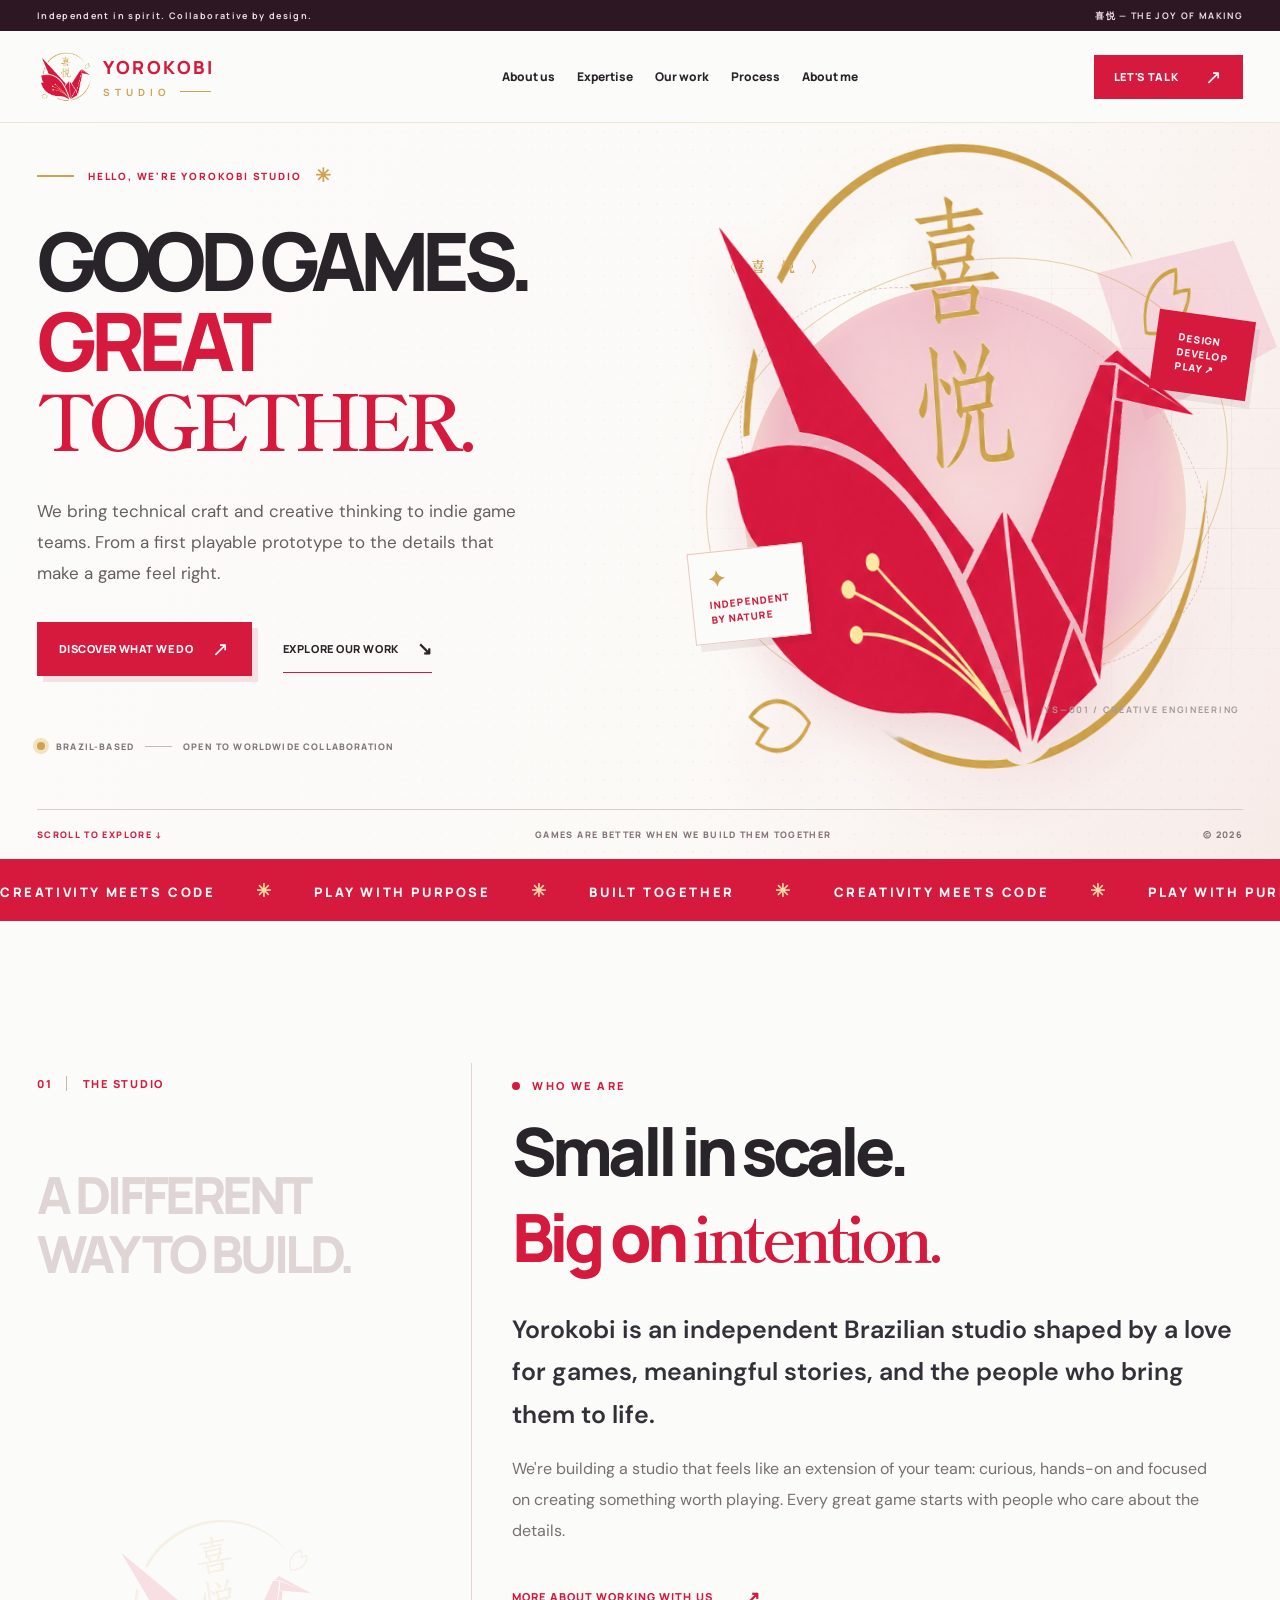
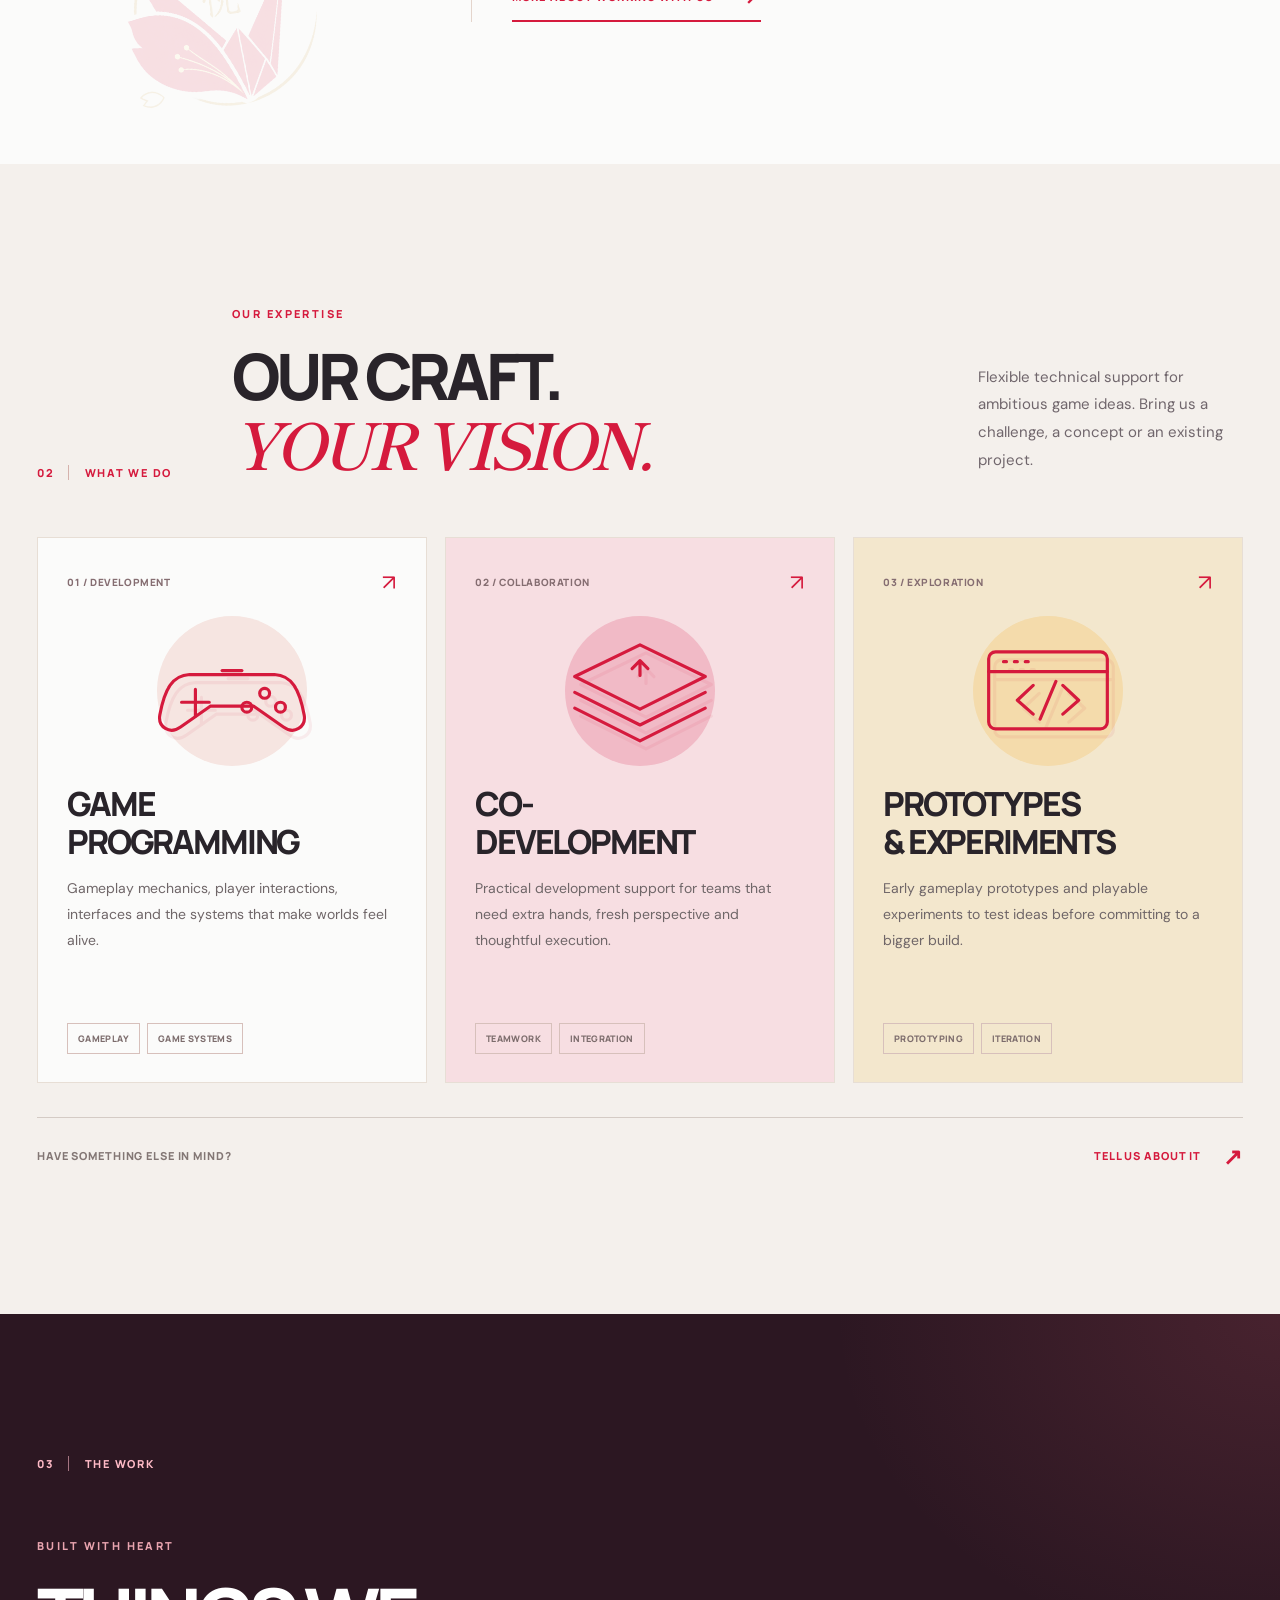
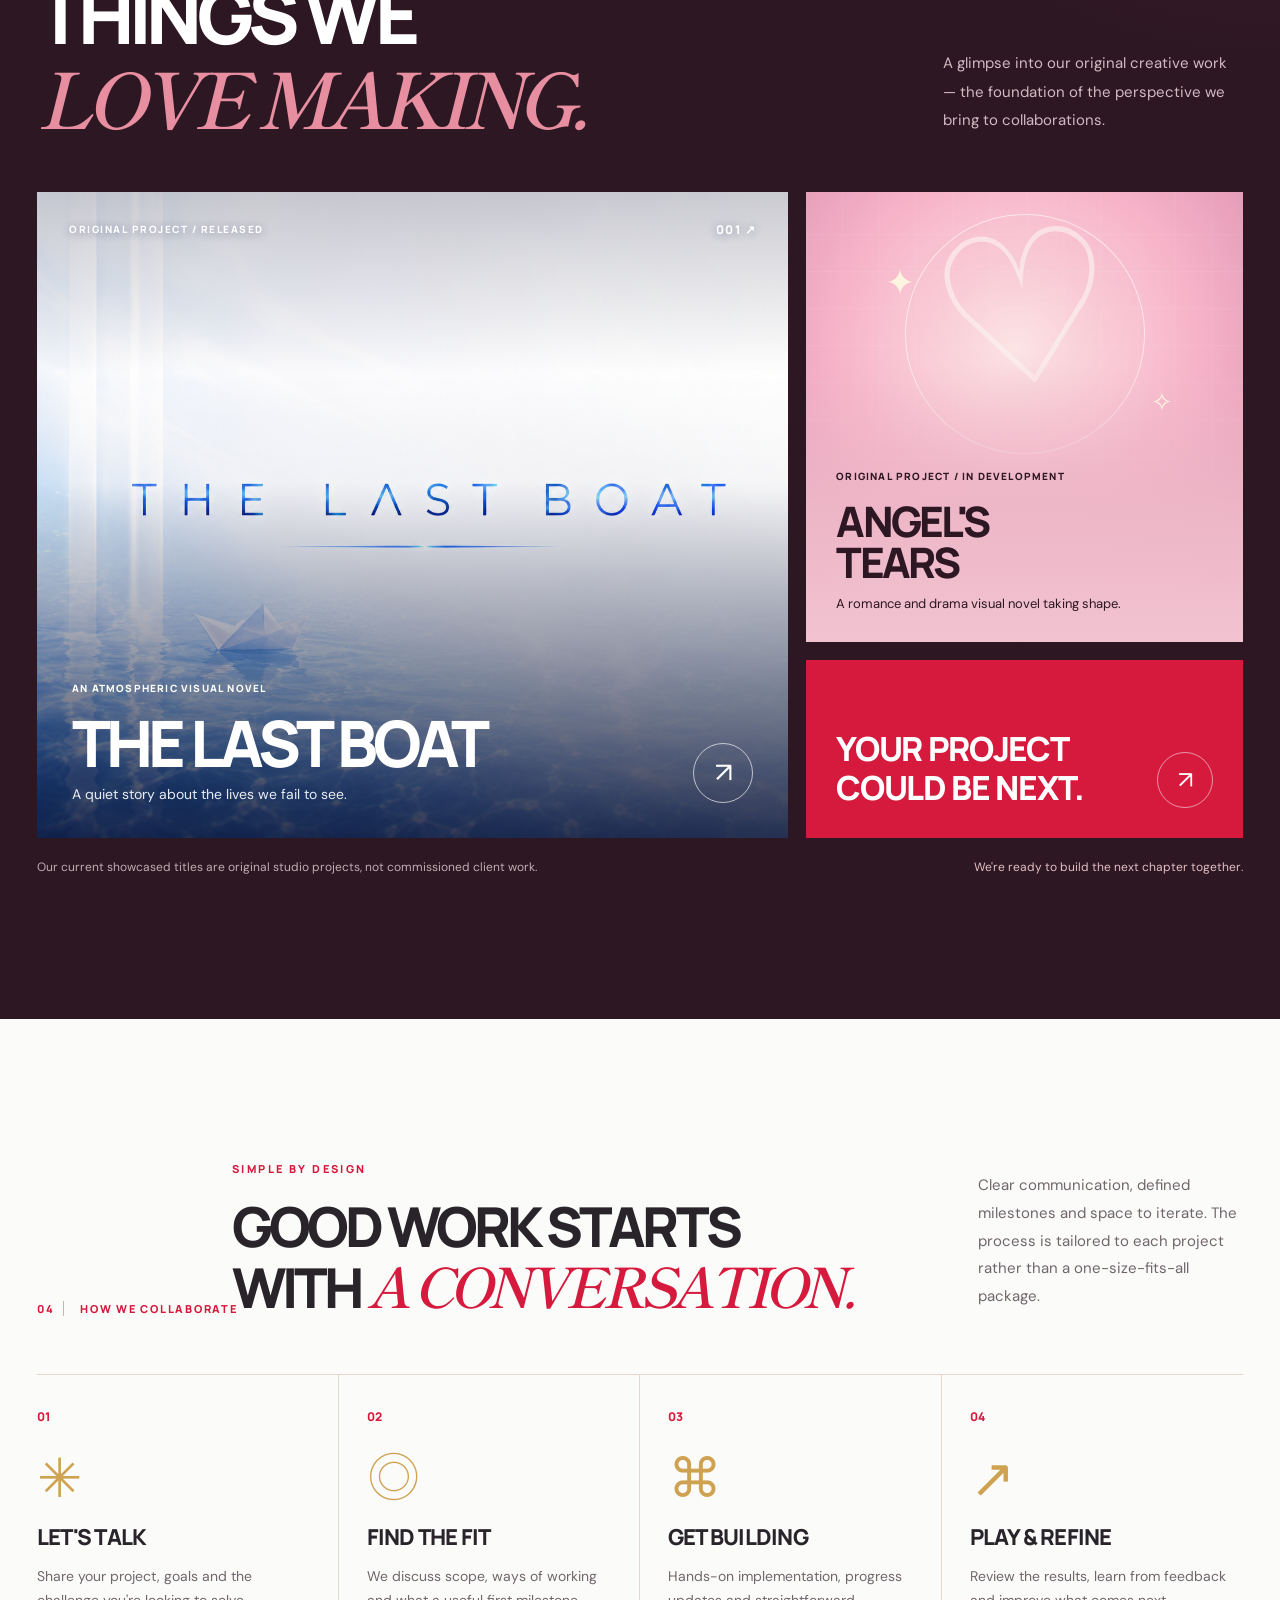
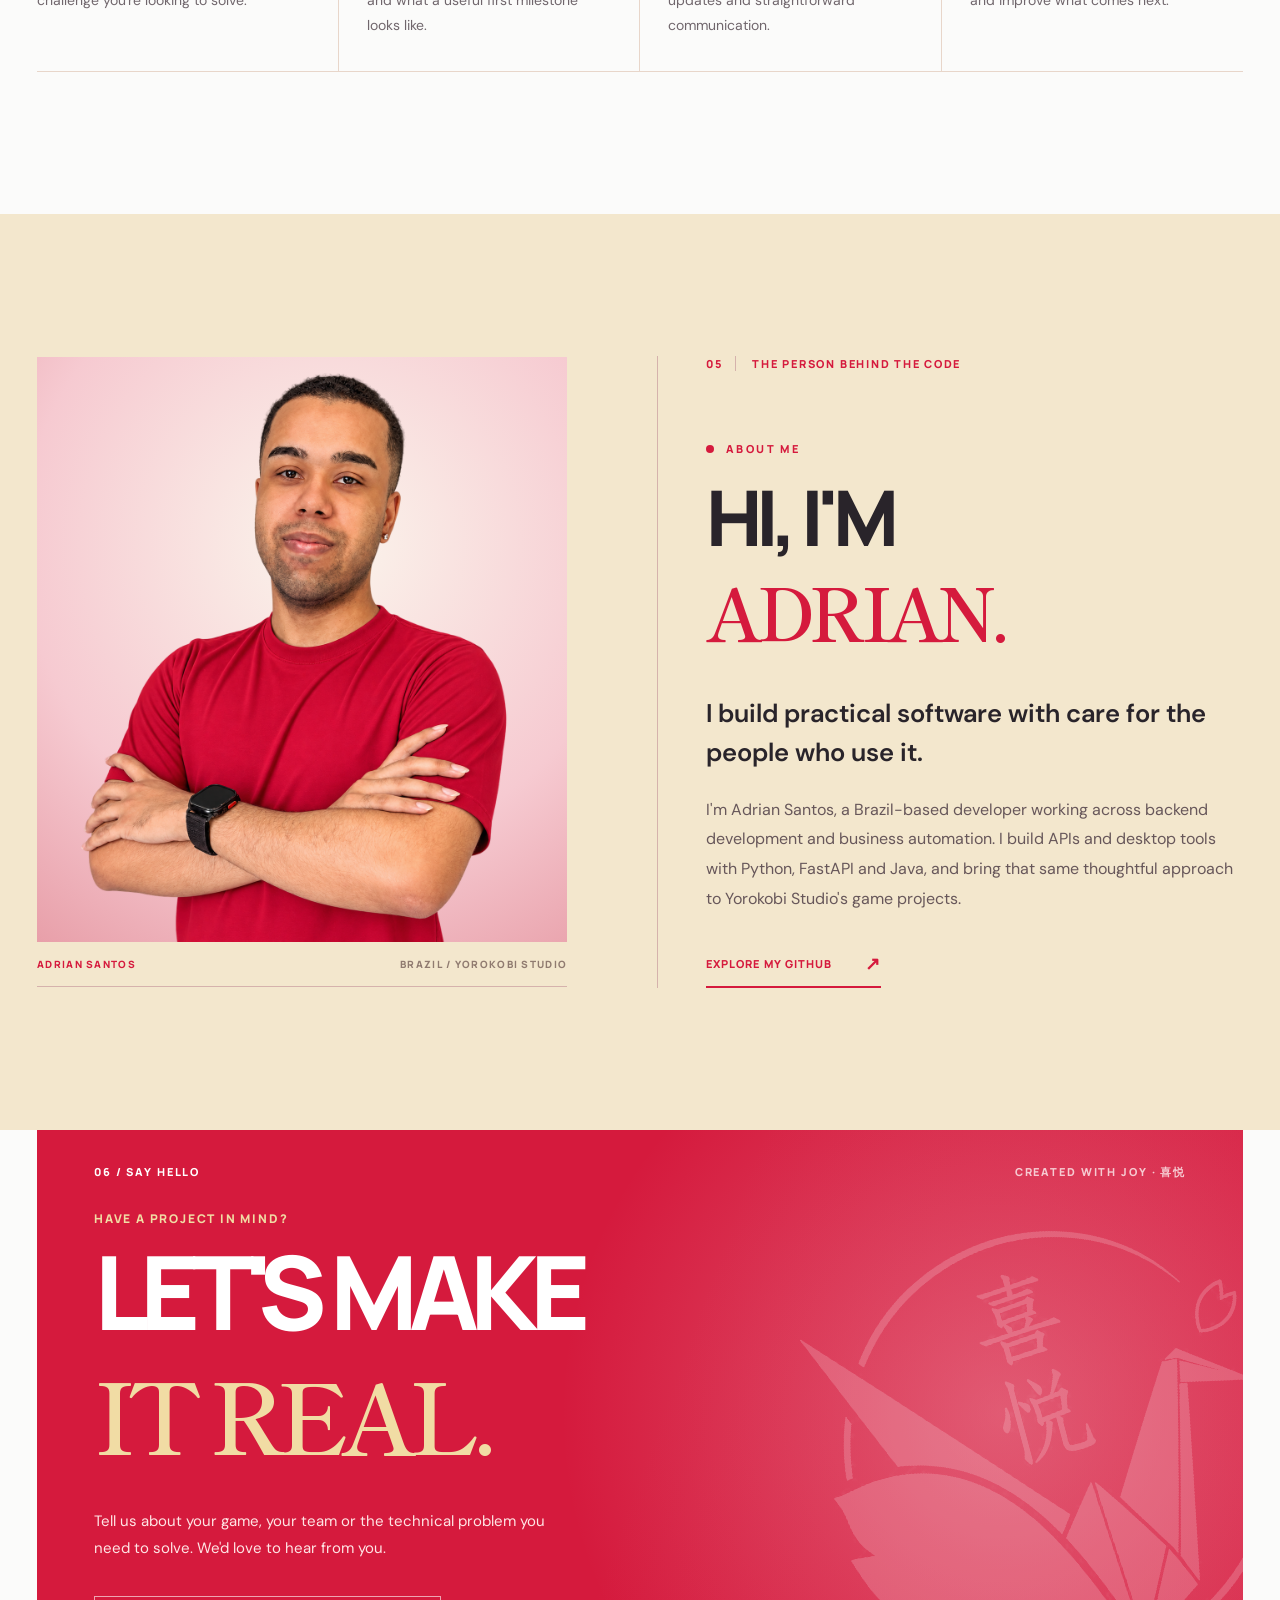
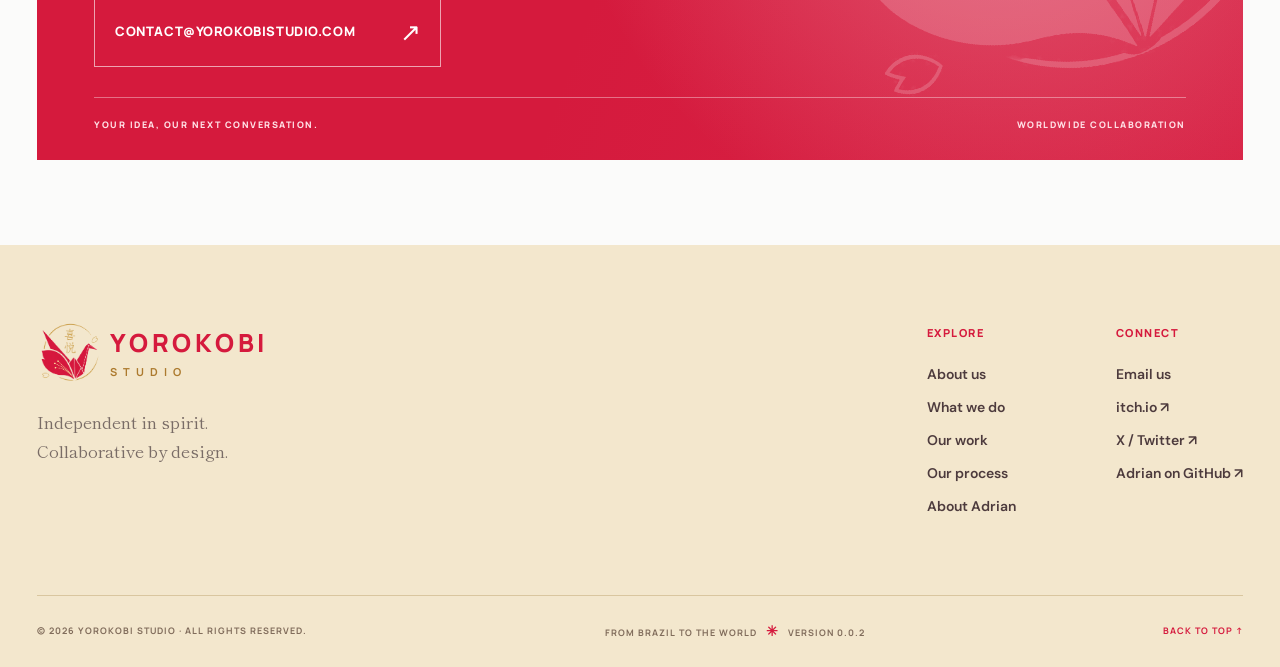
==== commit 3602adc5: "feat(site): add Adrian profile section in v0.0.2" ====
--- a/index.html
+++ b/index.html
@@ -33,7 +33,7 @@
         <span class="brand-type"><strong>YOROKOBI</strong><span>STUDIO<span class="brand-line"></span></span></span>
       </a>
       <nav class="desktop-nav" aria-label="Primary navigation">
-        <a href="#about">About us</a><a href="#services">Expertise</a><a href="#work">Our work</a><a href="#process">Process</a>
+        <a href="#about">About us</a><a href="#services">Expertise</a><a href="#work">Our work</a><a href="#process">Process</a><a href="#adrian">About me</a>
       </nav>
       <a class="header-cta" href="mailto:contact@yorokobistudio.com?subject=Project%20inquiry%20%E2%80%94%20Yorokobi%20Studio">LET'S TALK <span aria-hidden="true">↗</span></a>
       <button class="menu-toggle" type="button" data-menu-toggle aria-controls="mobile-menu" aria-expanded="false" aria-label="Open navigation menu">
@@ -41,7 +41,7 @@
       </button>
     </div>
     <nav class="mobile-nav" id="mobile-menu" aria-label="Mobile navigation" data-mobile-nav hidden>
-      <a href="#about">About us</a><a href="#services">Expertise</a><a href="#work">Our work</a><a href="#process">Process</a><a href="#contact">Contact us ↗</a>
+      <a href="#about">About us</a><a href="#services">Expertise</a><a href="#work">Our work</a><a href="#process">Process</a><a href="#adrian">About me</a><a href="#contact">Contact us ↗</a>
     </nav>
   </header>
 
@@ -133,8 +133,25 @@
       </div>
     </div></section>
 
+    <section class="person section-pad" id="adrian" aria-labelledby="adrian-title">
+      <div class="container person-grid">
+        <div class="person-portrait reveal">
+          <div class="person-photo-frame"><img src="assets/img/adrian-santos.png" width="1122" height="1402" alt="Portrait of Adrian Santos" loading="lazy"></div>
+          <div class="person-photo-caption"><span>ADRIAN SANTOS</span><span>BRAZIL / YOROKOBI STUDIO</span></div>
+        </div>
+        <div class="person-content reveal">
+          <div class="section-index"><span>05</span><span>THE PERSON BEHIND THE CODE</span></div>
+          <p class="micro-heading"><span class="red-dot"></span> ABOUT ME</p>
+          <h2 id="adrian-title">HI, I'M<br><em>ADRIAN.</em></h2>
+          <p class="person-lead">I build practical software with care for the people who use it.</p>
+          <p>I'm Adrian Santos, a Brazil-based developer working across backend development and business automation. I build APIs and desktop tools with Python, FastAPI and Java, and bring that same thoughtful approach to Yorokobi Studio's game projects.</p>
+          <a href="https://github.com/AdrianSantosBFX" class="underlined-link" target="_blank" rel="noopener noreferrer">EXPLORE MY GITHUB <span aria-hidden="true">↗</span></a>
+        </div>
+      </div>
+    </section>
+
     <section class="contact-section" id="contact" aria-labelledby="contact-title"><div class="container contact-box reveal">
-      <div class="contact-topline"><span>05 / SAY HELLO</span><span>CREATED WITH JOY · 喜悦</span></div>
+      <div class="contact-topline"><span>06 / SAY HELLO</span><span>CREATED WITH JOY · 喜悦</span></div>
       <img src="assets/img/yorokobi-crane.png" class="contact-bird" alt="" loading="lazy">
       <div class="contact-body"><p>HAVE A PROJECT IN MIND?</p><h2 id="contact-title">LET'S MAKE<br><em>IT REAL.</em></h2><span>Tell us about your game, your team or the technical problem you need to solve. We'd love to hear from you.</span><a class="contact-action" href="mailto:contact@yorokobistudio.com?subject=Game%20development%20inquiry"><span>CONTACT@YOROKOBISTUDIO.COM</span><strong aria-hidden="true">↗</strong></a></div>
       <div class="contact-bottom"><span>YOUR IDEA, OUR NEXT CONVERSATION.</span><span>WORLDWIDE COLLABORATION</span></div>
@@ -142,8 +159,8 @@
   </main>
 
   <footer class="site-footer"><div class="container">
-    <div class="footer-main"><div><a href="#top" class="footer-brand"><img src="assets/img/yorokobi-crane.png" alt="" width="64" height="64" loading="lazy"><span><strong>YOROKOBI</strong><small>STUDIO</small></span></a><p>Independent in spirit.<br>Collaborative by design.</p></div><div class="footer-links"><div><span>EXPLORE</span><a href="#about">About us</a><a href="#services">What we do</a><a href="#work">Our work</a><a href="#process">Our process</a></div><div><span>CONNECT</span><a href="mailto:contact@yorokobistudio.com">Email us</a><a href="https://yorokobi-studio.itch.io/" rel="noopener noreferrer" target="_blank">itch.io ↗</a><a href="https://x.com/YorokobiStudio" rel="noopener noreferrer" target="_blank">X / Twitter ↗</a></div></div></div>
-    <div class="footer-bottom"><span>© <span id="year">2026</span> YOROKOBI STUDIO · ALL RIGHTS RESERVED.</span><span>FROM BRAZIL TO THE WORLD <b>✳</b> VERSION 0.0.1</span><a href="#top">BACK TO TOP ↑</a></div>
+    <div class="footer-main"><div><a href="#top" class="footer-brand"><img src="assets/img/yorokobi-crane.png" alt="" width="64" height="64" loading="lazy"><span><strong>YOROKOBI</strong><small>STUDIO</small></span></a><p>Independent in spirit.<br>Collaborative by design.</p></div><div class="footer-links"><div><span>EXPLORE</span><a href="#about">About us</a><a href="#services">What we do</a><a href="#work">Our work</a><a href="#process">Our process</a><a href="#adrian">About Adrian</a></div><div><span>CONNECT</span><a href="mailto:contact@yorokobistudio.com">Email us</a><a href="https://yorokobi-studio.itch.io/" rel="noopener noreferrer" target="_blank">itch.io ↗</a><a href="https://x.com/YorokobiStudio" rel="noopener noreferrer" target="_blank">X / Twitter ↗</a><a href="https://github.com/AdrianSantosBFX" rel="noopener noreferrer" target="_blank">Adrian on GitHub ↗</a></div></div></div>
+    <div class="footer-bottom"><span>© <span id="year">2026</span> YOROKOBI STUDIO · ALL RIGHTS RESERVED.</span><span>FROM BRAZIL TO THE WORLD <b>✳</b> VERSION 0.0.2</span><a href="#top">BACK TO TOP ↑</a></div>
   </div></footer>
   <script src="assets/js/main.js" defer></script>
 </body>
--- a/assets/css/style.css
+++ b/assets/css/style.css
@@ -1,5 +1,5 @@
 /* ============================================================
-   YOROKOBI STUDIO  /  Website prototype v0.0.1
+   YOROKOBI STUDIO  /  Website prototype v0.0.2
    Palette: original studio reds, blushes, champagne and gold.
    Pure CSS + HTML + JS. Desktop-first editorial layout,
    adapted for mobile. Components are grouped for upgrades.
@@ -195,6 +195,19 @@
 .step-icon{font:500 54px var(--serif);color:var(--gold);line-height:1;margin:21px 0 21px}
 .step h3{font:800 22px var(--sans);letter-spacing:-.035em;margin:0 0 12px}
 .step p{color:var(--ink-muted);font:400 14px/1.75 var(--body);margin:0}
+.person{background:var(--cream);overflow:hidden}
+.person-grid{display:grid;grid-template-columns:minmax(0,.95fr) minmax(0,1.05fr);gap:clamp(50px,7vw,110px);align-items:center}
+.person-photo-frame{height:585px;display:flex;align-items:flex-end;overflow:hidden;background:radial-gradient(circle at 55% 32%,#fbf5ec 0%,#f6cad1 62%,#e89fa9 100%)}
+.person-photo-frame img{width:100%;height:100%;object-fit:contain;object-position:bottom}
+.person-photo-caption{display:flex;justify-content:space-between;gap:20px;padding:15px 0;border-bottom:1px solid #d5b2ac;color:var(--red);font:800 10px var(--sans);letter-spacing:.13em}
+.person-photo-caption span:last-child{color:#907b70}
+.person-content{padding-left:48px;border-left:1px solid #d5b2ac}
+.person-content .section-index{margin-bottom:70px}
+.person-content h2{font:800 clamp(60px,6vw,94px)/1.03 var(--sans);letter-spacing:-.075em;margin:0 0 31px}
+.person-content h2 em{font:600 .95em var(--serif);color:var(--red)}
+.person-content p:not(.micro-heading){max-width:580px;color:#67575a;font:400 16px/1.85 var(--body);margin:0 0 22px}
+.person-content .person-lead{color:var(--ink)!important;font:600 clamp(20px,2vw,27px)/1.55 var(--body)!important}
+.person-content .underlined-link{margin-top:16px}
 /* CTA */
 .contact-section{padding:0 0 85px;background:var(--white)}
 .contact-box{position:relative;isolation:isolate;min-height:615px;overflow:hidden;background:var(--red);padding:34px 57px 29px;color:#fff;display:flex;flex-direction:column;justify-content:space-between}
@@ -292,6 +305,10 @@
   .work-upcoming{min-height:300px}.work-more{min-height:300px}
   .steps{grid-template-columns:repeat(2,1fr)}.step:nth-child(2){border-right:0}.step:nth-child(-n+2){border-bottom:1px solid #e8d6ca}
   .step:nth-child(3){padding-left:0}
+  .person-grid{grid-template-columns:1fr;gap:45px}
+  .person-photo-frame{height:560px}
+  .person-content{padding:40px 0 0;border-left:0;border-top:1px solid #d5b2ac}
+  .person-content .section-index{margin-bottom:36px}
   .contact-bird{right:-130px;opacity:.13}
   .footer-main{padding-bottom:57px}
   .footer-links{gap:40px}
@@ -354,6 +371,11 @@
   .step,.step:first-child,.step:nth-child(3),.step:last-child{min-height:0;padding:25px 3px 26px;border-right:0;border-bottom:1px solid #e8d6ca}
   .step:last-child{border-bottom:0}
   .step-icon{font-size:42px;margin:15px 0}.step h3{font-size:21px}
+  .person-photo-frame{height:420px}
+  .person-photo-caption{font-size:8px;letter-spacing:.08em}
+  .person-content{padding-top:30px}
+  .person-content h2{font-size:clamp(54px,12vw,80px)}
+  .person-content p:not(.micro-heading){font-size:15px;line-height:1.8}
   .contact-section{padding-bottom:50px}
   .contact-box{min-height:580px;padding:24px 21px}
   .contact-topline,.contact-bottom{font-size:8px;line-height:1.6}
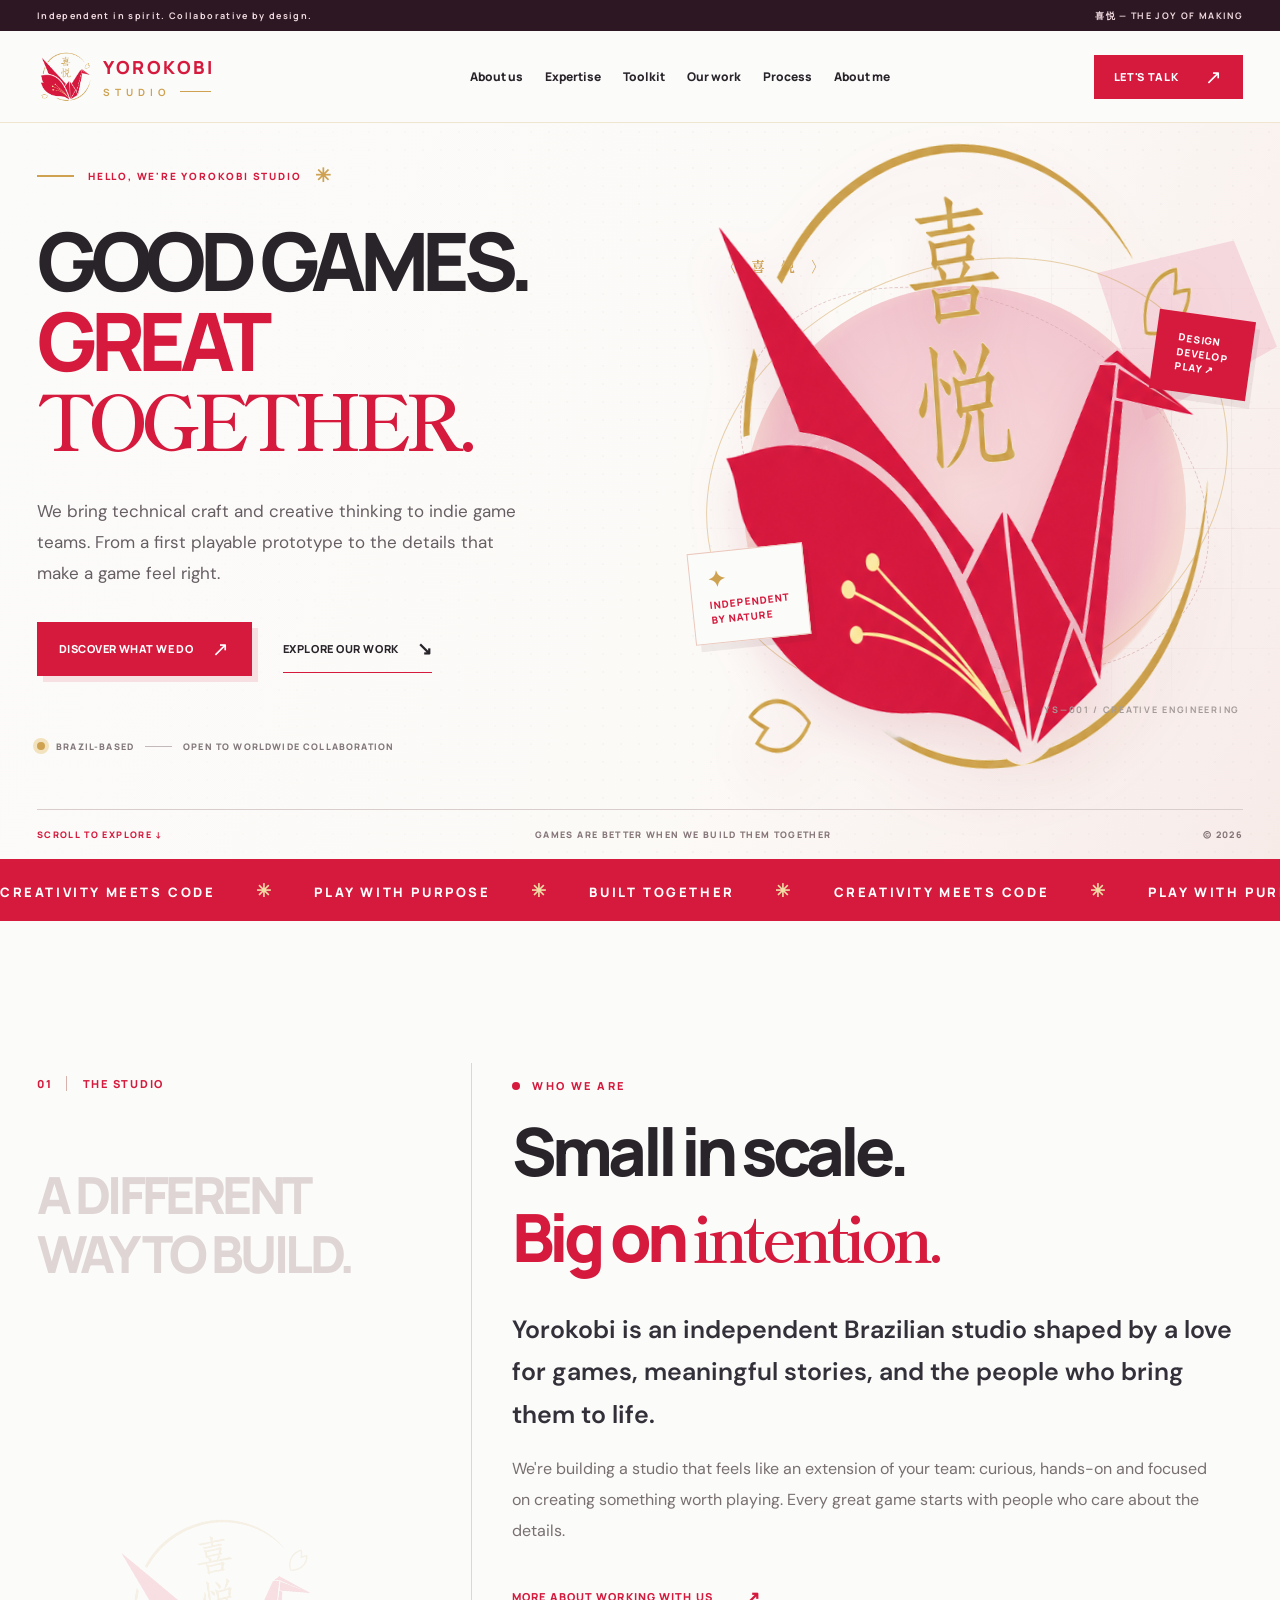
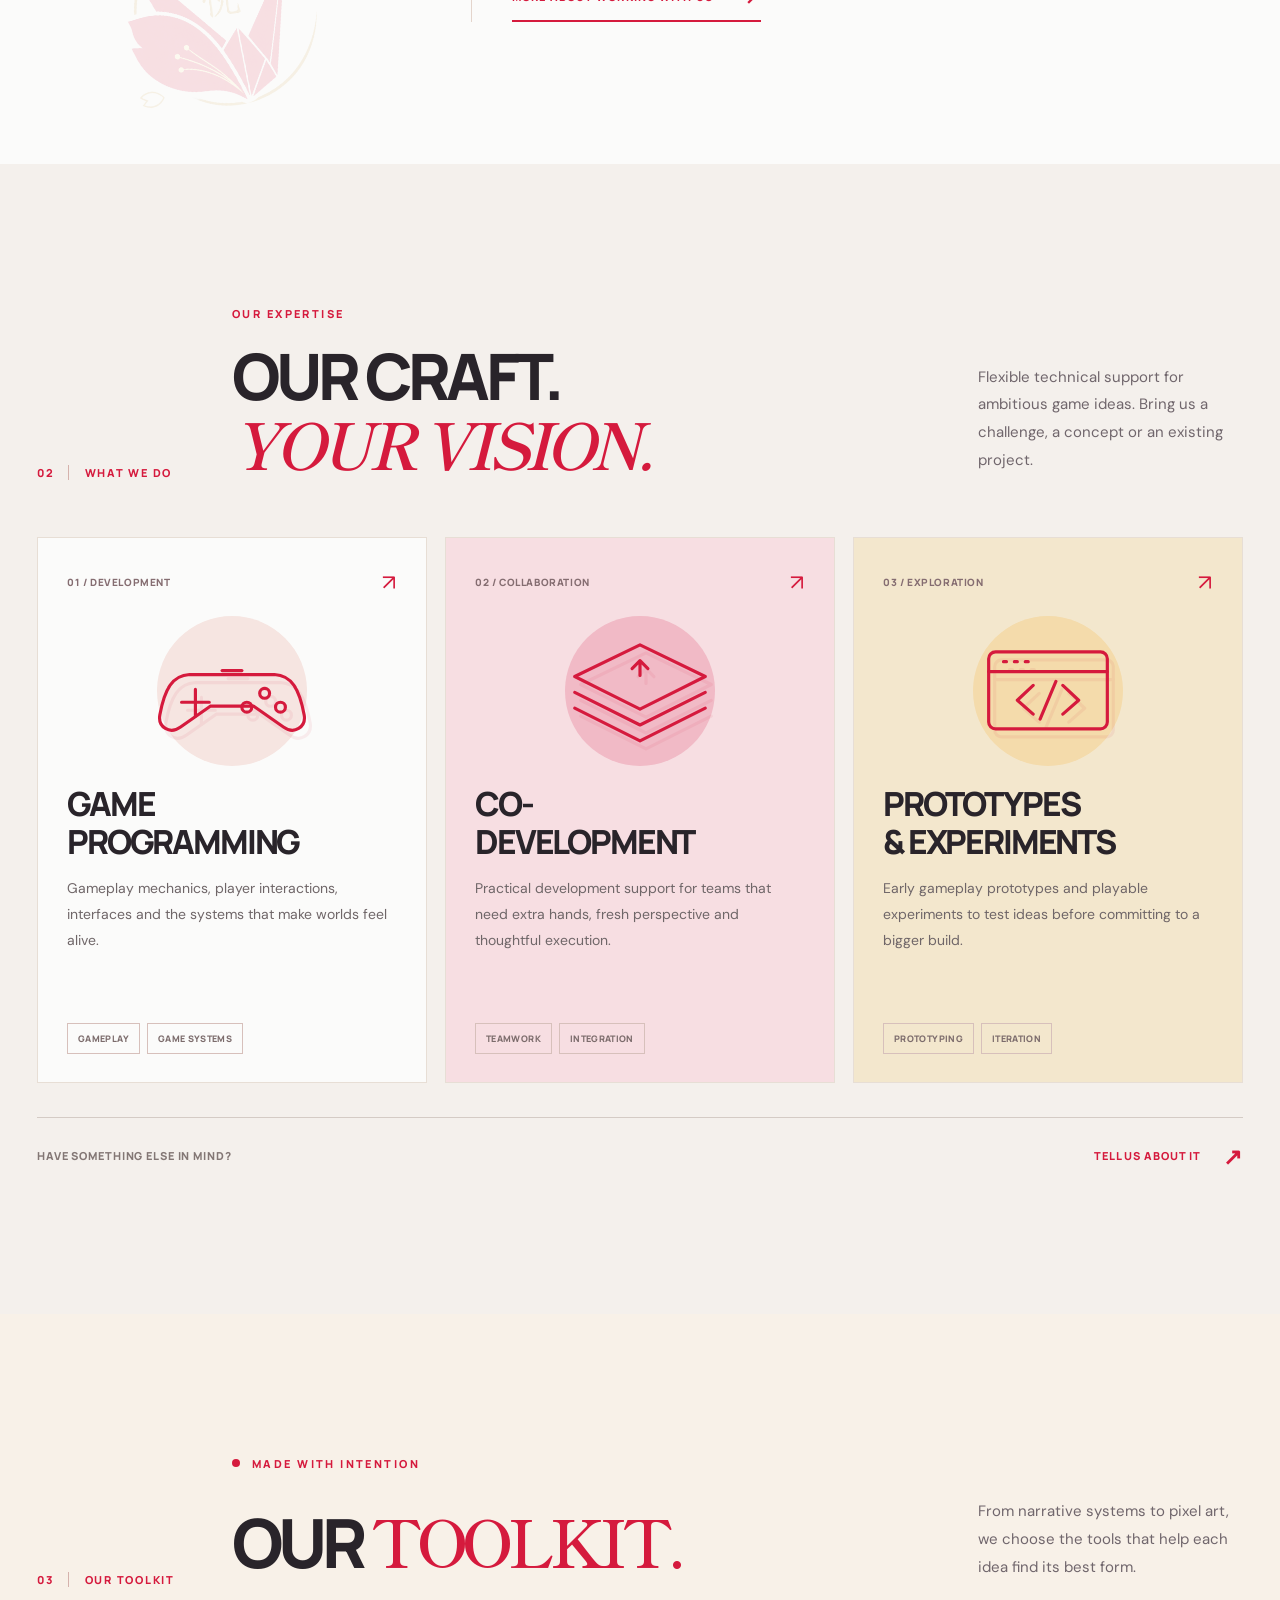
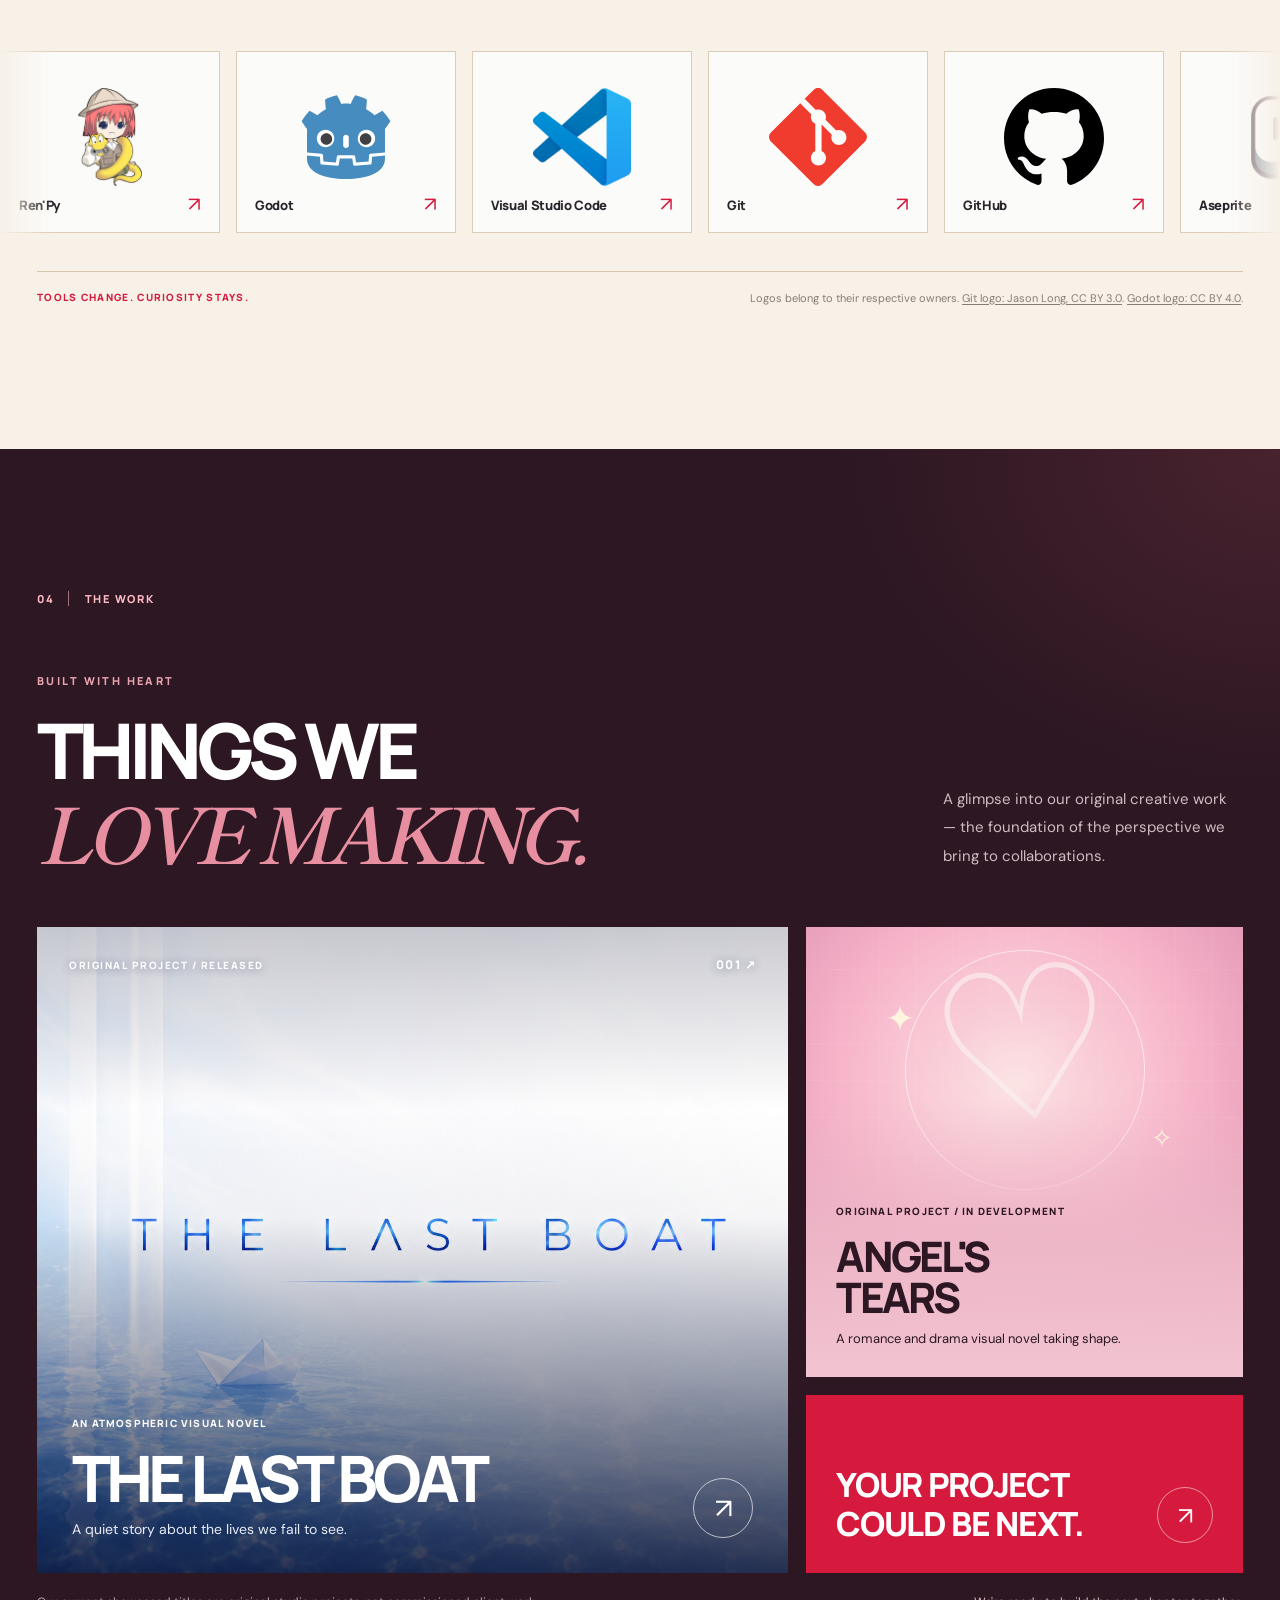
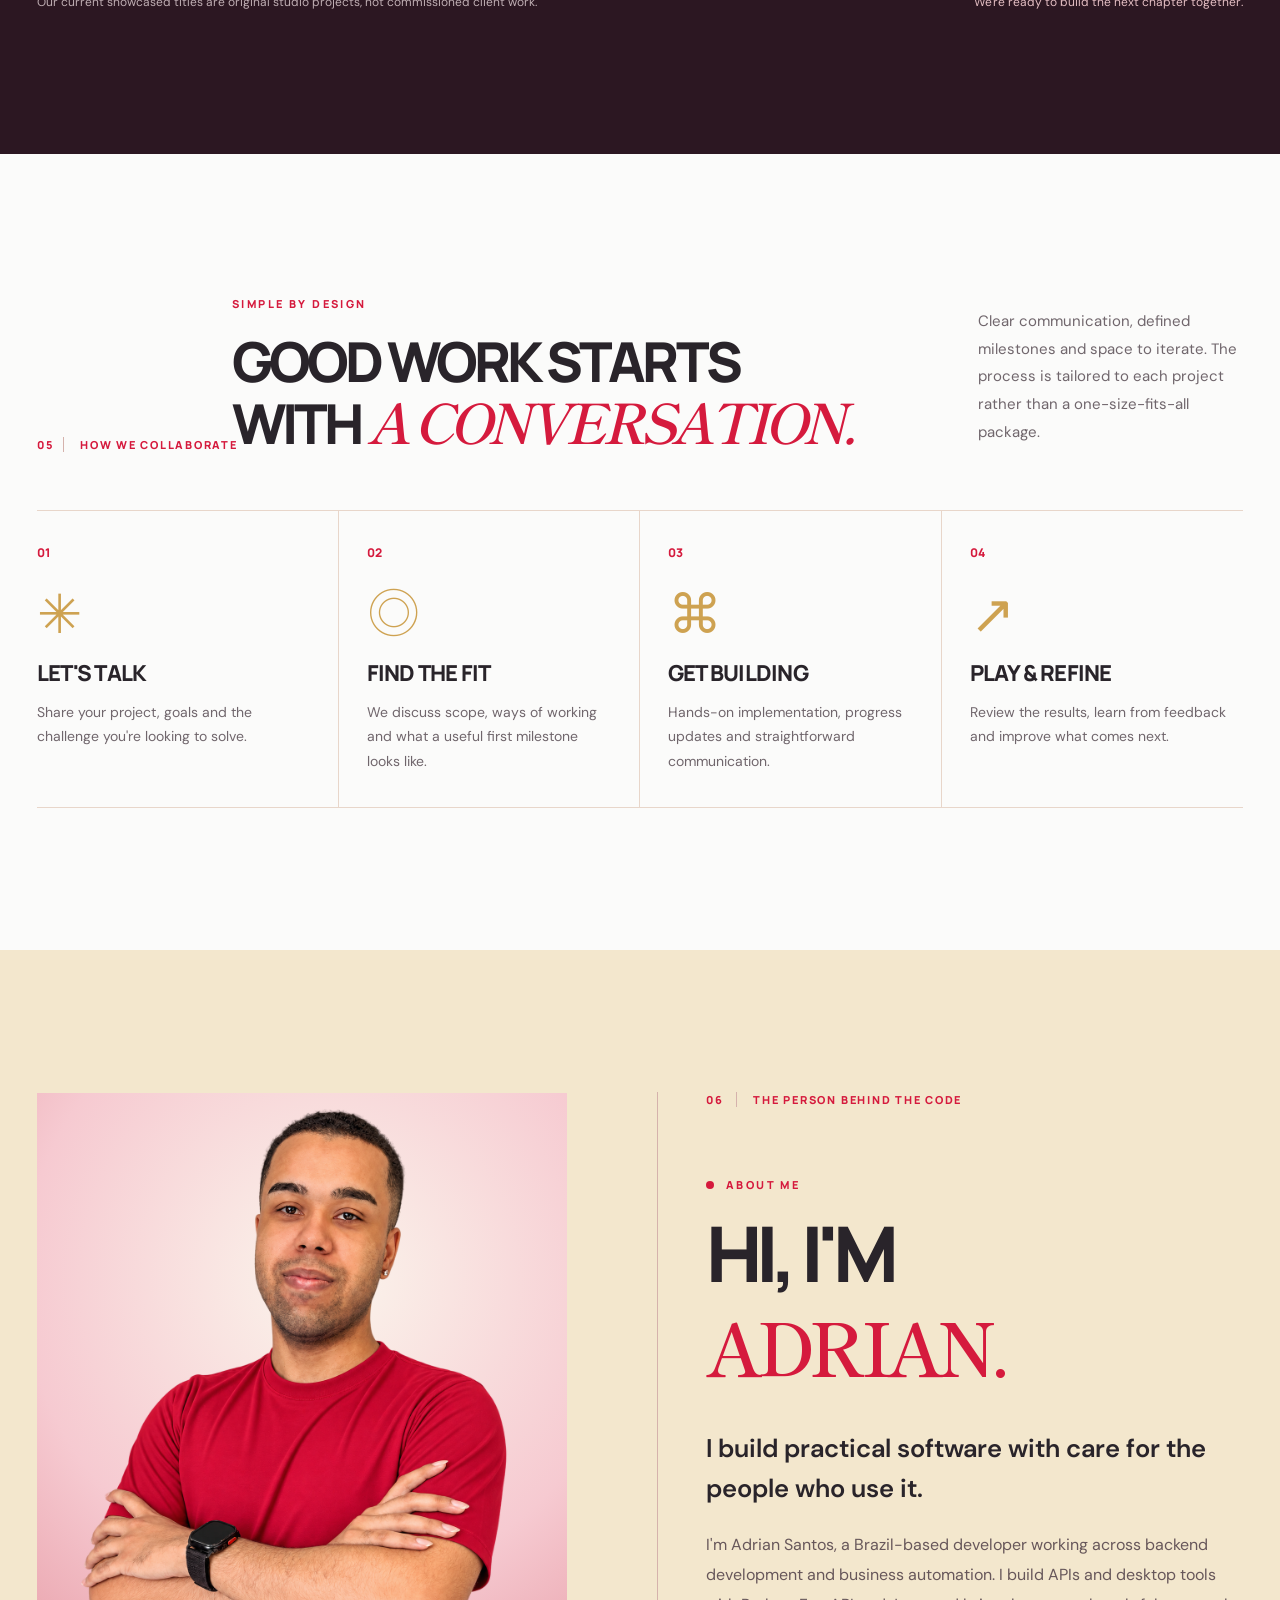
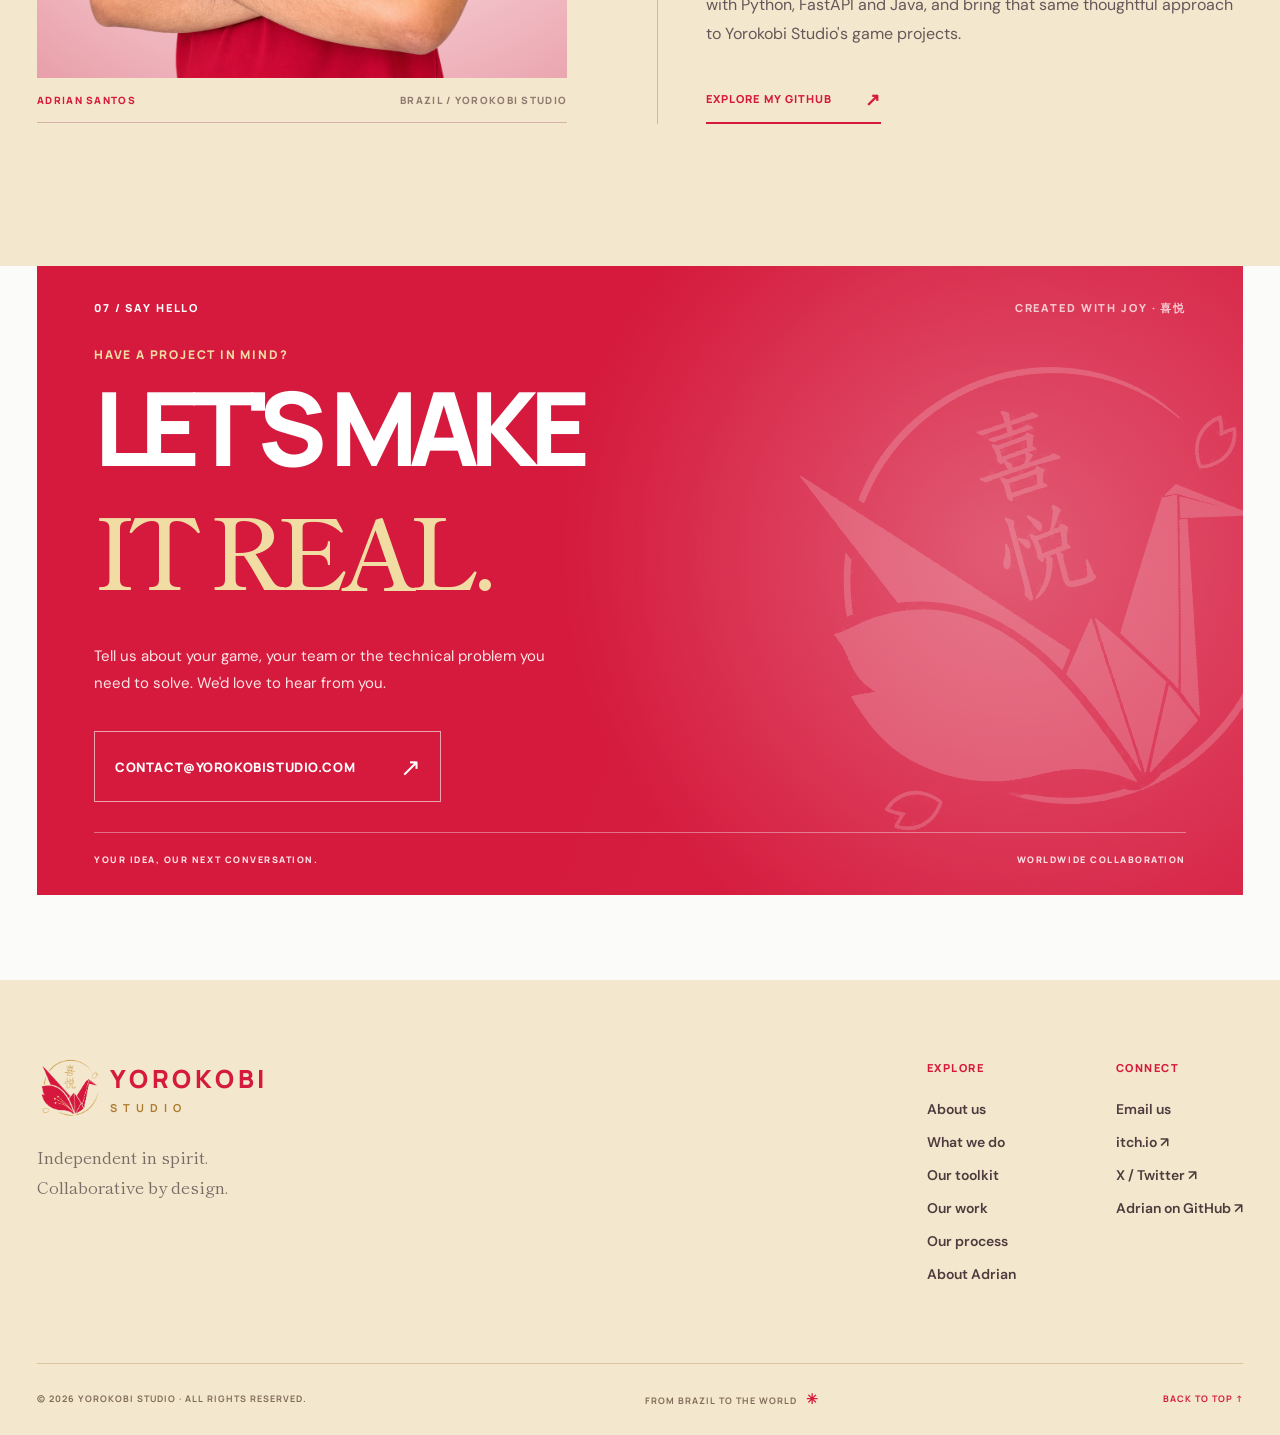
==== commit 41d9ea20: "feat(site): publish v0.3.0 toolkit and clean public assets" ====
--- a/index.html
+++ b/index.html
@@ -33,7 +33,7 @@
         <span class="brand-type"><strong>YOROKOBI</strong><span>STUDIO<span class="brand-line"></span></span></span>
       </a>
       <nav class="desktop-nav" aria-label="Primary navigation">
-        <a href="#about">About us</a><a href="#services">Expertise</a><a href="#work">Our work</a><a href="#process">Process</a><a href="#adrian">About me</a>
+        <a href="#about">About us</a><a href="#services">Expertise</a><a href="#toolkit">Toolkit</a><a href="#work">Our work</a><a href="#process">Process</a><a href="#adrian">About me</a>
       </nav>
       <a class="header-cta" href="mailto:contact@yorokobistudio.com?subject=Project%20inquiry%20%E2%80%94%20Yorokobi%20Studio">LET'S TALK <span aria-hidden="true">↗</span></a>
       <button class="menu-toggle" type="button" data-menu-toggle aria-controls="mobile-menu" aria-expanded="false" aria-label="Open navigation menu">
@@ -41,7 +41,7 @@
       </button>
     </div>
     <nav class="mobile-nav" id="mobile-menu" aria-label="Mobile navigation" data-mobile-nav hidden>
-      <a href="#about">About us</a><a href="#services">Expertise</a><a href="#work">Our work</a><a href="#process">Process</a><a href="#adrian">About me</a><a href="#contact">Contact us ↗</a>
+      <a href="#about">About us</a><a href="#services">Expertise</a><a href="#toolkit">Toolkit</a><a href="#work">Our work</a><a href="#process">Process</a><a href="#adrian">About me</a><a href="#contact">Contact us ↗</a>
     </nav>
   </header>
 
@@ -104,9 +104,33 @@
       </div>
     </section>
 
+    <section class="toolkit section-pad" id="toolkit" aria-labelledby="toolkit-title">
+      <div class="container toolkit-intro reveal">
+        <div class="section-index"><span>03</span><span>OUR TOOLKIT</span></div>
+        <div><p class="micro-heading"><span class="red-dot"></span> MADE WITH INTENTION</p><h2 id="toolkit-title">OUR <em>TOOLKIT.</em></h2></div>
+        <p>From narrative systems to pixel art, we choose the tools that help each idea find its best form.</p>
+      </div>
+      <div class="toolkit-marquee" aria-label="Tools used by Yorokobi Studio">
+        <div class="toolkit-track" data-toolkit-track>
+          <div class="toolkit-group">
+            <a class="toolkit-card" href="https://www.renpy.org/" target="_blank" rel="noopener noreferrer"><img src="assets/img/toolkit/renpy.png" alt="" width="130" height="200"><span>Ren'Py</span><span class="toolkit-arrow" aria-hidden="true">↗</span></a>
+            <a class="toolkit-card" href="https://godotengine.org/" target="_blank" rel="noopener noreferrer"><img src="assets/img/toolkit/godot.svg" alt="" width="1024" height="1024"><span>Godot</span><span class="toolkit-arrow" aria-hidden="true">↗</span></a>
+            <a class="toolkit-card" href="https://code.visualstudio.com/" target="_blank" rel="noopener noreferrer"><img src="assets/img/toolkit/visual-studio-code.png" alt="" width="1024" height="1024"><span>Visual Studio Code</span><span class="toolkit-arrow" aria-hidden="true">↗</span></a>
+            <a class="toolkit-card" href="https://git-scm.com/" target="_blank" rel="noopener noreferrer"><img src="assets/img/toolkit/git.svg" alt="" width="78" height="78"><span>Git</span><span class="toolkit-arrow" aria-hidden="true">↗</span></a>
+            <a class="toolkit-card" href="https://github.com/" target="_blank" rel="noopener noreferrer"><img src="assets/img/toolkit/github.svg" alt="" width="98" height="96"><span>GitHub</span><span class="toolkit-arrow" aria-hidden="true">↗</span></a>
+            <a class="toolkit-card" href="https://www.aseprite.org/" target="_blank" rel="noopener noreferrer"><img src="assets/img/toolkit/aseprite-hd.png" alt="" width="512" height="512"><span>Aseprite</span><span class="toolkit-arrow" aria-hidden="true">↗</span></a>
+            <a class="toolkit-card" href="https://krita.org/" target="_blank" rel="noopener noreferrer"><img src="assets/img/toolkit/krita.png" alt="" width="272" height="76"><span>Krita</span><span class="toolkit-arrow" aria-hidden="true">↗</span></a>
+            <a class="toolkit-card" href="https://www.mapeditor.org/" target="_blank" rel="noopener noreferrer"><img src="assets/img/toolkit/tiled-app.png" alt="" width="512" height="512"><span>Tiled</span><span class="toolkit-arrow" aria-hidden="true">↗</span></a>
+            <a class="toolkit-card" href="https://www.inklestudios.com/ink/" target="_blank" rel="noopener noreferrer"><img src="assets/img/toolkit/ink-inky.png" alt="" width="512" height="512"><span>Ink / Inky</span><span class="toolkit-arrow" aria-hidden="true">↗</span></a>
+          </div>
+        </div>
+      </div>
+      <div class="container toolkit-foot"><span>TOOLS CHANGE. CURIOSITY STAYS.</span><p>Logos belong to their respective owners. <a href="https://git-scm.com/community/logos" target="_blank" rel="noopener noreferrer">Git logo: Jason Long, CC BY 3.0</a>. <a href="https://godotengine.org/press/" target="_blank" rel="noopener noreferrer">Godot logo: CC BY 4.0</a>.</p></div>
+    </section>
+
     <section class="work section-pad" id="work" aria-labelledby="work-title">
       <div class="container">
-        <div class="work-title-row reveal"><div><div class="section-index light-index"><span>03</span><span>THE WORK</span></div><p class="micro-heading light-micro">BUILT WITH HEART</p><h2 id="work-title">THINGS WE<br><em>LOVE MAKING.</em></h2></div><p>A glimpse into our original creative work — the foundation of the perspective we bring to collaborations.</p></div>
+        <div class="work-title-row reveal"><div><div class="section-index light-index"><span>04</span><span>THE WORK</span></div><p class="micro-heading light-micro">BUILT WITH HEART</p><h2 id="work-title">THINGS WE<br><em>LOVE MAKING.</em></h2></div><p>A glimpse into our original creative work — the foundation of the perspective we bring to collaborations.</p></div>
         <div class="work-showcase reveal">
           <a class="work-feature" href="https://yorokobi-studio.itch.io/" target="_blank" rel="noopener noreferrer" aria-label="Visit Yorokobi Studio on itch.io to explore The Last Boat">
             <img src="assets/img/the-last-boat.png" alt="The Last Boat cover artwork: a paper boat floating across luminous blue water" loading="lazy">
@@ -124,7 +148,7 @@
     </section>
 
     <section class="approach section-pad" id="process" aria-labelledby="process-title"><div class="container">
-      <div class="section-heading reveal approach-heading"><div class="section-index"><span>04</span><span>HOW WE COLLABORATE</span></div><div><p class="micro-heading">SIMPLE BY DESIGN</p><h2 id="process-title">GOOD WORK STARTS<br>WITH <em>A CONVERSATION.</em></h2></div><p>Clear communication, defined milestones and space to iterate. The process is tailored to each project rather than a one-size-fits-all package.</p></div>
+      <div class="section-heading reveal approach-heading"><div class="section-index"><span>05</span><span>HOW WE COLLABORATE</span></div><div><p class="micro-heading">SIMPLE BY DESIGN</p><h2 id="process-title">GOOD WORK STARTS<br>WITH <em>A CONVERSATION.</em></h2></div><p>Clear communication, defined milestones and space to iterate. The process is tailored to each project rather than a one-size-fits-all package.</p></div>
       <div class="steps">
         <article class="step reveal"><span class="step-num">01</span><div class="step-icon" aria-hidden="true">✳</div><h3>LET'S TALK</h3><p>Share your project, goals and the challenge you're looking to solve.</p></article>
         <article class="step reveal"><span class="step-num">02</span><div class="step-icon" aria-hidden="true">◎</div><h3>FIND THE FIT</h3><p>We discuss scope, ways of working and what a useful first milestone looks like.</p></article>
@@ -140,7 +164,7 @@
           <div class="person-photo-caption"><span>ADRIAN SANTOS</span><span>BRAZIL / YOROKOBI STUDIO</span></div>
         </div>
         <div class="person-content reveal">
-          <div class="section-index"><span>05</span><span>THE PERSON BEHIND THE CODE</span></div>
+          <div class="section-index"><span>06</span><span>THE PERSON BEHIND THE CODE</span></div>
           <p class="micro-heading"><span class="red-dot"></span> ABOUT ME</p>
           <h2 id="adrian-title">HI, I'M<br><em>ADRIAN.</em></h2>
           <p class="person-lead">I build practical software with care for the people who use it.</p>
@@ -151,7 +175,7 @@
     </section>
 
     <section class="contact-section" id="contact" aria-labelledby="contact-title"><div class="container contact-box reveal">
-      <div class="contact-topline"><span>06 / SAY HELLO</span><span>CREATED WITH JOY · 喜悦</span></div>
+      <div class="contact-topline"><span>07 / SAY HELLO</span><span>CREATED WITH JOY · 喜悦</span></div>
       <img src="assets/img/yorokobi-crane.png" class="contact-bird" alt="" loading="lazy">
       <div class="contact-body"><p>HAVE A PROJECT IN MIND?</p><h2 id="contact-title">LET'S MAKE<br><em>IT REAL.</em></h2><span>Tell us about your game, your team or the technical problem you need to solve. We'd love to hear from you.</span><a class="contact-action" href="mailto:contact@yorokobistudio.com?subject=Game%20development%20inquiry"><span>CONTACT@YOROKOBISTUDIO.COM</span><strong aria-hidden="true">↗</strong></a></div>
       <div class="contact-bottom"><span>YOUR IDEA, OUR NEXT CONVERSATION.</span><span>WORLDWIDE COLLABORATION</span></div>
@@ -159,8 +183,8 @@
   </main>
 
   <footer class="site-footer"><div class="container">
-    <div class="footer-main"><div><a href="#top" class="footer-brand"><img src="assets/img/yorokobi-crane.png" alt="" width="64" height="64" loading="lazy"><span><strong>YOROKOBI</strong><small>STUDIO</small></span></a><p>Independent in spirit.<br>Collaborative by design.</p></div><div class="footer-links"><div><span>EXPLORE</span><a href="#about">About us</a><a href="#services">What we do</a><a href="#work">Our work</a><a href="#process">Our process</a><a href="#adrian">About Adrian</a></div><div><span>CONNECT</span><a href="mailto:contact@yorokobistudio.com">Email us</a><a href="https://yorokobi-studio.itch.io/" rel="noopener noreferrer" target="_blank">itch.io ↗</a><a href="https://x.com/YorokobiStudio" rel="noopener noreferrer" target="_blank">X / Twitter ↗</a><a href="https://github.com/AdrianSantosBFX" rel="noopener noreferrer" target="_blank">Adrian on GitHub ↗</a></div></div></div>
-    <div class="footer-bottom"><span>© <span id="year">2026</span> YOROKOBI STUDIO · ALL RIGHTS RESERVED.</span><span>FROM BRAZIL TO THE WORLD <b>✳</b> VERSION 0.0.2</span><a href="#top">BACK TO TOP ↑</a></div>
+    <div class="footer-main"><div><a href="#top" class="footer-brand"><img src="assets/img/yorokobi-crane.png" alt="" width="64" height="64" loading="lazy"><span><strong>YOROKOBI</strong><small>STUDIO</small></span></a><p>Independent in spirit.<br>Collaborative by design.</p></div><div class="footer-links"><div><span>EXPLORE</span><a href="#about">About us</a><a href="#services">What we do</a><a href="#toolkit">Our toolkit</a><a href="#work">Our work</a><a href="#process">Our process</a><a href="#adrian">About Adrian</a></div><div><span>CONNECT</span><a href="mailto:contact@yorokobistudio.com">Email us</a><a href="https://yorokobi-studio.itch.io/" rel="noopener noreferrer" target="_blank">itch.io ↗</a><a href="https://x.com/YorokobiStudio" rel="noopener noreferrer" target="_blank">X / Twitter ↗</a><a href="https://github.com/AdrianSantosBFX" rel="noopener noreferrer" target="_blank">Adrian on GitHub ↗</a></div></div></div>
+    <div class="footer-bottom"><span>© <span id="year">2026</span> YOROKOBI STUDIO · ALL RIGHTS RESERVED.</span><span>FROM BRAZIL TO THE WORLD <b>✳</b></span><a href="#top">BACK TO TOP ↑</a></div>
   </div></footer>
   <script src="assets/js/main.js" defer></script>
 </body>
--- a/assets/css/style.css
+++ b/assets/css/style.css
@@ -1,5 +1,5 @@
 /* ============================================================
-   YOROKOBI STUDIO  /  Website prototype v0.0.2
+   YOROKOBI STUDIO  /  Website styles
    Palette: original studio reds, blushes, champagne and gold.
    Pure CSS + HTML + JS. Desktop-first editorial layout,
    adapted for mobile. Components are grouped for upgrades.
@@ -144,6 +144,27 @@
 .services-foot span{color:#837775}
 .services-foot a{color:var(--red);display:inline-flex;align-items:center;gap:22px}
 .services-foot a span{font-size:23px;color:var(--red)}
+.toolkit{background:#F8F1E8;overflow:hidden}
+.toolkit-intro{display:grid;grid-template-columns:215px 1fr 290px;align-items:end;gap:38px;margin-bottom:54px}
+.toolkit-intro h2{font:800 clamp(52px,5.3vw,82px)/1.05 var(--sans);letter-spacing:-.075em;margin:0}
+.toolkit-intro h2 em{font:600 .96em var(--serif);color:var(--red)}
+.toolkit-intro>p{color:var(--ink-muted);font:400 15px/1.85 var(--body);margin:0 0 5px}
+.toolkit-marquee{overflow-x:auto;scrollbar-width:none;padding:10px 0;mask-image:linear-gradient(90deg,transparent,#000 4%,#000 96%,transparent)}
+.toolkit-marquee::-webkit-scrollbar{display:none}
+.toolkit-track{display:flex;width:max-content}
+.toolkit-track.is-ready{animation:toolkit-scroll 46s linear infinite}
+.toolkit-marquee:hover .toolkit-track,.toolkit-marquee:focus-within .toolkit-track,.toolkit-marquee:active .toolkit-track{animation-play-state:paused}
+.toolkit-group{display:flex;gap:16px;padding-right:16px;flex:none}
+.toolkit-card{width:220px;height:182px;flex:none;display:grid;grid-template-columns:1fr auto;grid-template-rows:1fr auto;align-items:end;gap:8px;background:var(--white);border:1px solid #decdb6;padding:18px;color:var(--ink);transition:border-color .25s,transform .25s}
+.toolkit-card:hover,.toolkit-card:focus-visible{border-color:var(--red);transform:translateY(-4px)}
+.toolkit-card img{grid-column:1/-1;width:100%;height:98px;object-fit:contain;object-position:center}
+.toolkit-card span:not(.toolkit-arrow){font:800 13px var(--sans);letter-spacing:-.025em}
+.toolkit-arrow{font:400 20px var(--body);color:var(--red);line-height:1}
+.toolkit-foot{display:flex;justify-content:space-between;align-items:start;gap:40px;margin-top:28px;border-top:1px solid #d9c7ad;padding-top:18px}
+.toolkit-foot>span{font:800 10px var(--sans);letter-spacing:.13em;color:var(--red);white-space:nowrap}
+.toolkit-foot p{font:400 11px/1.6 var(--body);color:#887b73;margin:0;text-align:right}
+.toolkit-foot a{text-decoration:underline;text-underline-offset:2px}
+@keyframes toolkit-scroll{to{transform:translateX(-50%)}}
 /* Featured Work */
 .work{background:var(--dark);color:#fff;position:relative}
 .work:before{content:'';position:absolute;top:0;right:0;width:450px;height:350px;background:radial-gradient(ellipse at top right,rgba(207,90,108,.17),transparent 70%);pointer-events:none}
@@ -248,6 +269,7 @@
   .hero h1{font-size:clamp(62px,6.3vw,100px)}
   .hero-stage{height:545px}
   .section-heading{grid-template-columns:170px 1fr 265px;gap:25px}
+  .toolkit-intro{grid-template-columns:170px 1fr 265px;gap:25px}
   .work-showcase{min-height:590px}.work-feature{min-height:590px}
 }
 @media(max-width:1060px){
@@ -262,6 +284,8 @@
   .hero-stage{height:470px}.hero-crane{width:105%}
   .hero-description{font-size:16px}
   .section-heading,.approach-heading{grid-template-columns:1fr 2.2fr;align-items:start}
+  .toolkit-intro{grid-template-columns:1fr 2.2fr;align-items:start}
+  .toolkit-intro>p{grid-column:2}
   .section-heading>p{grid-column:2;max-width:530px}
   .intro-grid{grid-template-columns:30% 70%}
   .work-showcase{grid-template-columns:1.5fr 1fr;min-height:530px}.work-feature{min-height:530px}
@@ -292,6 +316,8 @@
   .section-heading,.approach-heading{grid-template-columns:1fr}
   .section-heading > p{grid-column:1}
   .section-heading{gap:23px}
+  .toolkit-intro{grid-template-columns:1fr;gap:23px}
+  .toolkit-intro>p{grid-column:1}
   .intro-grid{grid-template-columns:1fr}
   .section-side{min-height:auto;padding:0 0 35px}
   .intro-chapter,.intro-watermark{display:none}
@@ -348,6 +374,13 @@
   .intro-content p:not(.micro-heading){font-size:15px;line-height:1.8}
   .section-heading h2,.work-title-row h2{font-size:clamp(43px,10.5vw,68px)}
   .section-heading>p{font-size:14px}
+  .toolkit-intro h2{font-size:clamp(44px,10vw,68px)}
+  .toolkit-intro>p{font-size:14px}
+  .toolkit-card{width:176px;height:158px;padding:14px}
+  .toolkit-card img{height:82px}
+  .toolkit-card span:not(.toolkit-arrow){font-size:11px}
+  .toolkit-foot{display:block}
+  .toolkit-foot p{text-align:left;margin-top:10px}
   .services-grid{grid-template-columns:1fr;gap:14px}
   .service-card{min-height:0;padding:23px 24px 24px}
   .service-visual{height:150px}.service-visual:before{width:120px;height:120px}.service-visual svg{width:155px}
@@ -394,5 +427,6 @@
 @media(prefers-reduced-motion:reduce){
   html{scroll-behavior:auto}
   *,*:before,*:after{animation-duration:.01ms!important;animation-iteration-count:1!important;transition-duration:.01ms!important}
+  .toolkit-track.is-ready{animation:none!important;transform:none}
   .reveal{opacity:1;transform:none}
 }
